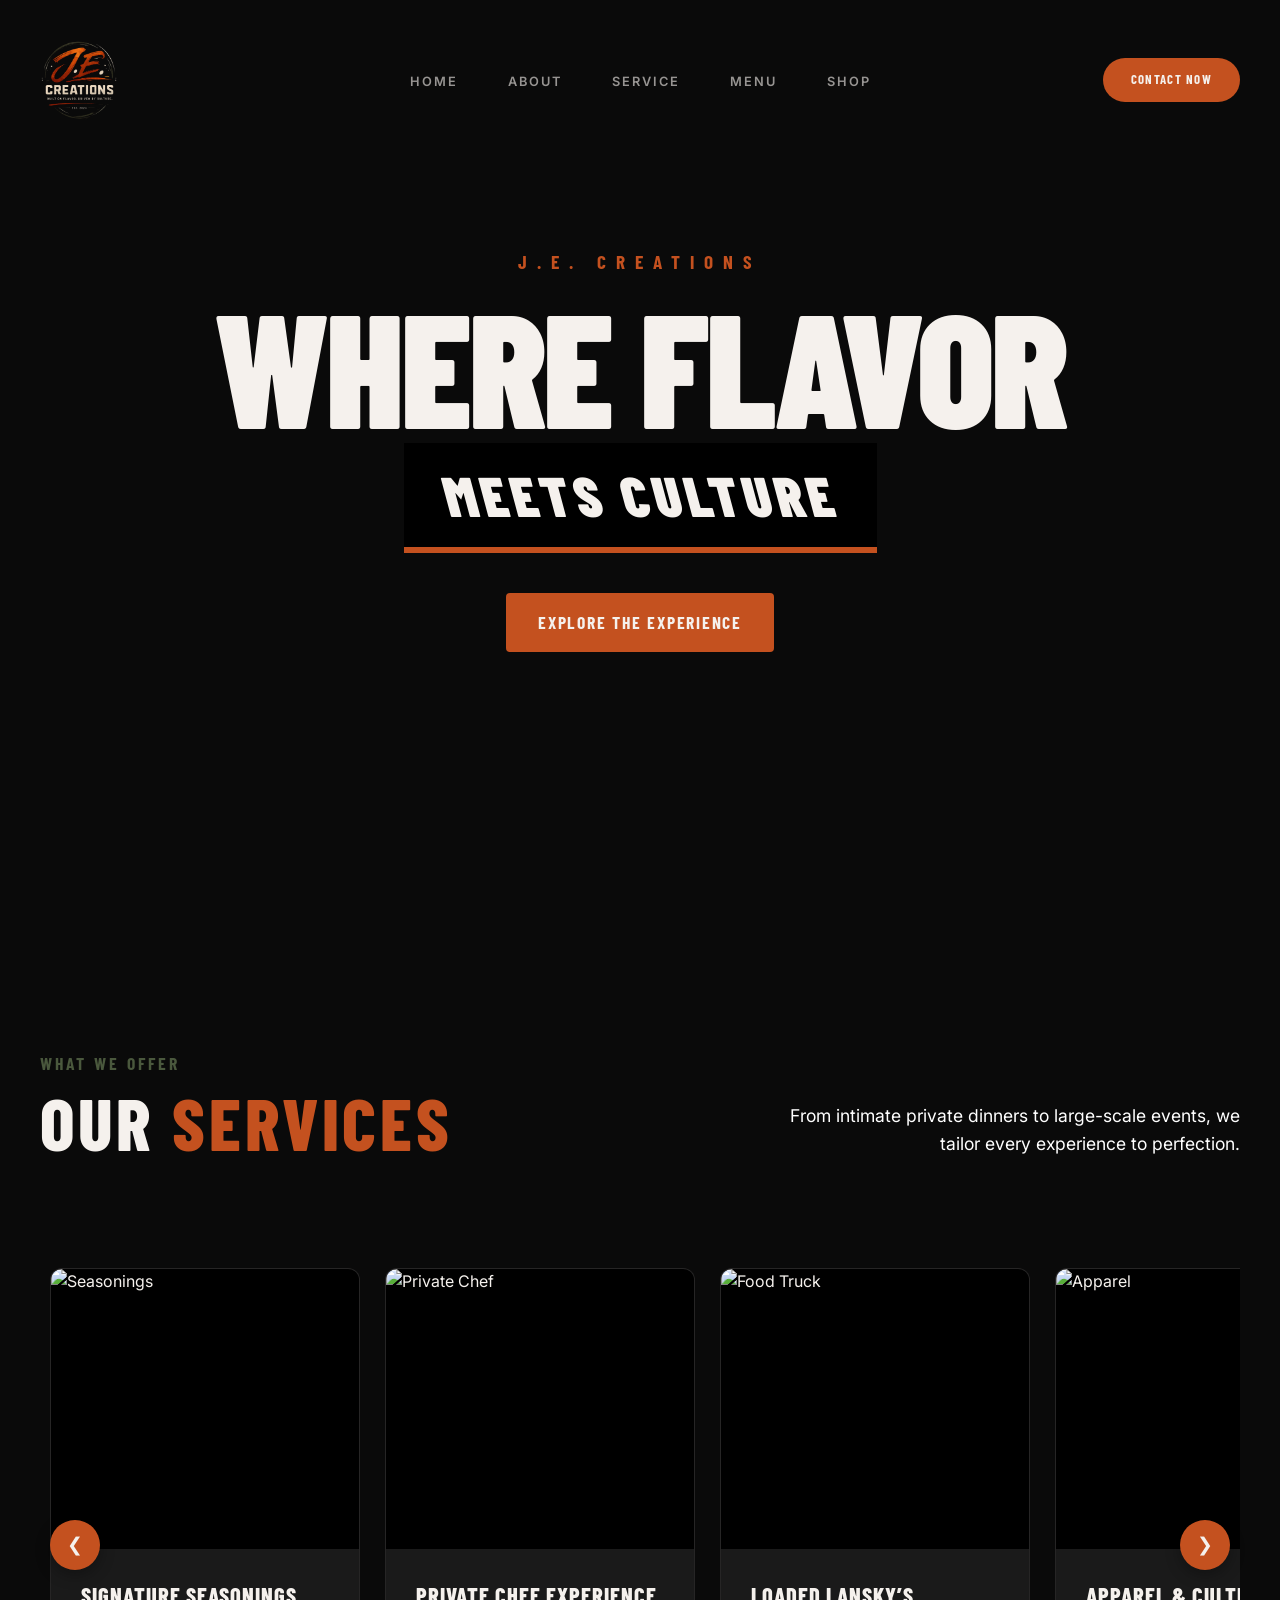
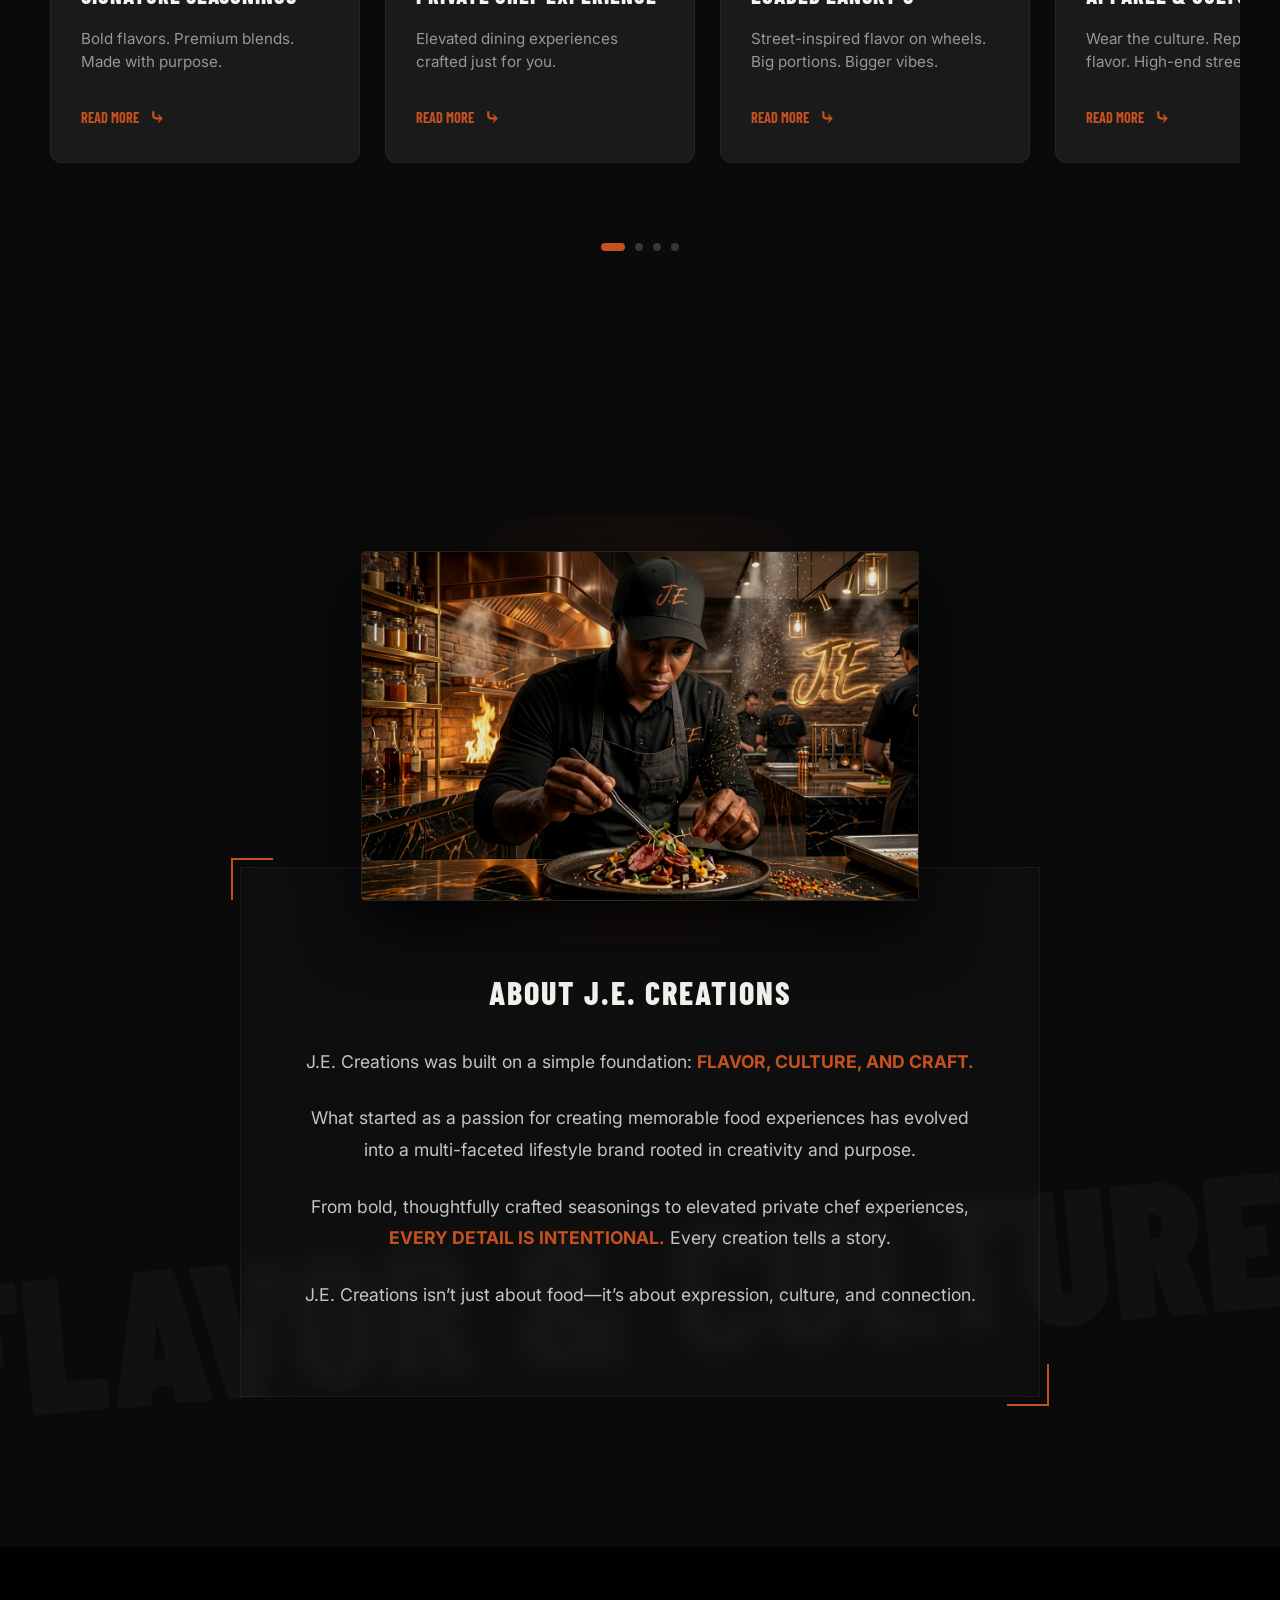
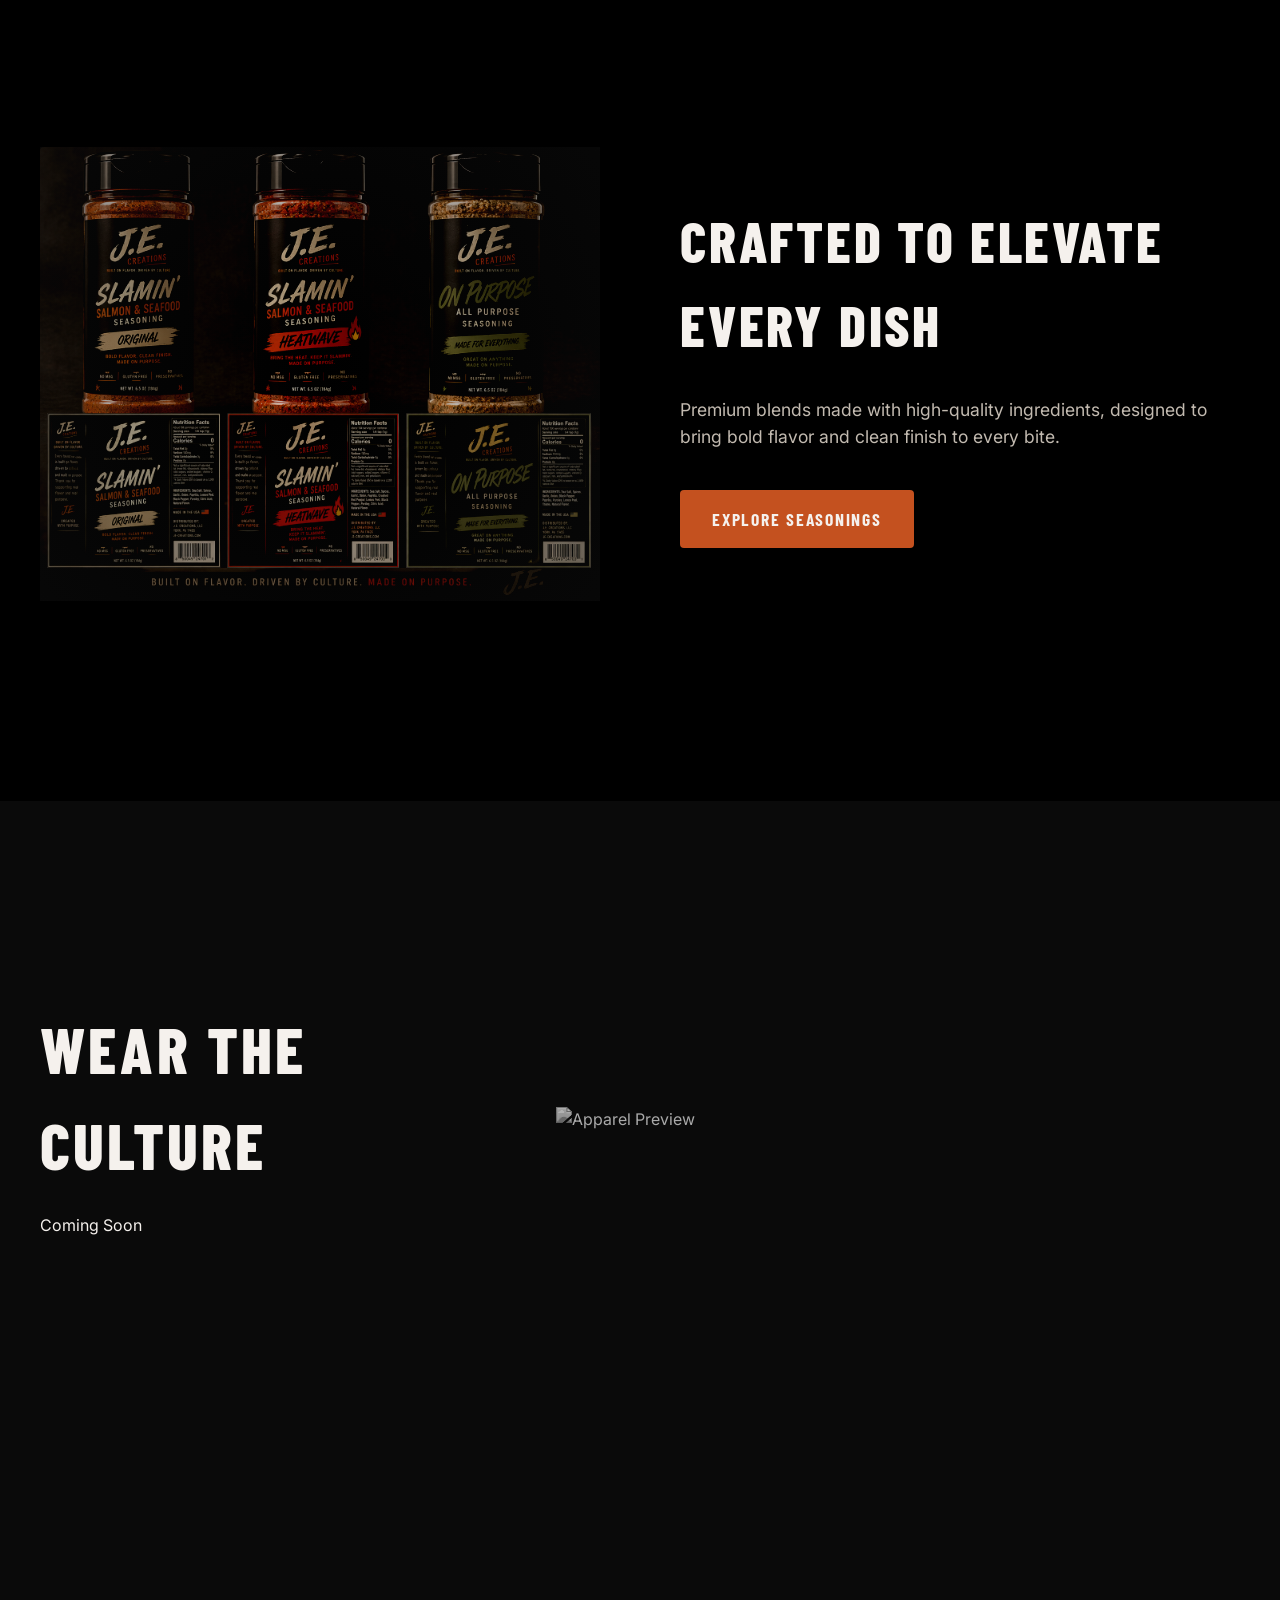
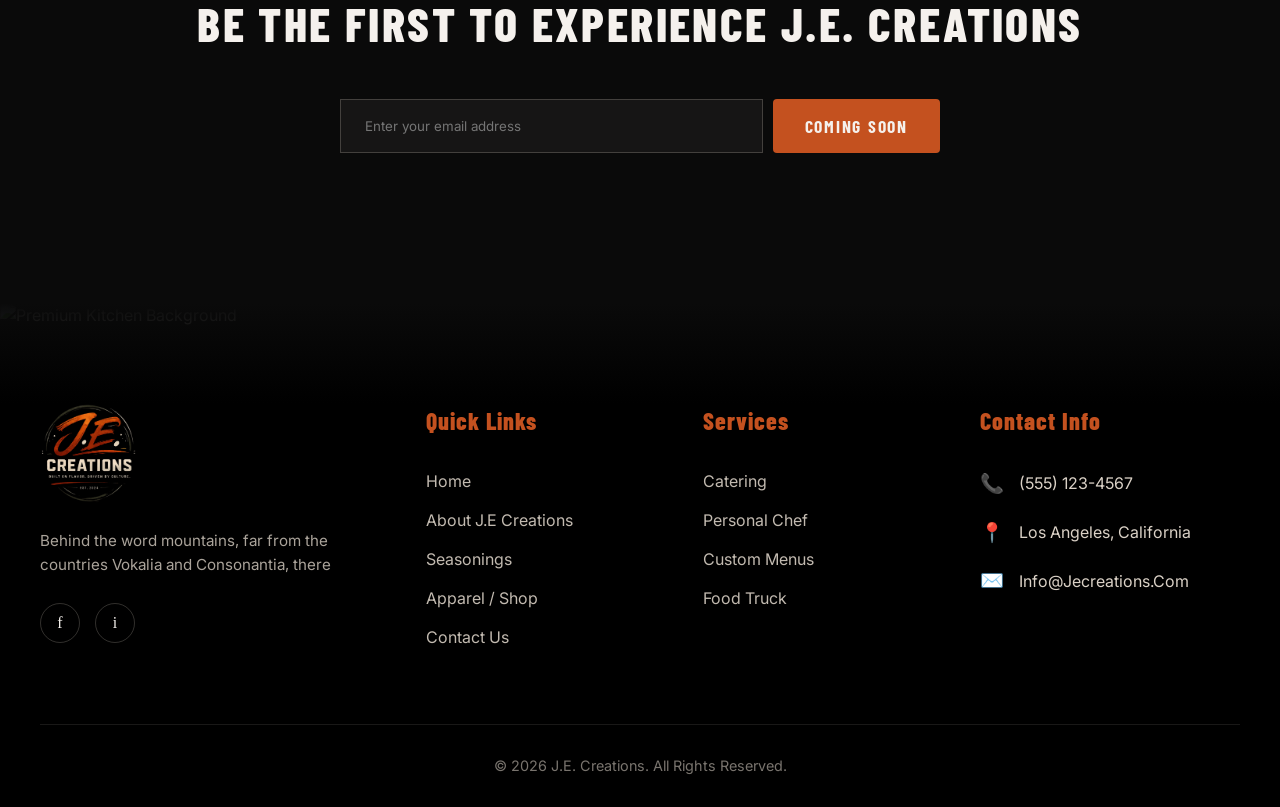
==== index.html @ 0ecbeffc "Add files via upload" ====
<!DOCTYPE html>
<html lang="en">
<head>
    <meta charset="UTF-8">
    <meta name="viewport" content="width=device-width, initial-scale=1.0">
    <title>J.E. Creations | Built on Flavor. Driven by Culture.</title>
    <meta name="description" content="J.E. Creations — Seasonings, Private Chef Experiences, and Culture-Driven Creations. Built on Flavor. Driven by Culture.">
    
    <!-- Typography -->
    <link rel="preconnect" href="https://fonts.googleapis.com">
    <link rel="preconnect" href="https://fonts.gstatic.com" crossorigin>
    <link href="https://fonts.googleapis.com/css2?family=Barlow+Condensed:wght@800&family=Inter:wght@300;400;600&display=swap" rel="stylesheet">
    
    <link rel="stylesheet" href="style.css">
</head>
<body>

    <!-- Navigation -->
    <nav class="nav">
        <div class="container nav-inner">
            <a href="#" class="logo">
                <img src="assets/logo__2_-removebg-preview (1).png" alt="J.E. Creations Logo" style="height: 80px;">
            </a>
            
            <div class="nav-toggle" id="mobile-menu-btn">
                <span></span>
                <span></span>
            </div>

            <ul class="nav-links" id="nav-menu">
                <li><a href="#">Home</a></li>
                <li><a href="#about">About</a></li>
                <li><a href="#offerings">Service</a></li>
                <li><a href="#seasonings">Menu</a></li>
                <li><a href="#">Shop</a></li>
            </ul>
            <a href="#cta" class="btn nav-btn">Contact Now</a>
        </div>
    </nav>

    <!-- Hero Section -->
    <section class="hero">
        <div class="hero-video-bg">
            <video autoplay muted loop playsinline>
                <source src="assets/WhatsApp Video 2026-04-21 at 4.12.52 PM.mp4" type="video/mp4">
            </video>
        </div>
        <div class="hero-overlay"></div>
        <div class="container hero-content text-center reveal">
            <span class="hero-brand-label">J.E. CREATIONS</span>
            <h1 class="hero-heading">WHERE FLAVOR</h1>
            <div class="hero-accent-box">
                <span class="hero-accent-text">MEETS CULTURE</span>
            </div>
            <a href="#offerings" class="btn">Explore the Experience</a>
        </div>
    </section>

    <!-- What We Offer Slider -->
    <section id="offerings" class="offerings-slider">
        <div class="container">
            <div class="slider-header-split reveal">
                <div class="slider-header-left">
                    <p class="slider-eyebrow">WHAT WE OFFER</p>
                    <h2 class="slider-title">OUR <span>SERVICES</span></h2>
                </div>
                <div class="slider-header-right">
                    <p class="slider-sub-white">From intimate private dinners to large-scale events, we tailor every experience to perfection.</p>
                </div>
            </div>
            
            <div class="slider-container-outer">
                <button class="slider-arrow prev-arrow" id="prev-btn" aria-label="Previous">❮</button>
                <button class="slider-arrow next-arrow" id="next-btn" aria-label="Next">❯</button>
                <div class="slider-track" id="slider-track">
                    <!-- Item 1: Seasonings -->
                    <div class="service-card">
                        <div class="service-card-img">
                            <img src="https://images.unsplash.com/photo-1532336414038-cf19250c5757?auto=format&fit=crop&q=80&w=1000" alt="Seasonings">
                        </div>
                        <div class="service-card-body">
                            <h3>SIGNATURE SEASONINGS</h3>
                            <p>Bold flavors. Premium blends. Made with purpose.</p>
                            <a href="#seasonings" class="read-more">Read More <span>⤷</span></a>
                        </div>
                    </div>

                    <!-- Item 2: Private Chef -->
                    <div class="service-card">
                        <div class="service-card-img">
                            <img src="https://images.unsplash.com/photo-1559339352-11d035aa65de?auto=format&fit=crop&q=80&w=1000" alt="Private Chef">
                        </div>
                        <div class="service-card-body">
                            <h3>PRIVATE CHEF EXPERIENCE</h3>
                            <p>Elevated dining experiences crafted just for you.</p>
                            <a href="#cta" class="read-more">Read More <span>⤷</span></a>
                        </div>
                    </div>

                    <!-- Item 3: Loaded Lansky's -->
                    <div class="service-card">
                        <div class="service-card-img">
                            <img src="https://images.unsplash.com/photo-1565123409695-7b5ef63a2efb?auto=format&fit=crop&q=80&w=1000" alt="Food Truck">
                        </div>
                        <div class="service-card-body">
                            <h3>LOADED LANSKY’S</h3>
                            <p>Street-inspired flavor on wheels. Big portions. Bigger vibes.</p>
                            <a href="#cta" class="read-more">Read More <span>⤷</span></a>
                        </div>
                    </div>

                    <!-- Item 4: Apparel -->
                    <div class="service-card">
                        <div class="service-card-img">
                            <img src="https://images.unsplash.com/photo-1534215754734-18e55d13e346?auto=format&fit=crop&q=80&w=1000" alt="Apparel">
                        </div>
                        <div class="service-card-body">
                            <div class="coming-soon-badge">Coming Soon</div>
                            <h3>APPAREL & CULTURE</h3>
                            <p>Wear the culture. Represent the flavor. High-end streetwear.</p>
                            <a href="#" class="read-more">Read More <span>⤷</span></a>
                        </div>
                    </div>
                </div>
                
                <!-- Navigation Dots -->
                <div class="slider-dots">
                    <span class="dot active"></span>
                    <span class="dot"></span>
                    <span class="dot"></span>
                    <span class="dot"></span>
                </div>
            </div>
        </div>
    </section>

    <!-- About Section -->
    <section id="about" class="about-street reveal">
        <div class="container about-street-inner">
            <div class="about-image-wrap">
                <img src="assets/Je creation.png" alt="J.E. Creations Brand" class="about-brand-img">
            </div>
            <div class="about-street-content">
                <h2 class="about-title">About J.E. Creations</h2>
                <div class="about-text">
                    <p>J.E. Creations was built on a simple foundation: <span>flavor, culture, and craft.</span></p>
                    <p>What started as a passion for creating memorable food experiences has evolved into a multi-faceted lifestyle brand rooted in creativity and purpose.</p>
                    <p>From bold, thoughtfully crafted seasonings to elevated private chef experiences, <span>every detail is intentional.</span> Every creation tells a story.</p>
                    <p>J.E. Creations isn’t just about food—it’s about expression, culture, and connection.</p>
                </div>
            </div>
        </div>
        <!-- Decorative street element -->
        <div class="street-watermark">FLAVOR & CULTURE</div>
    </section>

    <!-- Seasonings Section -->
    <section id="seasonings" class="seasonings">
        <div class="container seasonings-flex">
            <div class="seasonings-image reveal">
                <!-- Using existing asset for seasoning -->
                <img src="assets/download (5).png" alt="Premium Seasoning Bottles">
            </div>
            <div class="seasonings-content reveal">
                <h2>Crafted to Elevate Every Dish</h2>
                <p>Premium blends made with high-quality ingredients, designed to bring bold flavor and clean finish to every bite.</p>
                <a href="#cta" class="btn">Explore Seasonings</a>
            </div>
        </div>
    </section>

    <!-- Apparel Section -->
    <section class="apparel">
        <div class="container apparel-grid">
            <div class="apparel-content reveal">
                <h2>Wear the<br>Culture</h2>
                <p>Coming Soon</p>
            </div>
            <div class="apparel-image reveal">
                <!-- Premium streetwear placeholder -->
                <img src="https://images.unsplash.com/photo-1534215754734-18e55d13e346?auto=format&fit=crop&q=80&w=1000" alt="Apparel Preview">
            </div>
        </div>
    </section>

    <!-- Final CTA Section -->
    <section id="cta" class="cta reveal">
        <div class="container">
            <h2 class="cta-title">Be the First to Experience J.E. Creations</h2>
            <div class="email-capture">
                <input type="email" placeholder="Enter your email address" aria-label="Email address">
                <button class="btn">Coming Soon</button>
            </div>
        </div>
    </section>

    <!-- Footer -->
    <footer class="site-footer">
        <div class="footer-bg-wrap">
            <img src="https://images.unsplash.com/photo-1556910103-1c02745aae4d?auto=format&fit=crop&q=80&w=2000" alt="Premium Kitchen Background" class="footer-bg-img">
            <div class="footer-overlay"></div>
        </div>
        
        <div class="container footer-content">
            <div class="footer-grid">
                <!-- Branding Column -->
                <div class="footer-col footer-branding">
                    <img src="assets/logo__2_-removebg-preview (1).png" alt="J.E. Creations Logo" class="footer-logo">
                    <p class="footer-desc">Behind the word mountains, far from the countries Vokalia and Consonantia, there</p>
                    <div class="footer-socials">
                        <a href="#" aria-label="Facebook" class="social-icon">f</a>
                        <a href="#" aria-label="Instagram" class="social-icon">i</a>
                    </div>
                </div>

                <!-- Quick Links -->
                <div class="footer-col">
                    <h3 class="footer-title">Quick Links</h3>
                    <ul class="footer-links">
                        <li><a href="#">Home</a></li>
                        <li><a href="#about">About J.E Creations</a></li>
                        <li><a href="#seasonings">Seasonings</a></li>
                        <li><a href="#offerings">Apparel / Shop</a></li>
                        <li><a href="#cta">Contact Us</a></li>
                    </ul>
                </div>

                <!-- Services -->
                <div class="footer-col">
                    <h3 class="footer-title">Services</h3>
                    <ul class="footer-links">
                        <li><a href="#">Catering</a></li>
                        <li><a href="#">Personal Chef</a></li>
                        <li><a href="#">Custom Menus</a></li>
                        <li><a href="#">Food Truck</a></li>
                    </ul>
                </div>

                <!-- Contact Info -->
                <div class="footer-col">
                    <h3 class="footer-title">Contact Info</h3>
                    <ul class="footer-contact">
                        <li><span class="icon">📞</span> (555) 123-4567</li>
                        <li><span class="icon">📍</span> Los Angeles, California</li>
                        <li><span class="icon">✉️</span> Info@Jecreations.Com</li>
                    </ul>
                </div>
            </div>
            
            <div class="footer-bottom">
                <p>&copy; 2026 J.E. Creations. All Rights Reserved.</p>
            </div>
        </div>
    </footer>

    <script src="main.js"></script>
</body>
</html>
---- style.css ----
:root {
  /* Brand Colors - High Contrast Lifestyle Palette */
  --charcoal-black: #0A0A0A; /* Even deeper black */
  --burnt-orange: #C4511F;
  --warm-cream: #F5F1ED; /* Slightly brighter cream */
  --muted-olive: #4A583D;

  /* Typography - Apple Precision + Street Confidence */
  --font-heading: 'Barlow Condensed', sans-serif;
  --font-body: 'Inter', sans-serif;
  
  /* Layout */
  --section-padding: 200px 0; /* Massive breathing room like Apple */
  --container-width: 1300px;
  --transition-smooth: 1.2s cubic-bezier(0.165, 0.84, 0.44, 1);
}

* {
  margin: 0;
  padding: 0;
  box-sizing: border-box;
}

body {
  background-color: var(--charcoal-black);
  color: var(--warm-cream);
  font-family: var(--font-body);
  line-height: 1.5;
  overflow-x: hidden;
  -webkit-font-smoothing: antialiased;
}

/* Street Culture Grain Texture - Applied to whole body */
body::before {
  content: "";
  position: fixed;
  top: 0;
  left: 0;
  width: 100%;
  height: 100%;
  background-image: url('https://www.transparenttextures.com/patterns/stardust.png'); 
  opacity: 0.15;
  pointer-events: none;
  z-index: 9999;
}

h1, h2, h3 {
  font-family: var(--font-heading);
  text-transform: uppercase;
  font-weight: 800;
  letter-spacing: 0.05em;
}

a {
  text-decoration: none;
  color: inherit;
  transition: 0.3s ease;
}

ul {
  list-style: none;
}

.container {
  max-width: var(--container-width);
  margin: 0 auto;
  padding: 0 40px;
}

.btn {
  display: inline-block;
  padding: 16px 32px;
  background-color: var(--burnt-orange);
  color: var(--warm-cream);
  font-family: var(--font-heading);
  font-size: 1.1rem;
  font-weight: 700;
  border: none;
  border-radius: 4px;
  cursor: pointer;
  transition: all 0.4s cubic-bezier(0.165, 0.84, 0.44, 1);
  text-transform: uppercase;
  letter-spacing: 0.1em;
}

.nav-btn {
  padding: 10px 25px;
  font-size: 0.9rem;
  border-radius: 8px;
}

.btn:hover {
  transform: translateY(-5px);
  filter: brightness(1.2);
  box-shadow: 0 10px 20px rgba(0, 0, 0, 0.3);
}

/* --- Navigation --- */
.nav {
  position: fixed;
  top: 0;
  left: 0;
  width: 100%;
  z-index: 1000;
  padding: 40px 0;
  transition: var(--transition-smooth);
}

.nav.scrolled {
  background: rgba(10, 10, 10, 0.8);
  padding: 20px 0;
  backdrop-filter: blur(20px);
  border-bottom: 1px solid rgba(245, 241, 237, 0.05);
}

.nav-inner {
  display: flex;
  justify-content: space-between;
  align-items: center;
}

.logo img {
  display: block;
  transition: var(--transition-smooth);
}

.nav-links {
  display: flex;
  gap: 50px;
  position: absolute;
  left: 50%;
  transform: translateX(-50%);
}

.nav-links a {
  font-size: 0.8rem;
  font-weight: 600;
  text-transform: uppercase;
  letter-spacing: 2px;
  opacity: 0.6;
  transition: 0.3s ease;
}

.nav-links a:hover {
  opacity: 1;
  color: var(--burnt-orange);
}

.nav-btn {
  padding: 12px 28px;
  font-size: 0.8rem;
  border-radius: 100px; /* Apple pill style */
  font-weight: 700;
}

/* --- Hero Section --- */
.hero {
  height: 100vh;
  display: flex;
  align-items: center;
  position: relative;
  overflow: hidden;
  background-color: var(--charcoal-black);
}

.hero-video-bg {
  position: absolute;
  top: 0;
  left: 0;
  width: 100%;
  height: 100%;
  z-index: 1;
}

.hero-video-bg video {
  width: 100%;
  height: 100%;
  object-fit: cover;
  filter: brightness(0.4);
}

.hero-overlay {
  position: absolute;
  top: 0;
  left: 0;
  width: 100%;
  height: 100%;
  background: linear-gradient(to bottom, transparent, var(--charcoal-black));
  z-index: 2;
}

.hero-content {
  position: relative;
  z-index: 3;
  width: 100%;
}

.hero-content.text-center {
  position: relative;
  z-index: 3;
  display: flex;
  flex-direction: column;
  align-items: center;
}

.hero-brand-label {
  font-family: var(--font-heading);
  font-size: 1.2rem;
  letter-spacing: 10px; /* High-end tracking */
  margin-bottom: 20px;
  color: var(--burnt-orange);
  font-weight: 700;
  text-transform: uppercase;
}

.hero-heading {
  font-size: 10rem; /* Oversized Street Vibe */
  line-height: 0.85;
  margin-bottom: 10px;
  font-weight: 900;
  letter-spacing: -0.02em;
  opacity: 0;
  transform: translateY(30px);
  animation: fadeInUp 1s forwards 0.5s;
}

.hero-accent-box {
  background-color: #000;
  padding: 10px 40px;
  transform: skew(-15deg);
  border-bottom: 6px solid var(--burnt-orange);
  margin-bottom: 40px;
  display: inline-block;
  opacity: 0;
  animation: fadeInUp 1s forwards 0.7s;
}

.hero-accent-text {
  display: block;
  font-family: var(--font-heading);
  font-size: 3.5rem;
  font-weight: 900;
  color: var(--warm-cream);
  transform: skew(15deg);
  letter-spacing: 5px;
}

.hero-subheading {
  font-size: 1.1rem;
  font-weight: 400;
  margin-bottom: 40px;
  color: var(--warm-cream);
  opacity: 0.9;
  max-width: 700px;
  opacity: 0;
  animation: fadeInUp 1s forwards 0.9s;
}

.btn-round {
  border-radius: 50px;
  padding: 16px 45px;
  display: flex;
  align-items: center;
  gap: 10px;
}

.btn-round .arrow {
  font-size: 1.5rem;
  line-height: 1;
}

.hero-cta {
  opacity: 0;
  transform: translateY(30px);
  animation: fadeInUp 1s forwards 1.1s;
}

/* --- Offerings Slider --- */
.offerings-slider {
  padding: 150px 0;
  background-color: var(--charcoal-black);
}

.slider-header-split {
  display: flex;
  justify-content: space-between;
  align-items: flex-end;
  margin-bottom: 80px;
  gap: 40px;
}

.slider-header-left {
  text-align: left;
}

.slider-header-right {
  text-align: right;
  max-width: 450px;
}

.slider-eyebrow {
  color: var(--muted-olive);
  font-family: var(--font-heading);
  font-size: 1.1rem;
  letter-spacing: 3px;
  font-weight: 700;
  margin-bottom: 10px;
}

.slider-title {
  font-size: 4.5rem;
  font-weight: 800;
  color: var(--warm-cream);
  line-height: 1;
}

.slider-title span {
  color: var(--burnt-orange);
}

.slider-sub-white {
  font-size: 1.1rem;
  color: #FFFFFF;
  line-height: 1.6;
}

@media (max-width: 768px) {
  .slider-header-split {
    flex-direction: column;
    align-items: flex-start;
    text-align: left;
  }
  .slider-header-right {
    text-align: left;
    max-width: 100%;
  }
}

.slider-container-outer {
  position: relative;
  width: 100%;
}

.slider-track {
  display: flex;
  gap: 25px;
  overflow-x: auto;
  scroll-behavior: smooth;
  padding: 30px 10px 50px; /* Added side padding */
  scrollbar-width: none;
}

.service-card {
  flex: 0 0 calc(25% - 19px);
  min-width: 310px;
  background-color: #1a1a1a;
  border-radius: 12px;
  overflow: hidden;
  border: 1px solid rgba(242, 232, 220, 0.05);
  transition: transform 0.4s ease, border-color 0.4s ease;
  display: flex;
  flex-direction: column;
}

.service-card-img {
  width: 100%;
  height: 280px; /* Slightly taller to avoid cropping subjects */
  overflow: hidden;
  background-color: #000;
}

.service-card-img img {
  width: 100%;
  height: 100%;
  object-fit: cover; /* Keeps aspect ratio while filling */
  object-position: center;
  transition: 0.6s ease;
}

.service-card:hover .service-card-img img {
  transform: scale(1.1);
}

.service-card-body {
  padding: 30px;
  position: relative;
}

.service-card-body h3 {
  font-size: 1.4rem;
  margin-bottom: 15px;
  color: var(--warm-cream);
  letter-spacing: 1px;
}

.service-card-body p {
  font-size: 0.95rem;
  color: rgba(242, 232, 220, 0.6);
  margin-bottom: 25px;
  min-height: 50px;
}

.read-more {
  display: inline-flex;
  align-items: center;
  gap: 10px;
  color: var(--burnt-orange);
  font-family: var(--font-heading);
  text-transform: uppercase;
  font-weight: 700;
  font-size: 0.9rem;
  transition: 0.3s ease;
}

.read-more span {
  font-size: 1.2rem;
}

.read-more:hover {
  letter-spacing: 1px;
}

.coming-soon-badge {
  position: absolute;
  top: -15px;
  right: 20px;
  background-color: var(--muted-olive);
  color: var(--warm-cream);
  padding: 4px 12px;
  font-size: 0.7rem;
  font-family: var(--font-heading);
  font-weight: 700;
  border-radius: 4px;
}

.slider-dots {
  display: flex;
  justify-content: center;
  gap: 10px;
  margin-top: 30px;
}

.dot {
  width: 8px;
  height: 8px;
  background-color: rgba(242, 232, 220, 0.2);
  border-radius: 50%;
  cursor: pointer;
  transition: 0.3s ease;
}

.dot.active {
  background-color: var(--burnt-orange);
  width: 24px;
  border-radius: 4px;
}

/* Slider Arrows */
.slider-arrow {
  position: absolute;
  top: 50%;
  transform: translateY(-50%);
  width: 50px;
  height: 50px;
  background-color: var(--burnt-orange);
  color: var(--warm-cream);
  border: none;
  border-radius: 50%;
  font-size: 1.2rem;
  cursor: pointer;
  z-index: 10;
  display: flex;
  align-items: center;
  justify-content: center;
  transition: 0.3s ease;
  box-shadow: 0 5px 15px rgba(0, 0, 0, 0.3);
}

.slider-arrow:hover {
  background-color: var(--warm-cream);
  color: var(--burnt-orange);
  transform: translateY(-50%) scale(1.1);
}

.prev-arrow {
  left: -25px;
}

.next-arrow {
  right: -25px;
}

@media (max-width: 1300px) {
  .prev-arrow { left: 10px; }
  .next-arrow { right: 10px; }
}

/* --- About Street Vibe --- */
.about-street {
  padding: 150px 0;
  background-color: var(--charcoal-black);
  position: relative;
  overflow: hidden;
}

.about-street-inner {
  display: flex;
  flex-direction: column;
  align-items: center;
  text-align: center;
  position: relative;
  z-index: 3;
}

.about-image-wrap {
  margin-bottom: -40px; /* Overlap with content box */
  position: relative;
  z-index: 4;
}

.about-brand-img {
  height: 350px;
  width: auto;
  border-radius: 4px;
  box-shadow: 0 30px 60px rgba(0, 0, 0, 0.8);
  border: 1px solid rgba(245, 241, 237, 0.1);
  filter: contrast(1.1) brightness(0.9);
  transition: 0.6s cubic-bezier(0.165, 0.84, 0.44, 1);
}

.about-brand-img:hover {
  transform: translateY(-10px) scale(1.02);
  filter: contrast(1.2) brightness(1.1);
  border-color: var(--burnt-orange);
}

/* Add a spotlight effect behind the image */
.about-image-wrap::before {
  content: "";
  position: absolute;
  top: 50%;
  left: 50%;
  width: 120%;
  height: 120%;
  background: radial-gradient(circle, rgba(196, 81, 31, 0.15) 0%, transparent 70%);
  transform: translate(-50%, -50%);
  z-index: -1;
  pointer-events: none;
}

.about-street-content {
  max-width: 800px;
  background: rgba(245, 241, 237, 0.02);
  padding: 100px 60px 60px; /* Increased top padding for overlap */
  border: 1px solid rgba(245, 241, 237, 0.05);
  position: relative;
  backdrop-filter: blur(10px);
}

.about-street-content::before {
  content: "";
  position: absolute;
  top: -10px;
  left: -10px;
  width: 40px;
  height: 40px;
  border-top: 2px solid var(--burnt-orange);
  border-left: 2px solid var(--burnt-orange);
}

.about-street-content::after {
  content: "";
  position: absolute;
  bottom: -10px;
  right: -10px;
  width: 40px;
  height: 40px;
  border-bottom: 2px solid var(--burnt-orange);
  border-right: 2px solid var(--burnt-orange);
}

.about-title {
  font-family: var(--font-heading);
  font-size: 2rem;
  margin-bottom: 30px;
  letter-spacing: 2px;
  color: var(--warm-cream);
  text-transform: uppercase;
}

.about-text p {
  font-size: 1.1rem;
  margin-bottom: 25px;
  line-height: 1.8;
  color: rgba(245, 241, 237, 0.8);
}

.about-text p span {
  color: var(--burnt-orange);
  font-weight: 700;
  text-transform: uppercase;
}

.street-watermark {
  position: absolute;
  bottom: 10%;
  left: -5%;
  font-family: var(--font-heading);
  font-size: 12rem;
  color: rgba(245, 241, 237, 0.03);
  font-weight: 900;
  white-space: nowrap;
  pointer-events: none;
  z-index: 1;
  transform: rotate(-5deg);
}

/* --- Seasonal Showcase (Apple Style) --- */
.seasonings {
  padding: var(--section-padding);
  background-color: #000;
}

.seasonings-grid {
  display: grid;
  grid-template-columns: repeat(3, 1fr);
  gap: 40px;
}

.seasoning-card {
  background: #0A0A0A;
  border-radius: 20px;
  padding: 60px 40px;
  text-align: center;
  transition: var(--transition-smooth);
  border: 1px solid rgba(245, 241, 237, 0.03);
}

.seasoning-card:hover {
  background: #111;
  transform: scale(1.02);
  border-color: var(--burnt-orange);
}

.seasoning-card h3 {
  font-size: 2.5rem;
  margin-bottom: 20px;
  letter-spacing: 2px;
}

.seasoning-card p {
  font-size: 1rem;
  opacity: 0.5;
  margin-bottom: 40px;
}

.seasoning-img {
  width: 100%;
  height: 300px;
  object-fit: contain; /* Apple product style */
  filter: drop-shadow(0 20px 40px rgba(0,0,0,0.5));
  margin-bottom: 40px;
}

.seasonings-flex {
  display: flex;
  align-items: center;
  gap: 80px;
}

.seasonings-image {
  flex: 1;
  position: relative;
}

.seasonings-image img {
  width: 100%;
  border-radius: 4px;
  filter: brightness(0.8) contrast(1.2);
}

.seasonings-image::after {
  content: "";
  position: absolute;
  top: 0;
  left: 0;
  width: 100%;
  height: 100%;
  background: radial-gradient(circle at center, transparent, rgba(18, 18, 18, 0.4));
}

.seasonings-content {
  flex: 1;
}

.seasonings-content h2 {
  font-size: 3.5rem;
  margin-bottom: 30px;
}

.seasonings-content p {
  font-size: 1.1rem;
  margin-bottom: 40px;
  color: rgba(242, 232, 220, 0.8);
}

/* --- Apparel Section --- */
.apparel {
  padding: var(--section-padding);
  background-color: var(--charcoal-black);
}

.apparel-grid {
  display: grid;
  grid-template-columns: 1fr 1.5fr;
  gap: 60px;
  align-items: center;
}

.apparel-image img {
  width: 100%;
  filter: grayscale(100%) brightness(0.7);
}

.apparel-content h2 {
  font-size: 4rem;
  margin-bottom: 20px;
}

/* --- CTA Section --- */
.cta {
  padding: 150px 0;
  background-color: var(--charcoal-black);
  text-align: center;
}

.cta-title {
  font-size: 3rem;
  margin-bottom: 40px;
}

.email-capture {
  display: flex;
  justify-content: center;
  gap: 10px;
  max-width: 600px;
  margin: 0 auto;
}

.email-capture input {
  padding: 16px 24px;
  background: rgba(242, 232, 220, 0.05);
  border: 1px solid rgba(242, 232, 220, 0.2);
  color: var(--warm-cream);
  font-family: var(--font-body);
  flex-grow: 1;
}

.email-capture input:focus {
  outline: none;
  border-color: var(--burnt-orange);
}

/* --- Site Footer --- */
.site-footer {
  position: relative;
  padding: 100px 0 30px;
  background-color: #000;
  overflow: hidden;
  color: var(--warm-cream);
}

.footer-bg-wrap {
  position: absolute;
  top: 0;
  left: 0;
  width: 100%;
  height: 100%;
  z-index: 1;
}

.footer-bg-img {
  width: 100%;
  height: 100%;
  object-fit: cover;
  filter: brightness(0.3);
}

.footer-overlay {
  position: absolute;
  top: 0;
  left: 0;
  width: 100%;
  height: 100%;
  background: linear-gradient(to bottom, var(--charcoal-black), transparent 20%, transparent 80%, #000);
  z-index: 2;
}

.footer-content {
  position: relative;
  z-index: 3;
}

.footer-grid {
  display: grid;
  grid-template-columns: 1.5fr 1fr 1fr 1.2fr;
  gap: 60px;
  margin-bottom: 60px;
}

.footer-logo {
  height: 100px;
  margin-bottom: 20px;
}

.footer-desc {
  font-size: 0.95rem;
  color: rgba(242, 232, 220, 0.7);
  line-height: 1.6;
  margin-bottom: 25px;
  max-width: 300px;
}

.footer-title {
  font-size: 1.5rem;
  color: var(--burnt-orange);
  margin-bottom: 30px;
  text-transform: capitalize;
  letter-spacing: 1px;
}

.footer-links li {
  margin-bottom: 15px;
}

.footer-links a {
  font-size: 1rem;
  color: rgba(242, 232, 220, 0.8);
  transition: color 0.3s ease;
}

.footer-links a:hover {
  color: var(--burnt-orange);
}

.footer-contact li {
  margin-bottom: 20px;
  display: flex;
  align-items: center;
  gap: 15px;
  color: rgba(242, 232, 220, 0.9);
}

.footer-contact .icon {
  color: var(--burnt-orange);
  font-size: 1.2rem;
}

.footer-socials {
  display: flex;
  gap: 15px;
}

.social-icon {
  width: 40px;
  height: 40px;
  border: 1px solid rgba(242, 232, 220, 0.2);
  border-radius: 50%;
  display: flex;
  align-items: center;
  justify-content: center;
  font-family: serif;
  transition: 0.3s ease;
}

.social-icon:hover {
  background: var(--burnt-orange);
  border-color: var(--burnt-orange);
}

.footer-bottom {
  padding-top: 30px;
  border-top: 1px solid rgba(242, 232, 220, 0.1);
  text-align: center;
  font-size: 0.9rem;
  color: rgba(242, 232, 220, 0.5);
}

@media (max-width: 992px) {
  .footer-grid {
    grid-template-columns: 1fr 1fr;
    gap: 40px;
  }
}

@media (max-width: 600px) {
  .footer-grid {
    grid-template-columns: 1fr;
  }
}

/* Animations */
@keyframes fadeInUp {
  from {
    opacity: 0;
    transform: translateY(30px);
  }
  to {
    opacity: 1;
    transform: translateY(0);
  }
}

.reveal {
  opacity: 0;
  transform: translateY(40px);
  transition: 1s cubic-bezier(0.165, 0.84, 0.44, 1);
}

.reveal.active {
  opacity: 1;
  transform: translateY(0);
}

/* --- Navigation Mobile --- */
.nav-toggle {
  display: none;
  cursor: pointer;
  flex-direction: column;
  gap: 6px;
  z-index: 1001;
}

.nav-toggle span {
  display: block;
  width: 30px;
  height: 2px;
  background-color: var(--warm-cream);
  transition: 0.3s ease;
}

/* --- Responsive Design System --- */

@media (max-width: 1200px) {
  .hero-heading { font-size: 8rem; }
  .slider-title { font-size: 3.5rem; }
}

@media (max-width: 992px) {
  :root {
    --section-padding: 120px 0;
  }

  .nav-toggle {
    display: flex;
  }

  .nav-links {
    position: fixed;
    top: 0;
    right: -100%;
    width: 100%;
    height: 100vh;
    background-color: #0A0A0A;
    flex-direction: column;
    align-items: center;
    justify-content: center;
    gap: 40px;
    transition: 0.5s cubic-bezier(0.77, 0, 0.175, 1);
    z-index: 1000;
    padding: 100px 0;
  }

  .nav-links.active {
    right: 0;
  }

  .nav-links a {
    font-size: 2rem;
    opacity: 1;
  }

  .nav-btn {
    display: none;
  }

  .hero-heading { font-size: 5rem; }
  .hero-accent-text { font-size: 2rem; }

  .slider-header-split {
    flex-direction: column;
    align-items: center;
    text-align: center;
  }

  .slider-header-right {
    text-align: center;
    max-width: 100%;
  }

  .service-card {
    min-width: 280px;
  }

  .seasonings-grid {
    grid-template-columns: repeat(2, 1fr);
  }
}

@media (max-width: 600px) {
  .hero-heading { font-size: 3.5rem; }
  .hero-accent-text { font-size: 1.5rem; }
  .hero-accent-box { padding: 10px 20px; }

  .about-brand-img { height: 250px; }
  .about-street-content { padding: 60px 30px 40px; }
  .about-text p { font-size: 1rem; }

  .slider-title { font-size: 2.5rem; }
  .slider-sub-white { font-size: 0.9rem; }

  .seasonings-grid { grid-template-columns: 1fr; }
  .email-capture { flex-direction: column; }
  
  .footer-grid {
    grid-template-columns: 1fr;
    text-align: center;
  }
  .footer-contact li { justify-content: center; }
  .footer-socials { justify-content: center; }
}
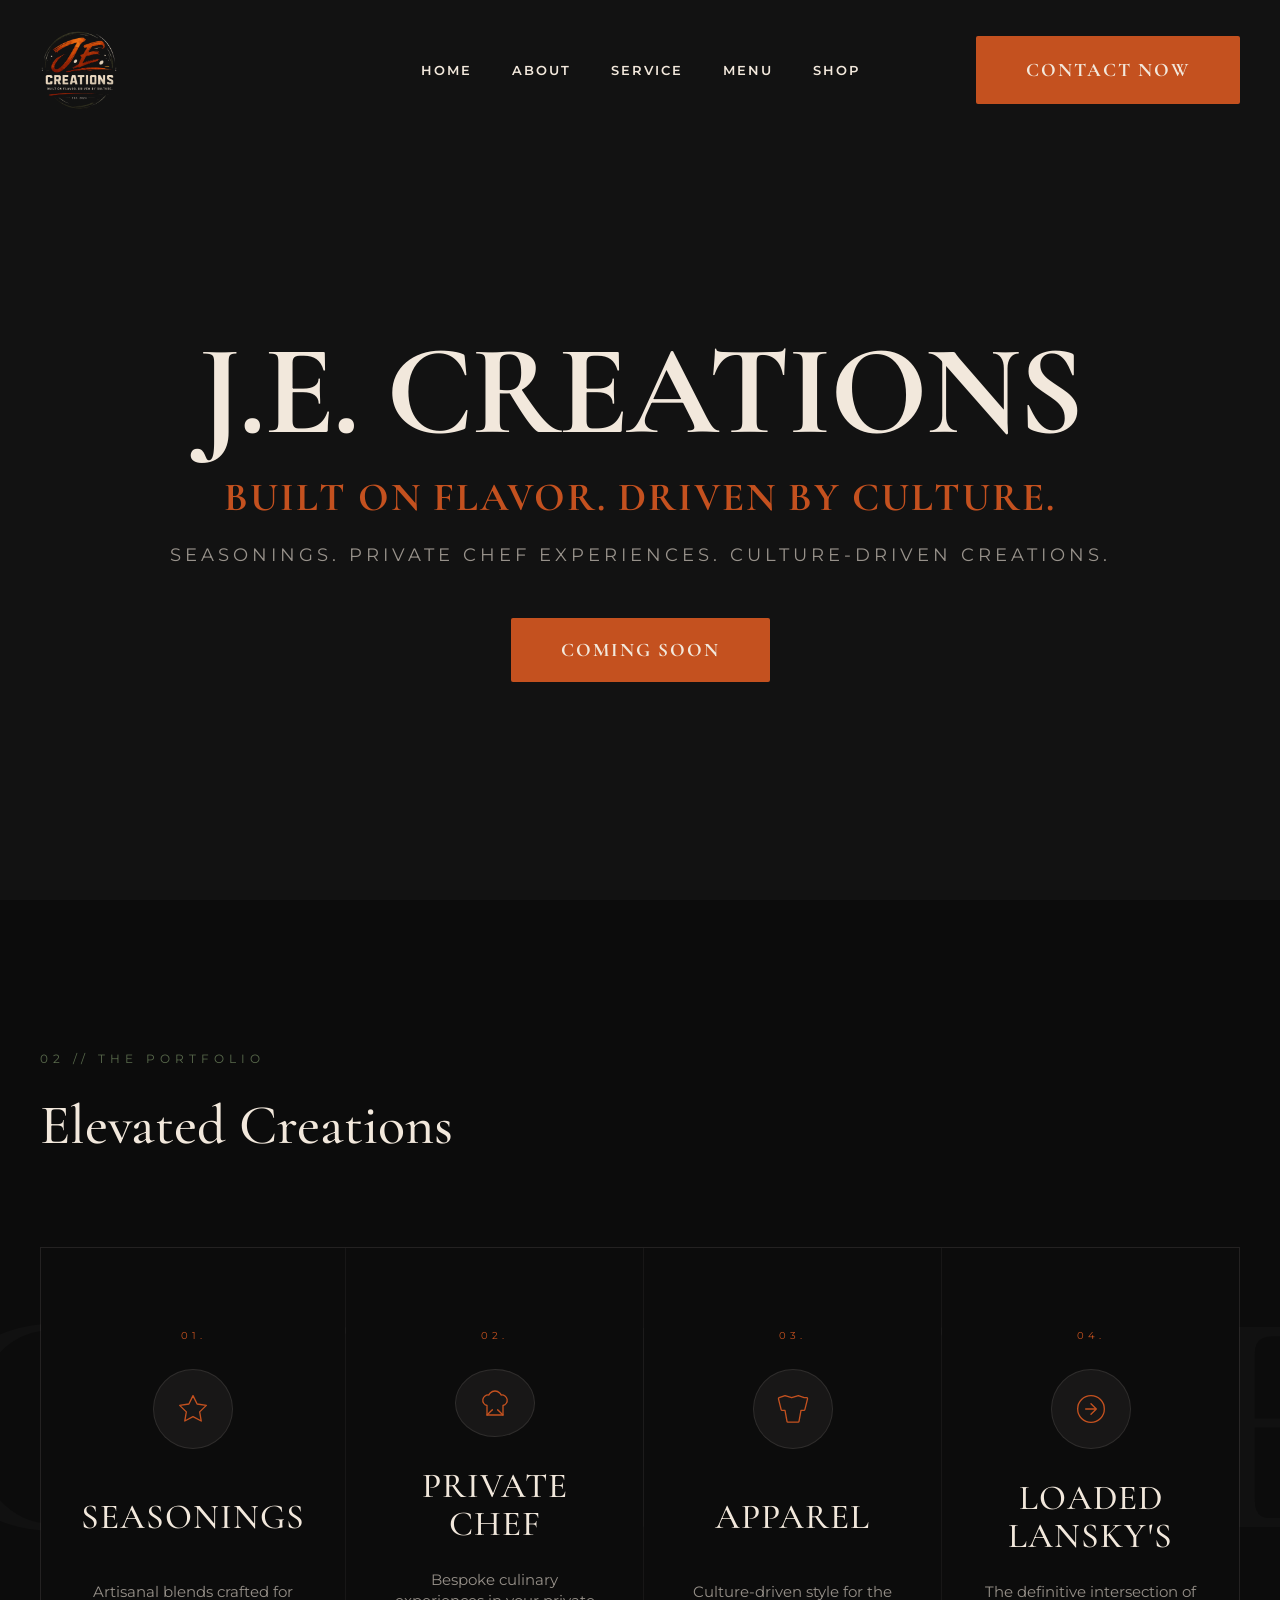
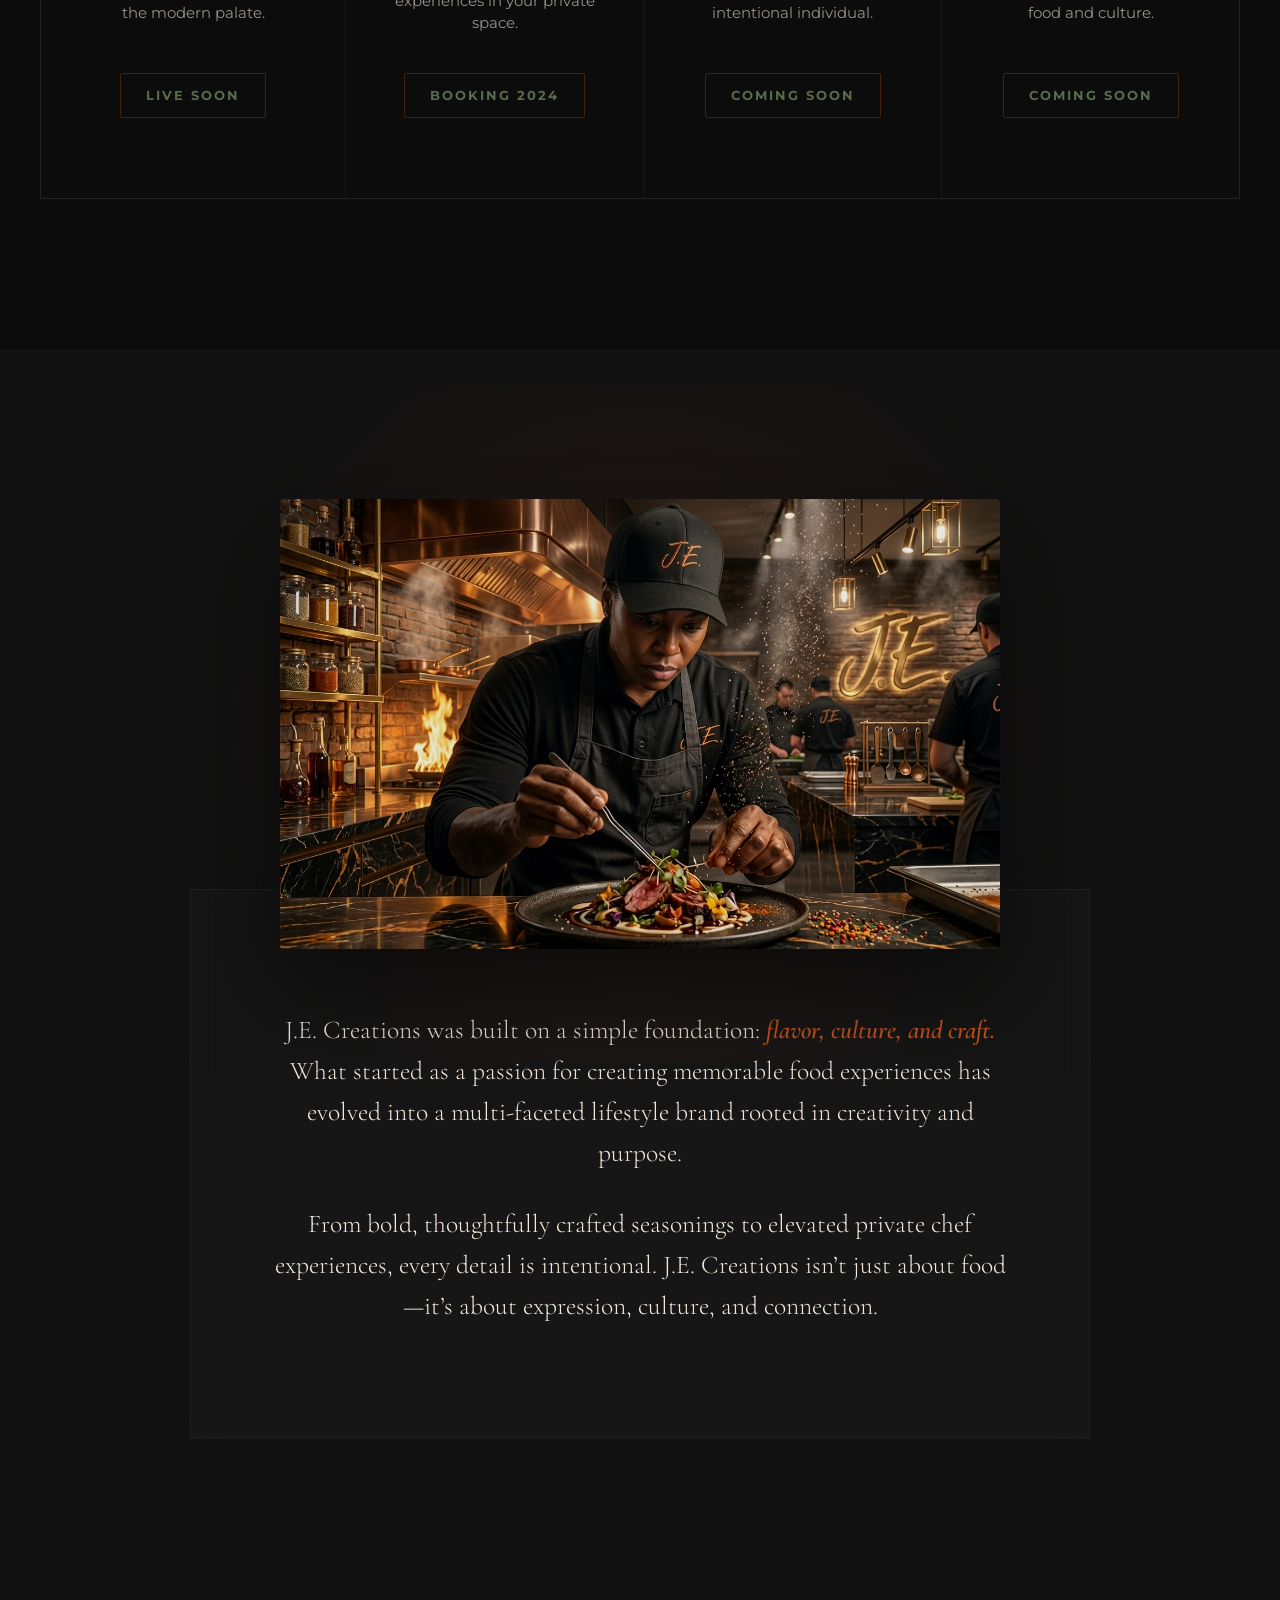
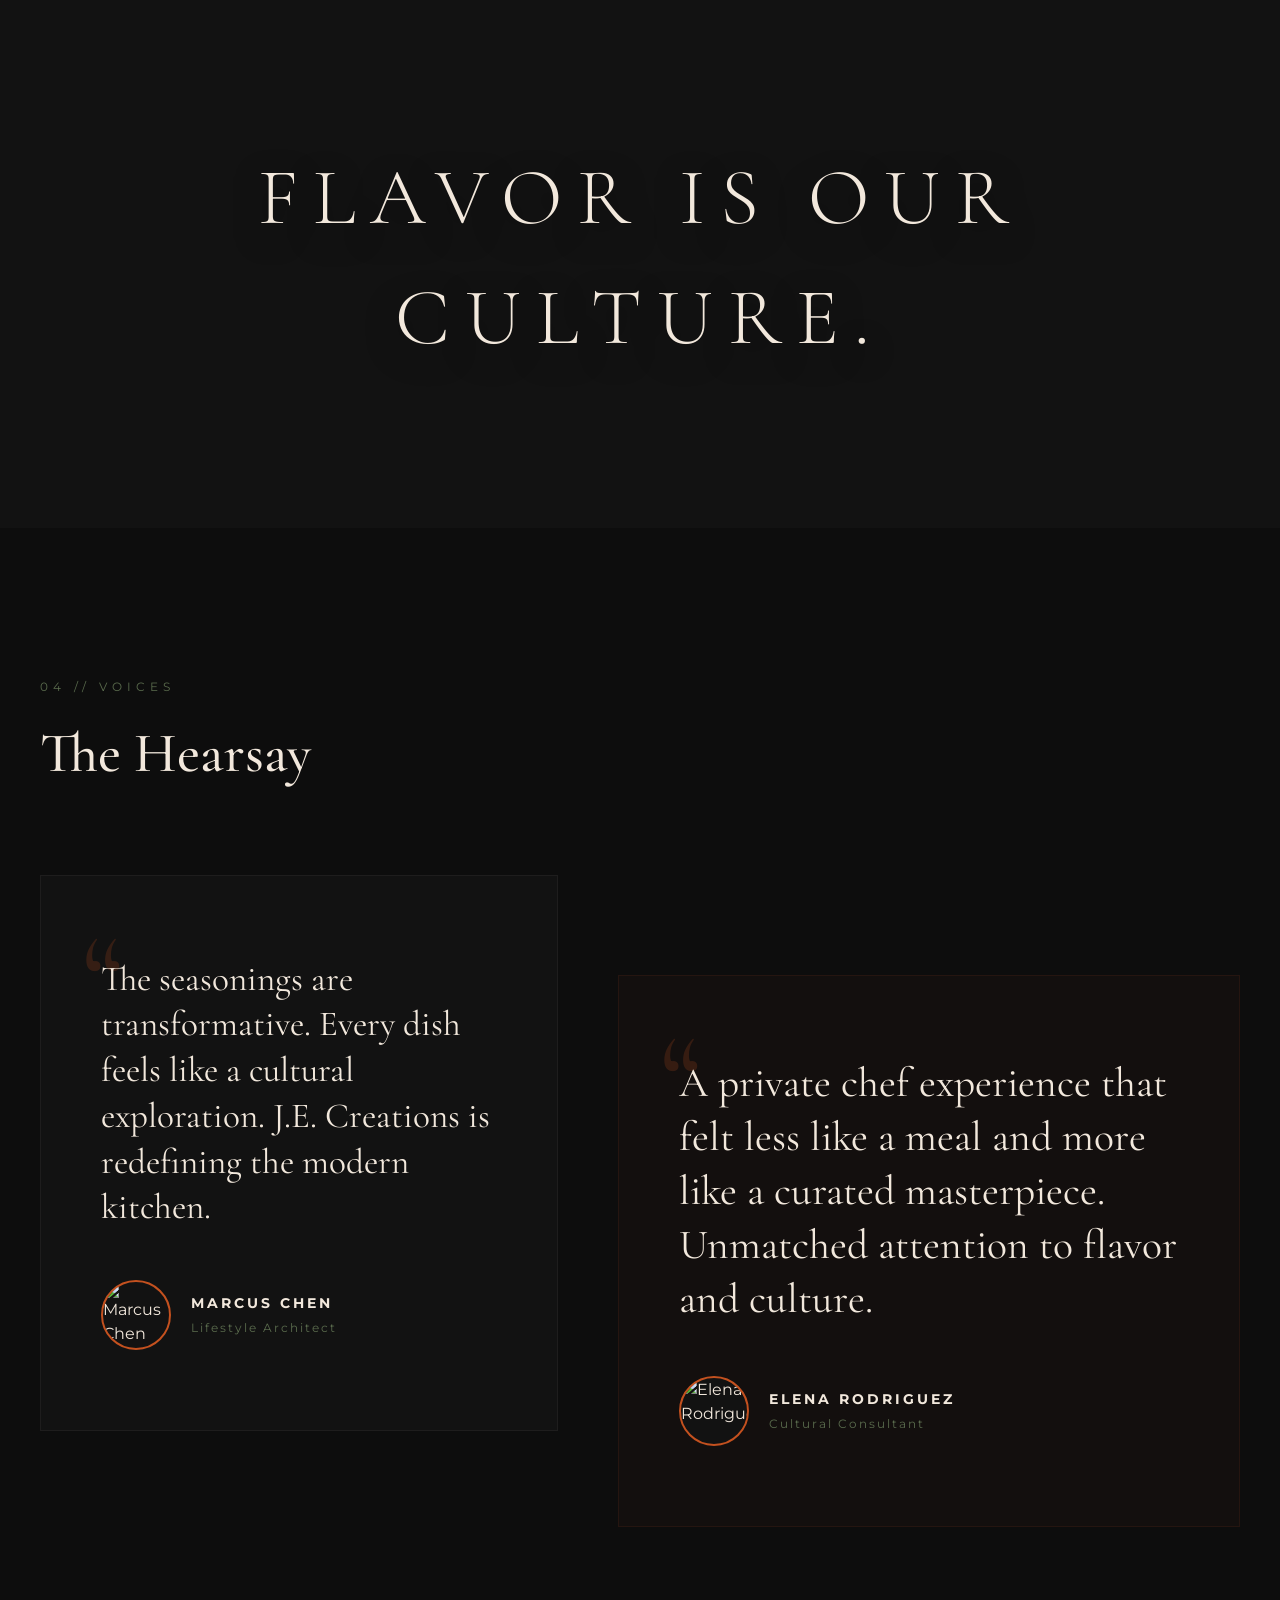
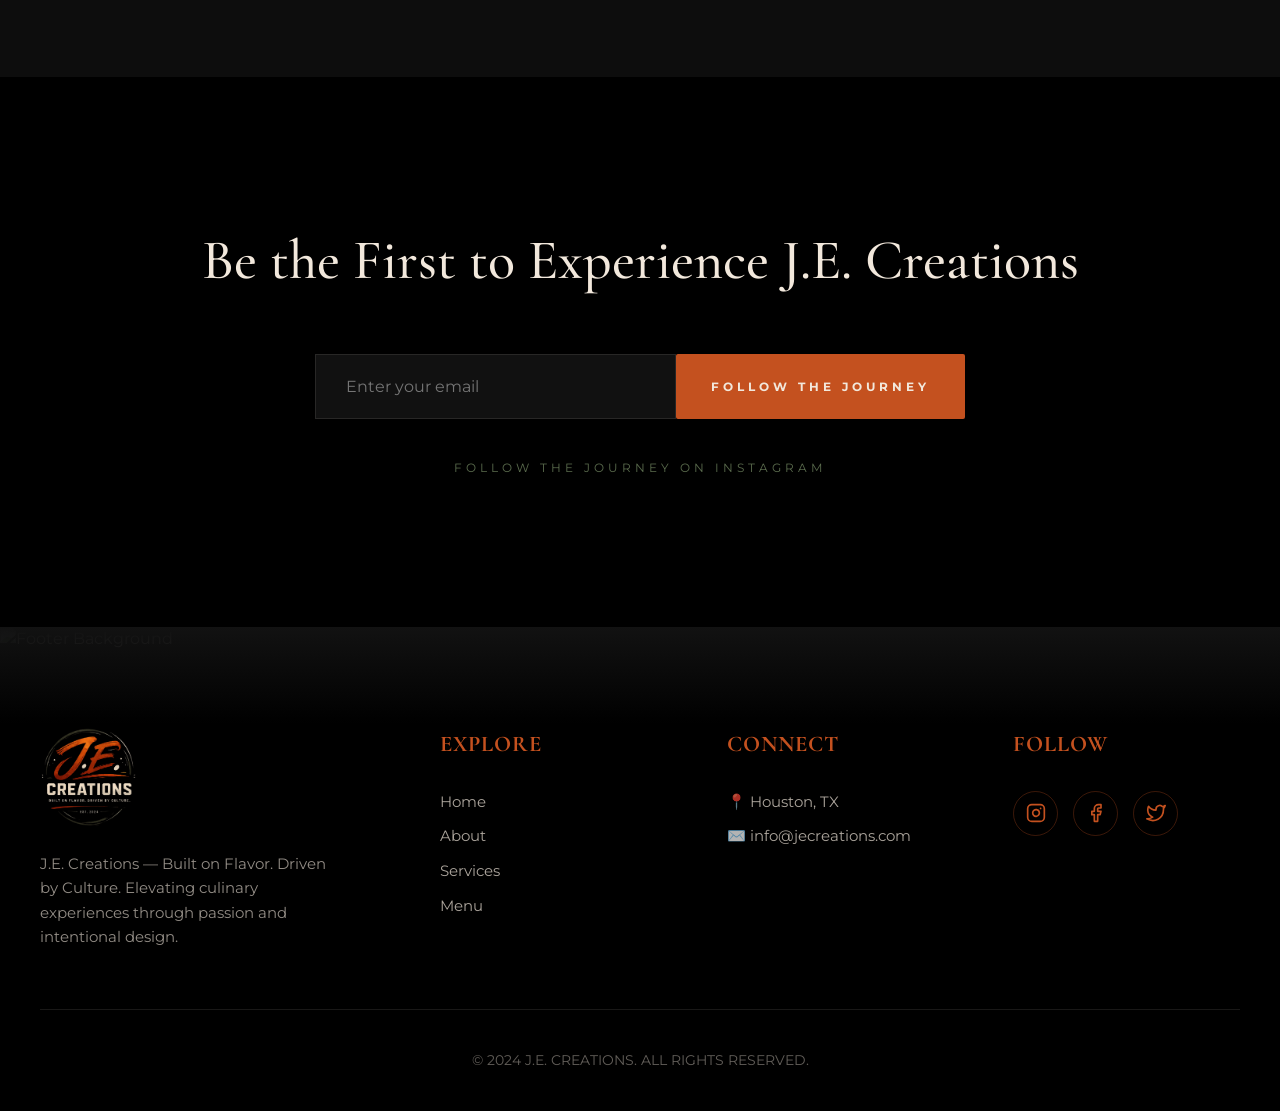
==== commit 98e24e8e: "Add files via upload" ====
--- a/index.html
+++ b/index.html
@@ -4,12 +4,12 @@
     <meta charset="UTF-8">
     <meta name="viewport" content="width=device-width, initial-scale=1.0">
     <title>J.E. Creations | Built on Flavor. Driven by Culture.</title>
-    <meta name="description" content="J.E. Creations — Seasonings, Private Chef Experiences, and Culture-Driven Creations. Built on Flavor. Driven by Culture.">
+    <meta name="description" content="J.E. Creations — Seasonings. Private Chef Experiences. Culture-Driven Creations.">
     
     <!-- Typography -->
     <link rel="preconnect" href="https://fonts.googleapis.com">
     <link rel="preconnect" href="https://fonts.gstatic.com" crossorigin>
-    <link href="https://fonts.googleapis.com/css2?family=Barlow+Condensed:wght@800&family=Inter:wght@300;400;600&display=swap" rel="stylesheet">
+    <link href="https://fonts.googleapis.com/css2?family=Cormorant+Garamond:ital,wght@0,300;0,400;0,500;0,600;0,700;1,400&family=Montserrat:wght@300;400;500;600;700&display=swap" rel="stylesheet">
     
     <link rel="stylesheet" href="style.css">
 </head>
@@ -38,217 +38,213 @@
         </div>
     </nav>
 
-    <!-- Hero Section -->
-    <section class="hero">
+    <!-- 1. Hero Section -->
+    <header class="hero">
         <div class="hero-video-bg">
             <video autoplay muted loop playsinline>
                 <source src="assets/WhatsApp Video 2026-04-21 at 4.12.52 PM.mp4" type="video/mp4">
             </video>
         </div>
         <div class="hero-overlay"></div>
-        <div class="container hero-content text-center reveal">
-            <span class="hero-brand-label">J.E. CREATIONS</span>
-            <h1 class="hero-heading">WHERE FLAVOR</h1>
-            <div class="hero-accent-box">
-                <span class="hero-accent-text">MEETS CULTURE</span>
-            </div>
-            <a href="#offerings" class="btn">Explore the Experience</a>
-        </div>
-    </section>
-
-    <!-- What We Offer Slider -->
-    <section id="offerings" class="offerings-slider">
+        <div class="container hero-content reveal">
+            <h1 class="hero-brand">J.E. CREATIONS</h1>
+            <p class="hero-tagline">Built on Flavor. Driven by Culture.</p>
+            <p class="hero-subline">Seasonings. Private Chef Experiences. Culture-Driven Creations.</p>
+            <div class="hero-actions">
+                <button class="btn btn-coming-soon">Coming Soon</button>
+            </div>
+        </div>
+    </header>
+
+    <!-- 2. What We Offer -->
+    <section id="offerings" class="offerings reveal">
+        <div class="offerings-watermark">CULTURE</div>
         <div class="container">
-            <div class="slider-header-split reveal">
-                <div class="slider-header-left">
-                    <p class="slider-eyebrow">WHAT WE OFFER</p>
-                    <h2 class="slider-title">OUR <span>SERVICES</span></h2>
-                </div>
-                <div class="slider-header-right">
-                    <p class="slider-sub-white">From intimate private dinners to large-scale events, we tailor every experience to perfection.</p>
-                </div>
-            </div>
-            
-            <div class="slider-container-outer">
-                <button class="slider-arrow prev-arrow" id="prev-btn" aria-label="Previous">❮</button>
-                <button class="slider-arrow next-arrow" id="next-btn" aria-label="Next">❯</button>
-                <div class="slider-track" id="slider-track">
-                    <!-- Item 1: Seasonings -->
-                    <div class="service-card">
-                        <div class="service-card-img">
-                            <img src="https://images.unsplash.com/photo-1532336414038-cf19250c5757?auto=format&fit=crop&q=80&w=1000" alt="Seasonings">
-                        </div>
-                        <div class="service-card-body">
-                            <h3>SIGNATURE SEASONINGS</h3>
-                            <p>Bold flavors. Premium blends. Made with purpose.</p>
-                            <a href="#seasonings" class="read-more">Read More <span>⤷</span></a>
-                        </div>
-                    </div>
-
-                    <!-- Item 2: Private Chef -->
-                    <div class="service-card">
-                        <div class="service-card-img">
-                            <img src="https://images.unsplash.com/photo-1559339352-11d035aa65de?auto=format&fit=crop&q=80&w=1000" alt="Private Chef">
-                        </div>
-                        <div class="service-card-body">
-                            <h3>PRIVATE CHEF EXPERIENCE</h3>
-                            <p>Elevated dining experiences crafted just for you.</p>
-                            <a href="#cta" class="read-more">Read More <span>⤷</span></a>
-                        </div>
-                    </div>
-
-                    <!-- Item 3: Loaded Lansky's -->
-                    <div class="service-card">
-                        <div class="service-card-img">
-                            <img src="https://images.unsplash.com/photo-1565123409695-7b5ef63a2efb?auto=format&fit=crop&q=80&w=1000" alt="Food Truck">
-                        </div>
-                        <div class="service-card-body">
-                            <h3>LOADED LANSKY’S</h3>
-                            <p>Street-inspired flavor on wheels. Big portions. Bigger vibes.</p>
-                            <a href="#cta" class="read-more">Read More <span>⤷</span></a>
-                        </div>
-                    </div>
-
-                    <!-- Item 4: Apparel -->
-                    <div class="service-card">
-                        <div class="service-card-img">
-                            <img src="https://images.unsplash.com/photo-1534215754734-18e55d13e346?auto=format&fit=crop&q=80&w=1000" alt="Apparel">
-                        </div>
-                        <div class="service-card-body">
-                            <div class="coming-soon-badge">Coming Soon</div>
-                            <h3>APPAREL & CULTURE</h3>
-                            <p>Wear the culture. Represent the flavor. High-end streetwear.</p>
-                            <a href="#" class="read-more">Read More <span>⤷</span></a>
-                        </div>
-                    </div>
-                </div>
-                
-                <!-- Navigation Dots -->
-                <div class="slider-dots">
-                    <span class="dot active"></span>
-                    <span class="dot"></span>
-                    <span class="dot"></span>
-                    <span class="dot"></span>
-                </div>
-            </div>
-        </div>
-    </section>
-
-    <!-- About Section -->
-    <section id="about" class="about-street reveal">
-        <div class="container about-street-inner">
+            <div class="section-header">
+                <span class="section-sub">02 // THE PORTFOLIO</span>
+                <h2 class="section-title">Elevated Creations</h2>
+            </div>
+            
+            <div class="offerings-grid">
+                <div class="offering-item">
+                    <span class="offering-num">01.</span>
+                    <div class="offering-icon">
+                        <svg width="32" height="32" viewBox="0 0 24 24" fill="none" stroke="currentColor" stroke-width="1" stroke-linecap="round" stroke-linejoin="round"><path d="M12 2l3.09 6.26L22 9.27l-5 4.87 1.18 6.88L12 17.77l-6.18 3.25L7 14.14 2 9.27l6.91-1.01L12 2z"/></svg>
+                    </div>
+                    <h3>Seasonings</h3>
+                    <p>Artisanal blends crafted for the modern palate.</p>
+                    <div class="status">Live Soon</div>
+                </div>
+                
+                <div class="offering-item">
+                    <span class="offering-num">02.</span>
+                    <div class="offering-icon">
+                        <svg width="32" height="32" viewBox="0 0 24 24" fill="none" stroke="currentColor" stroke-width="1" stroke-linecap="round" stroke-linejoin="round"><path d="M6 13.87A4 4 0 0 1 7.41 6a5.11 5.11 0 0 1 1.05-1.54 5 5 0 0 1 7.08 0A5.11 5.11 0 0 1 16.59 6 4 4 0 0 1 18 13.87V21H6v-7.13z"/><path d="M18 21l-4-4"/><path d="M6 21l4-4"/></svg>
+                    </div>
+                    <h3>Private Chef</h3>
+                    <p>Bespoke culinary experiences in your private space.</p>
+                    <div class="status">Booking 2024</div>
+                </div>
+                
+                <div class="offering-item">
+                    <span class="offering-num">03.</span>
+                    <div class="offering-icon">
+                        <svg width="32" height="32" viewBox="0 0 24 24" fill="none" stroke="currentColor" stroke-width="1" stroke-linecap="round" stroke-linejoin="round"><path d="M20.38 3.46L16 2L11 3.5L6 2L1.62 3.46c-.41.14-.62.58-.51.99l2 8c.08.32.37.55.7.55h2.19l1.5 8.25c.06.33.35.56.69.56h7.62c.34 0 .63-.23.69-.56L18 13h2.19c.33 0 .62-.23.7-.55l2-8c.11-.41-.1-.85-.51-.99z"/></svg>
+                    </div>
+                    <h3>Apparel</h3>
+                    <p>Culture-driven style for the intentional individual.</p>
+                    <div class="status">Coming Soon</div>
+                </div>
+                
+                <div class="offering-item">
+                    <span class="offering-num">04.</span>
+                    <div class="offering-icon">
+                        <svg width="32" height="32" viewBox="0 0 24 24" fill="none" stroke="currentColor" stroke-width="1" stroke-linecap="round" stroke-linejoin="round"><circle cx="12" cy="12" r="10"/><path d="M12 8l4 4-4 4M8 12h8"/></svg>
+                    </div>
+                    <h3>Loaded Lansky's</h3>
+                    <p>The definitive intersection of food and culture.</p>
+                    <div class="status">Coming Soon</div>
+                </div>
+            </div>
+        </div>
+    </section>
+
+    <!-- 3. About Section -->
+    <section id="about" class="about reveal">
+        <div class="container about-inner">
             <div class="about-image-wrap">
                 <img src="assets/Je creation.png" alt="J.E. Creations Brand" class="about-brand-img">
             </div>
-            <div class="about-street-content">
-                <h2 class="about-title">About J.E. Creations</h2>
-                <div class="about-text">
-                    <p>J.E. Creations was built on a simple foundation: <span>flavor, culture, and craft.</span></p>
-                    <p>What started as a passion for creating memorable food experiences has evolved into a multi-faceted lifestyle brand rooted in creativity and purpose.</p>
-                    <p>From bold, thoughtfully crafted seasonings to elevated private chef experiences, <span>every detail is intentional.</span> Every creation tells a story.</p>
-                    <p>J.E. Creations isn’t just about food—it’s about expression, culture, and connection.</p>
-                </div>
-            </div>
-        </div>
-        <!-- Decorative street element -->
-        <div class="street-watermark">FLAVOR & CULTURE</div>
-    </section>
-
-    <!-- Seasonings Section -->
-    <section id="seasonings" class="seasonings">
-        <div class="container seasonings-flex">
-            <div class="seasonings-image reveal">
-                <!-- Using existing asset for seasoning -->
-                <img src="assets/download (5).png" alt="Premium Seasoning Bottles">
-            </div>
-            <div class="seasonings-content reveal">
-                <h2>Crafted to Elevate Every Dish</h2>
-                <p>Premium blends made with high-quality ingredients, designed to bring bold flavor and clean finish to every bite.</p>
-                <a href="#cta" class="btn">Explore Seasonings</a>
-            </div>
-        </div>
-    </section>
-
-    <!-- Apparel Section -->
-    <section class="apparel">
-        <div class="container apparel-grid">
-            <div class="apparel-content reveal">
-                <h2>Wear the<br>Culture</h2>
-                <p>Coming Soon</p>
-            </div>
-            <div class="apparel-image reveal">
-                <!-- Premium streetwear placeholder -->
-                <img src="https://images.unsplash.com/photo-1534215754734-18e55d13e346?auto=format&fit=crop&q=80&w=1000" alt="Apparel Preview">
-            </div>
-        </div>
-    </section>
-
-    <!-- Final CTA Section -->
-    <section id="cta" class="cta reveal">
+            <div class="about-content">
+                <p class="about-text">
+                    J.E. Creations was built on a simple foundation: <span>flavor, culture, and craft.</span> 
+                    What started as a passion for creating memorable food experiences has evolved 
+                    into a multi-faceted lifestyle brand rooted in creativity and purpose.
+                </p>
+                <div class="about-divider"></div>
+                <p class="about-text">
+                    From bold, thoughtfully crafted seasonings to elevated private chef experiences, 
+                    every detail is intentional. J.E. Creations isn’t just about food—it’s about 
+                    expression, culture, and connection.
+                </p>
+            </div>
+        </div>
+    </section>
+
+    <!-- 3b. Visual Break (Parallax) -->
+    <section class="parallax-divider">
+        <div class="parallax-overlay"></div>
+        <div class="container parallax-content">
+            <h2 class="parallax-text">Flavor is our Culture.</h2>
+        </div>
+    </section>
+
+    <!-- 4. Testimonials -->
+    <section id="testimonials" class="testimonials reveal">
+        <div class="container">
+            <div class="section-header">
+                <span class="section-sub">04 // VOICES</span>
+                <h2 class="section-title">The Hearsay</h2>
+            </div>
+            
+            <div class="testimonials-grid">
+                <div class="testimonial-card">
+                    <div class="quote-icon">“</div>
+                    <p class="testimonial-text">
+                        The seasonings are transformative. Every dish feels like a cultural exploration. J.E. Creations is redefining the modern kitchen.
+                    </p>
+                    <div class="testimonial-meta">
+                        <div class="testimonial-avatar">
+                            <img src="https://images.unsplash.com/photo-1507003211169-0a1dd7228f2d?q=80&w=200&h=200&auto=format&fit=crop" alt="Marcus Chen">
+                        </div>
+                        <div class="testimonial-author">
+                            <span class="author-name">Marcus Chen</span>
+                            <span class="author-title">Lifestyle Architect</span>
+                        </div>
+                    </div>
+                </div>
+                
+                <div class="testimonial-card featured">
+                    <div class="quote-icon">“</div>
+                    <p class="testimonial-text">
+                        A private chef experience that felt less like a meal and more like a curated masterpiece. Unmatched attention to flavor and culture.
+                    </p>
+                    <div class="testimonial-meta">
+                        <div class="testimonial-avatar">
+                            <img src="https://images.unsplash.com/photo-1494790108377-be9c29b29330?q=80&w=200&h=200&auto=format&fit=crop" alt="Elena Rodriguez">
+                        </div>
+                        <div class="testimonial-author">
+                            <span class="author-name">Elena Rodriguez</span>
+                            <span class="author-title">Cultural Consultant</span>
+                        </div>
+                    </div>
+                </div>
+            </div>
+        </div>
+    </section>
+
+    <!-- 5. Final CTA Section -->
+    <section id="cta" class="final-cta reveal">
         <div class="container">
             <h2 class="cta-title">Be the First to Experience J.E. Creations</h2>
             <div class="email-capture">
-                <input type="email" placeholder="Enter your email address" aria-label="Email address">
-                <button class="btn">Coming Soon</button>
-            </div>
+                <input type="email" placeholder="Enter your email" aria-label="Email address">
+                <button class="btn btn-submit">Follow the Journey</button>
+            </div>
+            <p class="cta-footer">Follow the Journey on Instagram</p>
         </div>
     </section>
 
     <!-- Footer -->
     <footer class="site-footer">
         <div class="footer-bg-wrap">
-            <img src="https://images.unsplash.com/photo-1556910103-1c02745aae4d?auto=format&fit=crop&q=80&w=2000" alt="Premium Kitchen Background" class="footer-bg-img">
+            <img src="https://images.unsplash.com/photo-1514362545857-3bc16c4c7d1b?q=80&w=2070&auto=format&fit=crop" alt="Footer Background" class="footer-bg-img">
             <div class="footer-overlay"></div>
         </div>
         
         <div class="container footer-content">
             <div class="footer-grid">
-                <!-- Branding Column -->
-                <div class="footer-col footer-branding">
-                    <img src="assets/logo__2_-removebg-preview (1).png" alt="J.E. Creations Logo" class="footer-logo">
-                    <p class="footer-desc">Behind the word mountains, far from the countries Vokalia and Consonantia, there</p>
-                    <div class="footer-socials">
-                        <a href="#" aria-label="Facebook" class="social-icon">f</a>
-                        <a href="#" aria-label="Instagram" class="social-icon">i</a>
-                    </div>
-                </div>
-
-                <!-- Quick Links -->
-                <div class="footer-col">
-                    <h3 class="footer-title">Quick Links</h3>
+                <div class="footer-brand">
+                    <img src="assets/logo__2_-removebg-preview (1).png" alt="J.E. Creations" class="footer-logo">
+                    <p class="footer-desc">J.E. Creations — Built on Flavor. Driven by Culture. Elevating culinary experiences through passion and intentional design.</p>
+                </div>
+                
+                <div class="footer-group">
+                    <h4 class="footer-title">Explore</h4>
                     <ul class="footer-links">
                         <li><a href="#">Home</a></li>
-                        <li><a href="#about">About J.E Creations</a></li>
-                        <li><a href="#seasonings">Seasonings</a></li>
-                        <li><a href="#offerings">Apparel / Shop</a></li>
-                        <li><a href="#cta">Contact Us</a></li>
+                        <li><a href="#about">About</a></li>
+                        <li><a href="#offerings">Services</a></li>
+                        <li><a href="#seasonings">Menu</a></li>
                     </ul>
                 </div>
 
-                <!-- Services -->
-                <div class="footer-col">
-                    <h3 class="footer-title">Services</h3>
-                    <ul class="footer-links">
-                        <li><a href="#">Catering</a></li>
-                        <li><a href="#">Personal Chef</a></li>
-                        <li><a href="#">Custom Menus</a></li>
-                        <li><a href="#">Food Truck</a></li>
+                <div class="footer-group">
+                    <h4 class="footer-title">Connect</h4>
+                    <ul class="footer-contact">
+                        <li><span class="icon">📍</span> Houston, TX</li>
+                        <li><span class="icon">✉️</span> info@jecreations.com</li>
                     </ul>
                 </div>
 
-                <!-- Contact Info -->
-                <div class="footer-col">
-                    <h3 class="footer-title">Contact Info</h3>
-                    <ul class="footer-contact">
-                        <li><span class="icon">📞</span> (555) 123-4567</li>
-                        <li><span class="icon">📍</span> Los Angeles, California</li>
-                        <li><span class="icon">✉️</span> Info@Jecreations.Com</li>
-                    </ul>
+                <div class="footer-group">
+                    <h4 class="footer-title">Follow</h4>
+                    <div class="footer-socials">
+                        <a href="#" class="social-icon" aria-label="Instagram">
+                            <svg width="20" height="20" viewBox="0 0 24 24" fill="none" stroke="currentColor" stroke-width="2" stroke-linecap="round" stroke-linejoin="round"><rect x="2" y="2" width="20" height="20" rx="5" ry="5"></rect><path d="M16 11.37A4 4 0 1 1 12.63 8 4 4 0 0 1 16 11.37z"></path><line x1="17.5" y1="6.5" x2="17.51" y2="6.5"></line></svg>
+                        </a>
+                        <a href="#" class="social-icon" aria-label="Facebook">
+                            <svg width="20" height="20" viewBox="0 0 24 24" fill="none" stroke="currentColor" stroke-width="2" stroke-linecap="round" stroke-linejoin="round"><path d="M18 2h-3a5 5 0 0 0-5 5v3H7v4h3v8h4v-8h3l1-4h-4V7a1 1 0 0 1 1-1h3z"></path></svg>
+                        </a>
+                        <a href="#" class="social-icon" aria-label="Twitter">
+                            <svg width="20" height="20" viewBox="0 0 24 24" fill="none" stroke="currentColor" stroke-width="2" stroke-linecap="round" stroke-linejoin="round"><path d="M23 3a10.9 10.9 0 0 1-3.14 1.53 4.48 4.48 0 0 0-7.86 3v1A10.66 10.66 0 0 1 3 4s-4 9 5 13a11.64 11.64 0 0 1-7 2c9 5 20 0 20-11.5a4.5 4.5 0 0 0-.08-.83A7.72 7.72 0 0 0 23 3z"></path></svg>
+                        </a>
+                    </div>
                 </div>
             </div>
             
             <div class="footer-bottom">
-                <p>&copy; 2026 J.E. Creations. All Rights Reserved.</p>
+                <p>© 2024 J.E. CREATIONS. ALL RIGHTS RESERVED.</p>
             </div>
         </div>
     </footer>
--- a/style.css
+++ b/style.css
@@ -1,16 +1,16 @@
 :root {
-  /* Brand Colors - High Contrast Lifestyle Palette */
-  --charcoal-black: #0A0A0A; /* Even deeper black */
+  /* Brand Colors - STRICT */
+  --charcoal-black: #121212;
   --burnt-orange: #C4511F;
-  --warm-cream: #F5F1ED; /* Slightly brighter cream */
-  --muted-olive: #4A583D;
-
-  /* Typography - Apple Precision + Street Confidence */
-  --font-heading: 'Barlow Condensed', sans-serif;
-  --font-body: 'Inter', sans-serif;
+  --warm-cream: #F2E8DC;
+  --muted-olive: #5A6B4D;
+
+  /* Typography - Elite Restaurant Feel */
+  --font-heading: 'Cormorant Garamond', serif;
+  --font-body: 'Montserrat', sans-serif;
   
   /* Layout */
-  --section-padding: 200px 0; /* Massive breathing room like Apple */
+  --section-padding: 150px 0;
   --container-width: 1300px;
   --transition-smooth: 1.2s cubic-bezier(0.165, 0.84, 0.44, 1);
 }
@@ -21,6 +21,21 @@
   box-sizing: border-box;
 }
 
+img {
+  max-width: 100%;
+  height: auto;
+  display: block;
+}
+
+a {
+  text-decoration: none;
+  color: inherit;
+}
+
+ul {
+  list-style: none;
+}
+
 body {
   background-color: var(--charcoal-black);
   color: var(--warm-cream);
@@ -30,69 +45,10 @@
   -webkit-font-smoothing: antialiased;
 }
 
-/* Street Culture Grain Texture - Applied to whole body */
-body::before {
-  content: "";
-  position: fixed;
-  top: 0;
-  left: 0;
-  width: 100%;
-  height: 100%;
-  background-image: url('https://www.transparenttextures.com/patterns/stardust.png'); 
-  opacity: 0.15;
-  pointer-events: none;
-  z-index: 9999;
-}
-
-h1, h2, h3 {
-  font-family: var(--font-heading);
-  text-transform: uppercase;
-  font-weight: 800;
-  letter-spacing: 0.05em;
-}
-
-a {
-  text-decoration: none;
-  color: inherit;
-  transition: 0.3s ease;
-}
-
-ul {
-  list-style: none;
-}
-
 .container {
   max-width: var(--container-width);
   margin: 0 auto;
   padding: 0 40px;
-}
-
-.btn {
-  display: inline-block;
-  padding: 16px 32px;
-  background-color: var(--burnt-orange);
-  color: var(--warm-cream);
-  font-family: var(--font-heading);
-  font-size: 1.1rem;
-  font-weight: 700;
-  border: none;
-  border-radius: 4px;
-  cursor: pointer;
-  transition: all 0.4s cubic-bezier(0.165, 0.84, 0.44, 1);
-  text-transform: uppercase;
-  letter-spacing: 0.1em;
-}
-
-.nav-btn {
-  padding: 10px 25px;
-  font-size: 0.9rem;
-  border-radius: 8px;
-}
-
-.btn:hover {
-  transform: translateY(-5px);
-  filter: brightness(1.2);
-  box-shadow: 0 10px 20px rgba(0, 0, 0, 0.3);
 }
 
 /* --- Navigation --- */
@@ -102,15 +58,14 @@
   left: 0;
   width: 100%;
   z-index: 1000;
-  padding: 40px 0;
+  padding: 30px 0;
   transition: var(--transition-smooth);
 }
 
 .nav.scrolled {
-  background: rgba(10, 10, 10, 0.8);
-  padding: 20px 0;
-  backdrop-filter: blur(20px);
-  border-bottom: 1px solid rgba(245, 241, 237, 0.05);
+  background: rgba(18, 18, 18, 0.95);
+  padding: 15px 0;
+  backdrop-filter: blur(10px);
 }
 
 .nav-inner {
@@ -121,12 +76,13 @@
 
 .logo img {
   display: block;
-  transition: var(--transition-smooth);
+  transition: 0.3s ease;
+  height: 80px;
 }
 
 .nav-links {
   display: flex;
-  gap: 50px;
+  gap: 40px;
   position: absolute;
   left: 50%;
   transform: translateX(-50%);
@@ -137,30 +93,99 @@
   font-weight: 600;
   text-transform: uppercase;
   letter-spacing: 2px;
-  opacity: 0.6;
+  color: var(--warm-cream);
   transition: 0.3s ease;
 }
 
 .nav-links a:hover {
-  opacity: 1;
   color: var(--burnt-orange);
 }
 
+/* --- Global Buttons --- */
+.btn {
+  display: inline-block;
+  padding: 14px 35px; /* Slightly smaller, more refined */
+  font-family: var(--font-body);
+  font-size: 0.7rem; /* Smaller for luxury feel */
+  font-weight: 700;
+  text-transform: uppercase;
+  letter-spacing: 5px; /* Increased for elite look */
+  color: var(--warm-cream);
+  border: 1px solid rgba(196, 81, 31, 0.4);
+  background: transparent;
+  cursor: pointer;
+  transition: var(--transition-smooth);
+  position: relative;
+  overflow: hidden;
+  z-index: 1;
+  border-radius: 2px;
+}
+
+.btn:hover {
+  color: var(--warm-cream);
+  border-color: var(--burnt-orange);
+  transform: translateY(-3px);
+  background: var(--burnt-orange);
+  box-shadow: 0 10px 25px rgba(196, 81, 31, 0.25);
+}
+
 .nav-btn {
-  padding: 12px 28px;
-  font-size: 0.8rem;
-  border-radius: 100px; /* Apple pill style */
-  font-weight: 700;
-}
-
-/* --- Hero Section --- */
+  padding: 8px 18px; /* Even smaller and more streamlined */
+  font-size: 0.6rem;
+  letter-spacing: 2px;
+  border-color: var(--burnt-orange);
+}
+
+.btn-coming-soon {
+  border-color: rgba(242, 232, 220, 0.2);
+}
+
+.btn-coming-soon:hover {
+  background: var(--warm-cream);
+  color: var(--charcoal-black);
+  border-color: var(--warm-cream);
+  box-shadow: 0 10px 25px rgba(242, 232, 220, 0.1);
+}
+
+/* --- Nav Toggle (Hamburger) --- */
+.nav-toggle {
+  display: none;
+  flex-direction: column;
+  gap: 6px;
+  cursor: pointer;
+  z-index: 2000; /* Extremely high to stay above everything */
+  position: relative;
+  padding: 10px;
+}
+
+.nav-toggle span {
+  display: block;
+  width: 28px;
+  height: 2px;
+  background-color: var(--warm-cream);
+  transition: 0.4s cubic-bezier(0.175, 0.885, 0.32, 1.275);
+}
+
+.nav-toggle.active span:nth-child(1) {
+  transform: translateY(8px) rotate(45deg);
+}
+
+.nav-toggle.active span:nth-child(2) {
+  opacity: 0;
+}
+
+.nav-toggle.active span:nth-child(3) {
+  transform: translateY(-8px) rotate(-45deg);
+}
+
+/* --- 1. Hero Section --- */
 .hero {
   height: 100vh;
   display: flex;
   align-items: center;
+  background-color: var(--charcoal-black);
   position: relative;
   overflow: hidden;
-  background-color: var(--charcoal-black);
 }
 
 .hero-video-bg {
@@ -176,7 +201,7 @@
   width: 100%;
   height: 100%;
   object-fit: cover;
-  filter: brightness(0.4);
+  filter: brightness(0.4) contrast(1.1);
 }
 
 .hero-overlay {
@@ -185,589 +210,557 @@
   left: 0;
   width: 100%;
   height: 100%;
-  background: linear-gradient(to bottom, transparent, var(--charcoal-black));
+  background: radial-gradient(circle at center, transparent, var(--charcoal-black) 90%);
   z-index: 2;
 }
 
 .hero-content {
+  text-align: center;
+  width: 100%;
   position: relative;
   z-index: 3;
-  width: 100%;
-}
-
-.hero-content.text-center {
-  position: relative;
-  z-index: 3;
+  padding-top: 120px; /* Space for fixed header */
+}
+
+.hero-brand {
+  font-family: var(--font-heading);
+  font-size: 8rem;
+  font-weight: 900;
+  letter-spacing: -2px;
+  line-height: 0.85;
+  margin-bottom: 20px;
+  color: var(--warm-cream);
+}
+
+.hero-tagline {
+  font-family: var(--font-heading);
+  font-size: 2.5rem;
+  font-weight: 800;
+  color: var(--burnt-orange);
+  text-transform: uppercase;
+  letter-spacing: 2px;
+  margin-bottom: 15px;
+}
+
+.hero-subline {
+  font-size: 1.1rem;
+  letter-spacing: 4px;
+  text-transform: uppercase;
+  opacity: 0.6;
+  margin-bottom: 50px;
+}
+
+.btn {
+  display: inline-block;
+  padding: 20px 50px;
+  background-color: var(--burnt-orange);
+  color: var(--warm-cream);
+  font-family: var(--font-heading);
+  font-size: 1.2rem;
+  font-weight: 800;
+  border: none;
+  text-transform: uppercase;
+  letter-spacing: 2px;
+  cursor: pointer;
+  transition: var(--transition-smooth);
+}
+
+.btn:hover {
+  transform: translateY(-5px);
+  filter: brightness(1.1);
+}
+
+
+/* --- 2. What We Offer --- */
+.offerings {
+  padding: 150px 0;
+  background-color: #0c0c0c;
+  position: relative;
+  overflow: hidden;
+}
+
+.offerings-watermark {
+  position: absolute;
+  top: 50%;
+  left: 50%;
+  transform: translate(-50%, -50%);
+  font-family: var(--font-heading);
+  font-size: 25vw;
+  font-weight: 900;
+  color: rgba(242, 232, 220, 0.02);
+  white-space: nowrap;
+  pointer-events: none;
+  z-index: 1;
+}
+
+.section-header {
+  margin-bottom: 80px;
+  text-align: left;
+  position: relative;
+  z-index: 2;
+}
+
+.section-sub {
+  display: block;
+  font-family: var(--font-body);
+  font-size: 0.75rem;
+  letter-spacing: 5px;
+  color: var(--muted-olive);
+  margin-bottom: 15px;
+}
+
+.section-title {
+  font-family: var(--font-heading);
+  font-size: 3.5rem;
+  color: var(--warm-cream);
+  font-weight: 500;
+}
+
+.offerings-grid {
+  display: grid;
+  grid-template-columns: repeat(4, 1fr);
+  gap: 1px; /* Divider effect */
+  background-color: rgba(242, 232, 220, 0.05);
+  border: 1px solid rgba(242, 232, 220, 0.05);
+  position: relative;
+  z-index: 2;
+}
+
+.offering-item {
+  padding: 80px 40px;
+  text-align: center;
+  background-color: #0c0c0c;
+  transition: var(--transition-smooth);
   display: flex;
   flex-direction: column;
   align-items: center;
-}
-
-.hero-brand-label {
-  font-family: var(--font-heading);
-  font-size: 1.2rem;
-  letter-spacing: 10px; /* High-end tracking */
-  margin-bottom: 20px;
+  justify-content: flex-start;
+  height: 550px; /* Fixed height for uniform boxes */
+  width: 100%;
+}
+
+.offering-item:hover {
+  background: #111;
+  transform: translateY(-10px);
+}
+
+.offering-num {
+  font-family: var(--font-body);
+  font-size: 0.65rem;
   color: var(--burnt-orange);
+  margin-bottom: 25px;
+  letter-spacing: 4px;
+}
+
+.offering-icon {
+  width: 80px;
+  height: 80px;
+  background: rgba(242, 232, 220, 0.05);
+  border: 1px solid rgba(242, 232, 220, 0.1);
+  border-radius: 50%;
+  position: relative; /* Essential for absolute centering */
+  margin: 0 auto 35px;
+  transition: 0.6s cubic-bezier(0.165, 0.84, 0.44, 1);
+  overflow: hidden;
+}
+
+.offering-icon svg {
+  position: absolute;
+  top: 50%;
+  left: 50%;
+  transform: translate(-50%, -50%); /* Bulletproof centering */
+  width: 32px;
+  height: 32px;
+  color: inherit;
+}
+
+.offering-item:hover .offering-icon {
+  background: var(--burnt-orange);
+  border-color: var(--burnt-orange);
+  color: var(--warm-cream);
+  transform: scale(1.1) rotate(5deg);
+  box-shadow: 0 10px 30px rgba(196, 81, 31, 0.3);
+}
+
+.offering-item h3 {
+  font-family: var(--font-heading);
+  font-size: 2.2rem;
+  font-weight: 500;
+  margin-bottom: 25px;
+  text-transform: uppercase;
+  letter-spacing: 2px;
+  color: var(--warm-cream);
+  line-height: 1.1;
+  min-height: 2.2em; /* Ensure consistent heading height */
+  display: flex;
+  align-items: center;
+  justify-content: center;
+}
+
+.offering-item p {
+  font-size: 0.9rem;
+  opacity: 0.5;
+  line-height: 1.8;
+  max-width: 240px;
+  margin-bottom: auto; /* Push status to bottom */
+}
+
+.offering-item .status {
+  margin-top: 40px;
+  font-family: var(--font-body);
+  font-size: 0.7rem;
+  letter-spacing: 3px;
+  color: var(--burnt-orange); /* Highlighted color */
+  text-transform: uppercase;
   font-weight: 700;
-  text-transform: uppercase;
-}
-
-.hero-heading {
-  font-size: 10rem; /* Oversized Street Vibe */
-  line-height: 0.85;
-  margin-bottom: 10px;
-  font-weight: 900;
-  letter-spacing: -0.02em;
-  opacity: 0;
-  transform: translateY(30px);
-  animation: fadeInUp 1s forwards 0.5s;
-}
-
-.hero-accent-box {
-  background-color: #000;
-  padding: 10px 40px;
-  transform: skew(-15deg);
-  border-bottom: 6px solid var(--burnt-orange);
-  margin-bottom: 40px;
+  border: 1px solid rgba(196, 81, 31, 0.3);
+  padding: 12px 25px;
+  border-radius: 2px;
+  transition: all 0.4s ease;
+  cursor: pointer;
+}
+
+.offering-item:hover .status {
+  background-color: var(--burnt-orange);
+  color: var(--warm-cream);
+  border-color: var(--burnt-orange);
+}
+
+.offering-icon {
+  color: var(--burnt-orange);
+  margin-bottom: 30px;
   display: inline-block;
-  opacity: 0;
-  animation: fadeInUp 1s forwards 0.7s;
-}
-
-.hero-accent-text {
-  display: block;
-  font-family: var(--font-heading);
-  font-size: 3.5rem;
-  font-weight: 900;
-  color: var(--warm-cream);
-  transform: skew(15deg);
-  letter-spacing: 5px;
-}
-
-.hero-subheading {
-  font-size: 1.1rem;
-  font-weight: 400;
-  margin-bottom: 40px;
-  color: var(--warm-cream);
-  opacity: 0.9;
-  max-width: 700px;
-  opacity: 0;
-  animation: fadeInUp 1s forwards 0.9s;
-}
-
-.btn-round {
-  border-radius: 50px;
-  padding: 16px 45px;
-  display: flex;
-  align-items: center;
-  gap: 10px;
-}
-
-.btn-round .arrow {
-  font-size: 1.5rem;
-  line-height: 1;
-}
-
-.hero-cta {
-  opacity: 0;
-  transform: translateY(30px);
-  animation: fadeInUp 1s forwards 1.1s;
-}
-
-/* --- Offerings Slider --- */
-.offerings-slider {
+  transition: transform 0.6s cubic-bezier(0.165, 0.84, 0.44, 1);
+}
+
+.offering-item:hover .offering-icon {
+  transform: scale(1.2) rotate(5deg);
+}
+
+.offering-item h3 {
+  font-family: var(--font-heading);
+  text-transform: uppercase;
+  letter-spacing: 1px;
+}
+
+.offering-item p {
+  font-size: 0.95rem;
+  opacity: 0.6;
+  line-height: 1.4;
+}
+
+.offering-item .status {
+  color: var(--muted-olive);
+  font-weight: 700;
+  text-transform: uppercase;
+  letter-spacing: 2px;
+  font-size: 0.8rem;
+}
+
+/* --- 3. About Section --- */
+.about {
   padding: 150px 0;
   background-color: var(--charcoal-black);
-}
-
-.slider-header-split {
-  display: flex;
-  justify-content: space-between;
-  align-items: flex-end;
-  margin-bottom: 80px;
-  gap: 40px;
-}
-
-.slider-header-left {
-  text-align: left;
-}
-
-.slider-header-right {
-  text-align: right;
-  max-width: 450px;
-}
-
-.slider-eyebrow {
-  color: var(--muted-olive);
-  font-family: var(--font-heading);
-  font-size: 1.1rem;
-  letter-spacing: 3px;
-  font-weight: 700;
-  margin-bottom: 10px;
-}
-
-.slider-title {
-  font-size: 4.5rem;
-  font-weight: 800;
-  color: var(--warm-cream);
-  line-height: 1;
-}
-
-.slider-title span {
-  color: var(--burnt-orange);
-}
-
-.slider-sub-white {
-  font-size: 1.1rem;
-  color: #FFFFFF;
-  line-height: 1.6;
-}
-
-@media (max-width: 768px) {
-  .slider-header-split {
-    flex-direction: column;
-    align-items: flex-start;
-    text-align: left;
-  }
-  .slider-header-right {
-    text-align: left;
-    max-width: 100%;
-  }
-}
-
-.slider-container-outer {
-  position: relative;
-  width: 100%;
-}
-
-.slider-track {
-  display: flex;
-  gap: 25px;
-  overflow-x: auto;
-  scroll-behavior: smooth;
-  padding: 30px 10px 50px; /* Added side padding */
-  scrollbar-width: none;
-}
-
-.service-card {
-  flex: 0 0 calc(25% - 19px);
-  min-width: 310px;
-  background-color: #1a1a1a;
-  border-radius: 12px;
+  position: relative;
   overflow: hidden;
-  border: 1px solid rgba(242, 232, 220, 0.05);
-  transition: transform 0.4s ease, border-color 0.4s ease;
-  display: flex;
-  flex-direction: column;
-}
-
-.service-card-img {
-  width: 100%;
-  height: 280px; /* Slightly taller to avoid cropping subjects */
-  overflow: hidden;
-  background-color: #000;
-}
-
-.service-card-img img {
-  width: 100%;
-  height: 100%;
-  object-fit: cover; /* Keeps aspect ratio while filling */
-  object-position: center;
-  transition: 0.6s ease;
-}
-
-.service-card:hover .service-card-img img {
-  transform: scale(1.1);
-}
-
-.service-card-body {
-  padding: 30px;
-  position: relative;
-}
-
-.service-card-body h3 {
-  font-size: 1.4rem;
-  margin-bottom: 15px;
-  color: var(--warm-cream);
-  letter-spacing: 1px;
-}
-
-.service-card-body p {
-  font-size: 0.95rem;
-  color: rgba(242, 232, 220, 0.6);
-  margin-bottom: 25px;
-  min-height: 50px;
-}
-
-.read-more {
-  display: inline-flex;
-  align-items: center;
-  gap: 10px;
-  color: var(--burnt-orange);
-  font-family: var(--font-heading);
-  text-transform: uppercase;
-  font-weight: 700;
-  font-size: 0.9rem;
-  transition: 0.3s ease;
-}
-
-.read-more span {
-  font-size: 1.2rem;
-}
-
-.read-more:hover {
-  letter-spacing: 1px;
-}
-
-.coming-soon-badge {
-  position: absolute;
-  top: -15px;
-  right: 20px;
-  background-color: var(--muted-olive);
-  color: var(--warm-cream);
-  padding: 4px 12px;
-  font-size: 0.7rem;
-  font-family: var(--font-heading);
-  font-weight: 700;
-  border-radius: 4px;
-}
-
-.slider-dots {
-  display: flex;
-  justify-content: center;
-  gap: 10px;
-  margin-top: 30px;
-}
-
-.dot {
-  width: 8px;
-  height: 8px;
-  background-color: rgba(242, 232, 220, 0.2);
-  border-radius: 50%;
-  cursor: pointer;
-  transition: 0.3s ease;
-}
-
-.dot.active {
-  background-color: var(--burnt-orange);
-  width: 24px;
-  border-radius: 4px;
-}
-
-/* Slider Arrows */
-.slider-arrow {
-  position: absolute;
-  top: 50%;
-  transform: translateY(-50%);
-  width: 50px;
-  height: 50px;
-  background-color: var(--burnt-orange);
-  color: var(--warm-cream);
-  border: none;
-  border-radius: 50%;
-  font-size: 1.2rem;
-  cursor: pointer;
-  z-index: 10;
-  display: flex;
-  align-items: center;
-  justify-content: center;
-  transition: 0.3s ease;
-  box-shadow: 0 5px 15px rgba(0, 0, 0, 0.3);
-}
-
-.slider-arrow:hover {
-  background-color: var(--warm-cream);
-  color: var(--burnt-orange);
-  transform: translateY(-50%) scale(1.1);
-}
-
-.prev-arrow {
-  left: -25px;
-}
-
-.next-arrow {
-  right: -25px;
-}
-
-@media (max-width: 1300px) {
-  .prev-arrow { left: 10px; }
-  .next-arrow { right: 10px; }
-}
-
-/* --- About Street Vibe --- */
-.about-street {
-  padding: 150px 0;
-  background-color: var(--charcoal-black);
-  position: relative;
-  overflow: hidden;
-}
-
-.about-street-inner {
+}
+
+.about-inner {
   display: flex;
   flex-direction: column;
   align-items: center;
-  text-align: center;
-  position: relative;
-  z-index: 3;
 }
 
 .about-image-wrap {
-  margin-bottom: -40px; /* Overlap with content box */
-  position: relative;
-  z-index: 4;
+  position: relative;
+  z-index: 2;
+  margin-bottom: -60px; /* Editorial overlap */
+  transition: var(--transition-smooth);
 }
 
 .about-brand-img {
-  height: 350px;
+  height: 450px;
   width: auto;
   border-radius: 4px;
-  box-shadow: 0 30px 60px rgba(0, 0, 0, 0.8);
-  border: 1px solid rgba(245, 241, 237, 0.1);
-  filter: contrast(1.1) brightness(0.9);
-  transition: 0.6s cubic-bezier(0.165, 0.84, 0.44, 1);
-}
-
-.about-brand-img:hover {
-  transform: translateY(-10px) scale(1.02);
-  filter: contrast(1.2) brightness(1.1);
-  border-color: var(--burnt-orange);
-}
-
-/* Add a spotlight effect behind the image */
+  box-shadow: 0 40px 100px rgba(0, 0, 0, 0.6);
+  filter: contrast(1.05) brightness(0.9);
+}
+
+/* Subtle lighting behind the image */
 .about-image-wrap::before {
   content: "";
   position: absolute;
   top: 50%;
   left: 50%;
-  width: 120%;
-  height: 120%;
-  background: radial-gradient(circle, rgba(196, 81, 31, 0.15) 0%, transparent 70%);
+  width: 150%;
+  height: 150%;
+  background: radial-gradient(circle, rgba(196, 81, 31, 0.1) 0%, transparent 70%);
   transform: translate(-50%, -50%);
   z-index: -1;
   pointer-events: none;
 }
 
-.about-street-content {
-  max-width: 800px;
-  background: rgba(245, 241, 237, 0.02);
-  padding: 100px 60px 60px; /* Increased top padding for overlap */
-  border: 1px solid rgba(245, 241, 237, 0.05);
-  position: relative;
-  backdrop-filter: blur(10px);
-}
-
-.about-street-content::before {
-  content: "";
-  position: absolute;
-  top: -10px;
-  left: -10px;
-  width: 40px;
-  height: 40px;
-  border-top: 2px solid var(--burnt-orange);
-  border-left: 2px solid var(--burnt-orange);
-}
-
-.about-street-content::after {
-  content: "";
-  position: absolute;
-  bottom: -10px;
-  right: -10px;
-  width: 40px;
-  height: 40px;
-  border-bottom: 2px solid var(--burnt-orange);
-  border-right: 2px solid var(--burnt-orange);
-}
-
-.about-title {
-  font-family: var(--font-heading);
-  font-size: 2rem;
+.about-content {
+  max-width: 900px;
+  background: rgba(242, 232, 220, 0.02);
+  padding: 120px 80px 80px;
+  border: 1px solid rgba(242, 232, 220, 0.05);
+  backdrop-filter: blur(15px);
+  position: relative;
+  z-index: 1;
+  text-align: center;
+}
+
+.about-text {
+  font-family: var(--font-heading);
+  font-size: 1.6rem;
+  line-height: 1.6;
+  color: var(--warm-cream);
+  font-weight: 300;
   margin-bottom: 30px;
-  letter-spacing: 2px;
-  color: var(--warm-cream);
-  text-transform: uppercase;
-}
-
-.about-text p {
-  font-size: 1.1rem;
-  margin-bottom: 25px;
-  line-height: 1.8;
-  color: rgba(245, 241, 237, 0.8);
-}
-
-.about-text p span {
+}
+
+.about-text span {
   color: var(--burnt-orange);
-  font-weight: 700;
-  text-transform: uppercase;
-}
-
-.street-watermark {
-  position: absolute;
-  bottom: 10%;
-  left: -5%;
-  font-family: var(--font-heading);
-  font-size: 12rem;
-  color: rgba(245, 241, 237, 0.03);
-  font-weight: 900;
-  white-space: nowrap;
-  pointer-events: none;
-  z-index: 1;
-  transform: rotate(-5deg);
-}
-
-/* --- Seasonal Showcase (Apple Style) --- */
-.seasonings {
-  padding: var(--section-padding);
-  background-color: #000;
-}
-
-.seasonings-grid {
-  display: grid;
-  grid-template-columns: repeat(3, 1fr);
-  gap: 40px;
-}
-
-.seasoning-card {
-  background: #0A0A0A;
-  border-radius: 20px;
-  padding: 60px 40px;
-  text-align: center;
-  transition: var(--transition-smooth);
-  border: 1px solid rgba(245, 241, 237, 0.03);
-}
-
-.seasoning-card:hover {
-  background: #111;
-  transform: scale(1.02);
-  border-color: var(--burnt-orange);
-}
-
-.seasoning-card h3 {
-  font-size: 2.5rem;
-  margin-bottom: 20px;
-  letter-spacing: 2px;
-}
-
-.seasoning-card p {
-  font-size: 1rem;
-  opacity: 0.5;
-  margin-bottom: 40px;
-}
-
-.seasoning-img {
-  width: 100%;
-  height: 300px;
-  object-fit: contain; /* Apple product style */
-  filter: drop-shadow(0 20px 40px rgba(0,0,0,0.5));
-  margin-bottom: 40px;
-}
-
-.seasonings-flex {
+  font-weight: 600;
+  font-style: italic;
+}
+
+/* --- 3b. Parallax Divider --- */
+.parallax-divider {
+  height: 60vh;
+  position: relative;
+  background-image: url('assets/download (5).png');
+  background-attachment: fixed;
+  background-position: center;
+  background-repeat: no-repeat;
+  background-size: cover;
   display: flex;
   align-items: center;
-  gap: 80px;
-}
-
-.seasonings-image {
-  flex: 1;
-  position: relative;
-}
-
-.seasonings-image img {
-  width: 100%;
-  border-radius: 4px;
-  filter: brightness(0.8) contrast(1.2);
-}
-
-.seasonings-image::after {
-  content: "";
+  justify-content: center;
+  overflow: hidden;
+}
+
+.parallax-overlay {
   position: absolute;
   top: 0;
   left: 0;
   width: 100%;
   height: 100%;
-  background: radial-gradient(circle at center, transparent, rgba(18, 18, 18, 0.4));
-}
-
-.seasonings-content {
+  background: rgba(18, 18, 18, 0.4);
+}
+
+.parallax-content {
+  position: relative;
+  z-index: 2;
+  text-align: center;
+}
+
+.parallax-text {
+  font-family: var(--font-heading);
+  font-size: 5rem;
+  color: var(--warm-cream);
+  text-transform: uppercase;
+  letter-spacing: 15px;
+  font-weight: 300;
+  text-shadow: 0 10px 30px rgba(0,0,0,0.5);
+}
+
+@media (max-width: 992px) {
+  .parallax-divider { background-attachment: scroll; height: 40vh; }
+  .parallax-text { font-size: 3rem; letter-spacing: 8px; }
+}
+
+@media (max-width: 480px) {
+  .parallax-text { font-size: 2rem; letter-spacing: 5px; }
+}
+
+/* --- 4. Testimonials Section --- */
+.testimonials {
+  padding: var(--section-padding);
+  background-color: #0d0d0d;
+  position: relative;
+  overflow: hidden;
+}
+
+.testimonials-grid {
+  display: grid;
+  grid-template-columns: 1fr 1.2fr;
+  gap: 60px;
+  align-items: flex-start;
+}
+
+.testimonial-card {
+  background: rgba(242, 232, 220, 0.02);
+  padding: 80px 60px;
+  border: 1px solid rgba(242, 232, 220, 0.05);
+  position: relative;
+  transition: var(--transition-smooth);
+}
+
+.testimonial-card.featured {
+  margin-top: 100px;
+  background: rgba(196, 81, 31, 0.03);
+  border-color: rgba(196, 81, 31, 0.1);
+}
+
+.testimonial-card:hover {
+  transform: translateY(-20px);
+  background: rgba(242, 232, 220, 0.04);
+}
+
+.quote-icon {
+  position: absolute;
+  top: 40px;
+  left: 40px;
+  font-family: var(--font-heading);
+  font-size: 8rem;
+  line-height: 1;
+  color: var(--burnt-orange);
+  opacity: 0.2;
+}
+
+.testimonial-text {
+  font-family: var(--font-heading);
+  font-size: 2.2rem;
+  line-height: 1.3;
+  color: var(--warm-cream);
+  margin-bottom: 50px;
+  position: relative;
+  z-index: 2;
+}
+
+.featured .testimonial-text {
+  font-size: 2.6rem;
+}
+
+.testimonial-meta {
+  display: flex;
+  align-items: center;
+  gap: 20px;
+  position: relative;
+  z-index: 2;
+}
+
+.testimonial-avatar {
+  width: 70px;
+  height: 70px;
+  border-radius: 50%;
+  overflow: hidden;
+  border: 2px solid var(--burnt-orange);
+  background: var(--charcoal-black);
+  flex-shrink: 0;
+}
+
+.testimonial-avatar img {
+  width: 100%;
+  height: 100%;
+  object-fit: cover;
+}
+
+.testimonial-author {
+  display: flex;
+  flex-direction: column;
+}
+
+.author-name {
+  font-family: var(--font-body);
+  font-size: 0.9rem;
+  font-weight: 700;
+  text-transform: uppercase;
+  letter-spacing: 3px;
+  color: var(--warm-cream);
+  margin-bottom: 5px;
+}
+
+.author-title {
+  font-family: var(--font-body);
+  font-size: 0.75rem;
+  color: var(--muted-olive);
+  letter-spacing: 2px;
+}
+
+@media (max-width: 992px) {
+  .testimonials-grid { grid-template-columns: 1fr; }
+  .testimonial-card.featured { margin-top: 0; }
+  .testimonial-text { font-size: 1.6rem; }
+  .featured .testimonial-text { font-size: 1.8rem; }
+}
+
+/* --- 5. Final CTA Section --- */
+.final-cta {
+  padding: 150px 0;
+  text-align: center;
+  background-color: #000;
+}
+
+.cta-title {
+  font-family: var(--font-heading);
+  font-size: 3.5rem;
+  font-weight: 500;
+  margin-bottom: 60px;
+  line-height: 1.2;
+  color: var(--warm-cream);
+}
+
+.email-capture {
+  display: flex;
+  justify-content: center;
+  max-width: 650px;
+  margin: 0 auto 40px;
+  gap: 0;
+}
+
+.email-capture input {
   flex: 1;
-}
-
-.seasonings-content h2 {
-  font-size: 3.5rem;
-  margin-bottom: 30px;
-}
-
-.seasonings-content p {
-  font-size: 1.1rem;
-  margin-bottom: 40px;
-  color: rgba(242, 232, 220, 0.8);
-}
-
-/* --- Apparel Section --- */
-.apparel {
-  padding: var(--section-padding);
-  background-color: var(--charcoal-black);
-}
-
-.apparel-grid {
-  display: grid;
-  grid-template-columns: 1fr 1.5fr;
-  gap: 60px;
-  align-items: center;
-}
-
-.apparel-image img {
-  width: 100%;
-  filter: grayscale(100%) brightness(0.7);
-}
-
-.apparel-content h2 {
-  font-size: 4rem;
-  margin-bottom: 20px;
-}
-
-/* --- CTA Section --- */
-.cta {
-  padding: 150px 0;
-  background-color: var(--charcoal-black);
-  text-align: center;
-}
-
-.cta-title {
-  font-size: 3rem;
-  margin-bottom: 40px;
-}
-
-.email-capture {
-  display: flex;
-  justify-content: center;
-  gap: 10px;
-  max-width: 600px;
-  margin: 0 auto;
-}
-
-.email-capture input {
-  padding: 16px 24px;
-  background: rgba(242, 232, 220, 0.05);
-  border: 1px solid rgba(242, 232, 220, 0.2);
+  padding: 22px 30px;
+  background-color: #111;
+  border: 1px solid rgba(242, 232, 220, 0.1);
   color: var(--warm-cream);
   font-family: var(--font-body);
-  flex-grow: 1;
+  font-size: 1rem;
+  outline: none;
+  transition: 0.3s ease;
 }
 
 .email-capture input:focus {
-  outline: none;
+  background-color: #161616;
   border-color: var(--burnt-orange);
+}
+
+.email-capture button {
+  padding: 0 35px;
+  background-color: var(--burnt-orange);
+  color: var(--warm-cream);
+  font-family: var(--font-body);
+  font-size: 0.75rem;
+  font-weight: 700;
+  text-transform: uppercase;
+  letter-spacing: 4px;
+  border: none;
+  cursor: pointer;
+  transition: var(--transition-smooth);
+}
+
+.email-capture button:hover {
+  background-color: #d65d2b;
+  transform: none; /* Keep it locked to the input */
+}
+
+.cta-footer {
+  font-family: var(--font-body);
+  text-transform: uppercase;
+  letter-spacing: 4px;
+  font-size: 0.75rem;
+  color: var(--muted-olive);
 }
 
 /* --- Site Footer --- */
 .site-footer {
   position: relative;
-  padding: 100px 0 30px;
+  padding: 100px 0 40px;
   background-color: #000;
   overflow: hidden;
-  color: var(--warm-cream);
 }
 
 .footer-bg-wrap {
@@ -783,7 +776,7 @@
   width: 100%;
   height: 100%;
   object-fit: cover;
-  filter: brightness(0.3);
+  filter: brightness(0.2) grayscale(50%); /* Deeper, more atmospheric */
 }
 
 .footer-overlay {
@@ -792,7 +785,7 @@
   left: 0;
   width: 100%;
   height: 100%;
-  background: linear-gradient(to bottom, var(--charcoal-black), transparent 20%, transparent 80%, #000);
+  background: linear-gradient(to bottom, var(--charcoal-black), transparent 20%, #000);
   z-index: 2;
 }
 
@@ -803,114 +796,84 @@
 
 .footer-grid {
   display: grid;
-  grid-template-columns: 1.5fr 1fr 1fr 1.2fr;
+  grid-template-columns: 1.5fr 1fr 1fr 1fr;
   gap: 60px;
   margin-bottom: 60px;
 }
 
 .footer-logo {
   height: 100px;
-  margin-bottom: 20px;
+  margin-bottom: 25px;
 }
 
 .footer-desc {
   font-size: 0.95rem;
-  color: rgba(242, 232, 220, 0.7);
+  color: rgba(242, 232, 220, 0.6);
   line-height: 1.6;
-  margin-bottom: 25px;
   max-width: 300px;
 }
 
 .footer-title {
-  font-size: 1.5rem;
+  font-family: var(--font-heading);
+  font-size: 1.4rem;
   color: var(--burnt-orange);
   margin-bottom: 30px;
-  text-transform: capitalize;
+  text-transform: uppercase;
   letter-spacing: 1px;
 }
 
-.footer-links li {
-  margin-bottom: 15px;
-}
-
-.footer-links a {
-  font-size: 1rem;
-  color: rgba(242, 232, 220, 0.8);
-  transition: color 0.3s ease;
+.footer-links, .footer-contact {
+  list-style: none;
+  padding: 0;
+  margin: 0;
+}
+
+.footer-links li, .footer-contact li {
+  margin-bottom: 12px;
+  font-size: 0.95rem;
+  color: var(--warm-cream);
+  opacity: 0.7;
 }
 
 .footer-links a:hover {
   color: var(--burnt-orange);
-}
-
-.footer-contact li {
-  margin-bottom: 20px;
-  display: flex;
-  align-items: center;
+  opacity: 1;
+}
+
+.footer-socials {
+  display: flex;
   gap: 15px;
-  color: rgba(242, 232, 220, 0.9);
-}
-
-.footer-contact .icon {
-  color: var(--burnt-orange);
-  font-size: 1.2rem;
-}
-
-.footer-socials {
-  display: flex;
-  gap: 15px;
+  margin-top: 10px;
 }
 
 .social-icon {
-  width: 40px;
-  height: 40px;
-  border: 1px solid rgba(242, 232, 220, 0.2);
+  width: 45px;
+  height: 45px;
+  border: 1px solid rgba(196, 81, 31, 0.3); /* Burnt orange border */
   border-radius: 50%;
   display: flex;
   align-items: center;
   justify-content: center;
-  font-family: serif;
-  transition: 0.3s ease;
+  color: var(--burnt-orange); /* Theme color */
+  transition: 0.4s cubic-bezier(0.165, 0.84, 0.44, 1);
 }
 
 .social-icon:hover {
   background: var(--burnt-orange);
+  color: var(--warm-cream);
   border-color: var(--burnt-orange);
+  transform: translateY(-5px);
 }
 
 .footer-bottom {
-  padding-top: 30px;
+  padding-top: 40px;
   border-top: 1px solid rgba(242, 232, 220, 0.1);
   text-align: center;
-  font-size: 0.9rem;
-  color: rgba(242, 232, 220, 0.5);
-}
-
-@media (max-width: 992px) {
-  .footer-grid {
-    grid-template-columns: 1fr 1fr;
-    gap: 40px;
-  }
-}
-
-@media (max-width: 600px) {
-  .footer-grid {
-    grid-template-columns: 1fr;
-  }
-}
-
-/* Animations */
-@keyframes fadeInUp {
-  from {
-    opacity: 0;
-    transform: translateY(30px);
-  }
-  to {
-    opacity: 1;
-    transform: translateY(0);
-  }
-}
-
+  font-size: 0.85rem;
+  color: rgba(242, 232, 220, 0.4);
+}
+
+/* --- Animations --- */
 .reveal {
   opacity: 0;
   transform: translateY(40px);
@@ -922,110 +885,73 @@
   transform: translateY(0);
 }
 
-/* --- Navigation Mobile --- */
-.nav-toggle {
-  display: none;
-  cursor: pointer;
-  flex-direction: column;
-  gap: 6px;
-  z-index: 1001;
-}
-
-.nav-toggle span {
-  display: block;
-  width: 30px;
-  height: 2px;
-  background-color: var(--warm-cream);
-  transition: 0.3s ease;
-}
-
-/* --- Responsive Design System --- */
-
+/* --- Responsive Design Sweep --- */
 @media (max-width: 1200px) {
-  .hero-heading { font-size: 8rem; }
-  .slider-title { font-size: 3.5rem; }
-}
-
-@media (max-width: 992px) {
-  :root {
-    --section-padding: 120px 0;
-  }
-
-  .nav-toggle {
-    display: flex;
-  }
-
+  .hero-brand { font-size: 7rem; }
+  .container { padding: 0 60px; }
+}
+
+/* --- Responsive Design Sweep --- */
+@media (max-width: 1200px) {
+  .hero-brand { font-size: 6rem; }
+  .container { padding: 0 40px; }
+  .nav-links { gap: 20px; }
+}
+
+@media (max-width: 1100px) {
+  /* Switch to mobile menu earlier to prevent squashing */
+  .nav-toggle { display: flex; }
   .nav-links {
     position: fixed;
     top: 0;
     right: -100%;
+    left: auto;
+    transform: none;
     width: 100%;
     height: 100vh;
-    background-color: #0A0A0A;
+    background-color: #000;
+    display: flex;
     flex-direction: column;
     align-items: center;
     justify-content: center;
     gap: 40px;
-    transition: 0.5s cubic-bezier(0.77, 0, 0.175, 1);
+    transition: 0.6s cubic-bezier(0.77, 0, 0.175, 1);
     z-index: 1000;
     padding: 100px 0;
+    opacity: 0;
+    visibility: hidden;
   }
-
-  .nav-links.active {
-    right: 0;
-  }
-
-  .nav-links a {
-    font-size: 2rem;
-    opacity: 1;
-  }
-
-  .nav-btn {
-    display: none;
-  }
-
-  .hero-heading { font-size: 5rem; }
-  .hero-accent-text { font-size: 2rem; }
-
-  .slider-header-split {
-    flex-direction: column;
-    align-items: center;
-    text-align: center;
-  }
-
-  .slider-header-right {
-    text-align: center;
-    max-width: 100%;
-  }
-
-  .service-card {
-    min-width: 280px;
-  }
-
-  .seasonings-grid {
-    grid-template-columns: repeat(2, 1fr);
-  }
-}
-
-@media (max-width: 600px) {
-  .hero-heading { font-size: 3.5rem; }
-  .hero-accent-text { font-size: 1.5rem; }
-  .hero-accent-box { padding: 10px 20px; }
-
-  .about-brand-img { height: 250px; }
-  .about-street-content { padding: 60px 30px 40px; }
-  .about-text p { font-size: 1rem; }
-
-  .slider-title { font-size: 2.5rem; }
-  .slider-sub-white { font-size: 0.9rem; }
-
-  .seasonings-grid { grid-template-columns: 1fr; }
-  .email-capture { flex-direction: column; }
+  .nav-links.active { right: 0; opacity: 1; visibility: visible; }
+  .nav-btn { display: none; }
+}
+
+@media (max-width: 768px) {
+  .hero-brand { font-size: 3.5rem; letter-spacing: 5px; } /* Lower letter spacing for mobile */
+  .hero-tagline { font-size: 1.3rem; }
+  .hero-subline { font-size: 0.85rem; padding: 0 20px; }
   
-  .footer-grid {
-    grid-template-columns: 1fr;
-    text-align: center;
-  }
-  .footer-contact li { justify-content: center; }
-  .footer-socials { justify-content: center; }
-}
+  .section-title { font-size: 2.5rem; }
+  
+  .about-content { padding: 60px 30px 40px; width: 100%; }
+  .about-text { font-size: 1.2rem; }
+  .about-image-wrap { margin-bottom: -30px; }
+  .about-brand-img { height: auto; width: 100%; max-width: 400px; }
+  
+  .testimonial-text { font-size: 1.4rem; }
+  .featured .testimonial-text { font-size: 1.6rem; }
+  
+  .email-capture { flex-direction: column; width: 100%; }
+  .email-capture input, .email-capture button { width: 100%; height: 55px; }
+}
+
+@media (max-width: 480px) {
+  .container { padding: 0 20px; }
+  .hero-brand { font-size: 2.5rem; letter-spacing: 3px; }
+  .hero-tagline { font-size: 1.1rem; }
+  
+  .offerings-grid { grid-template-columns: 1fr; }
+  .offering-item { padding: 50px 20px; min-height: auto; }
+  
+  .footer-grid { grid-template-columns: 1fr; text-align: center; }
+  .footer-logo { height: 70px; }
+}
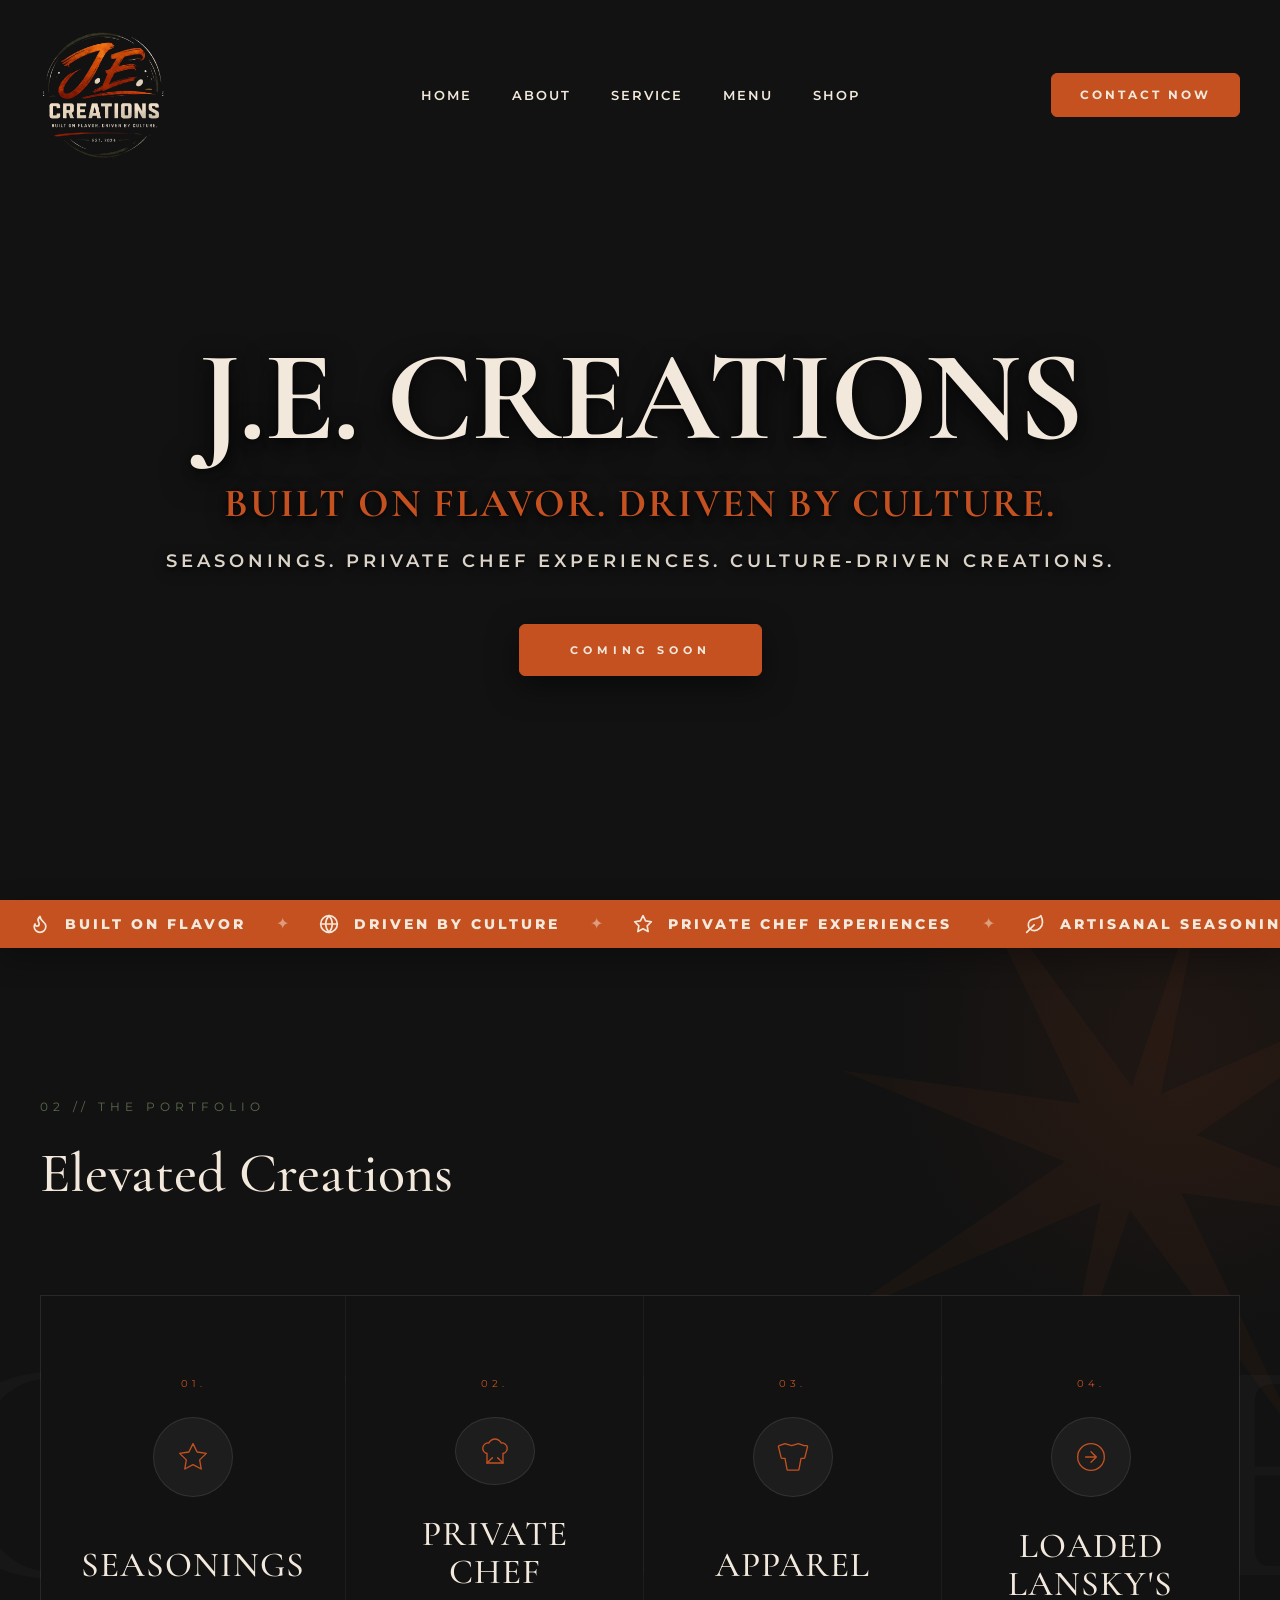
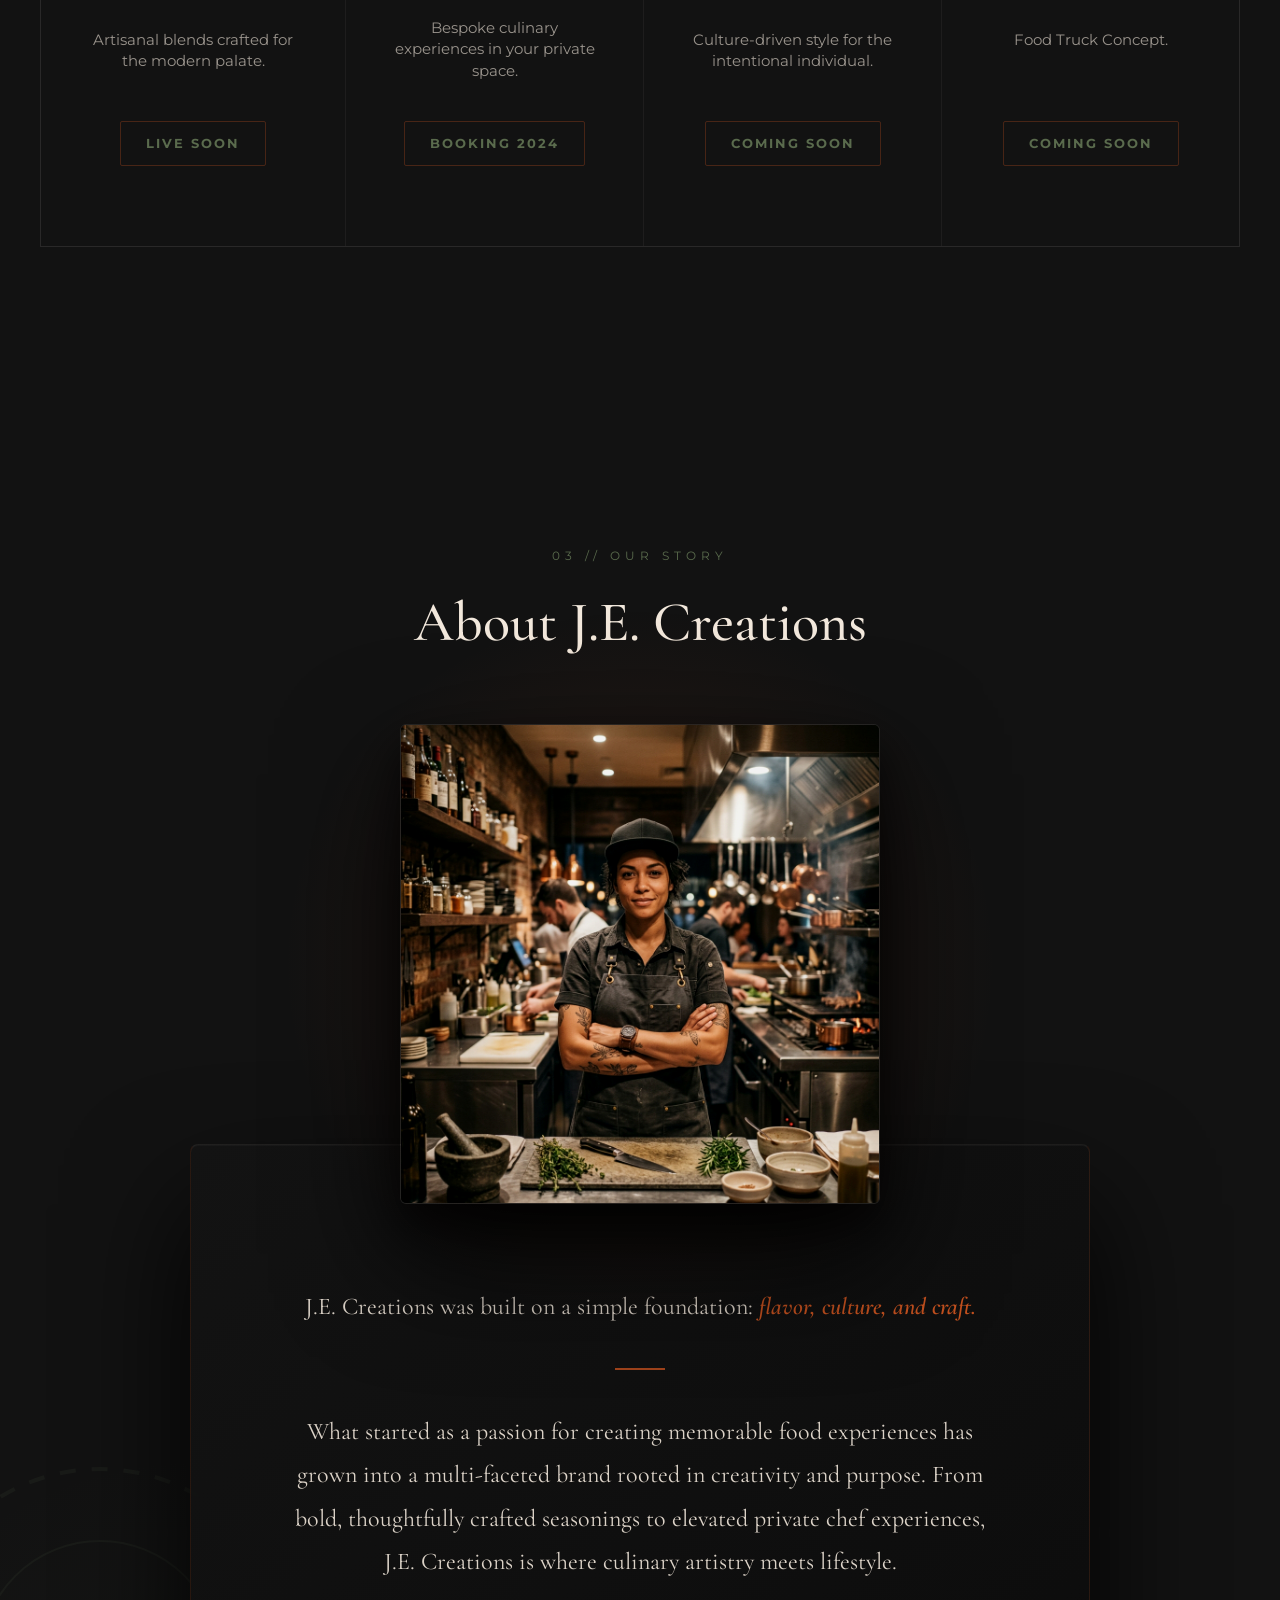
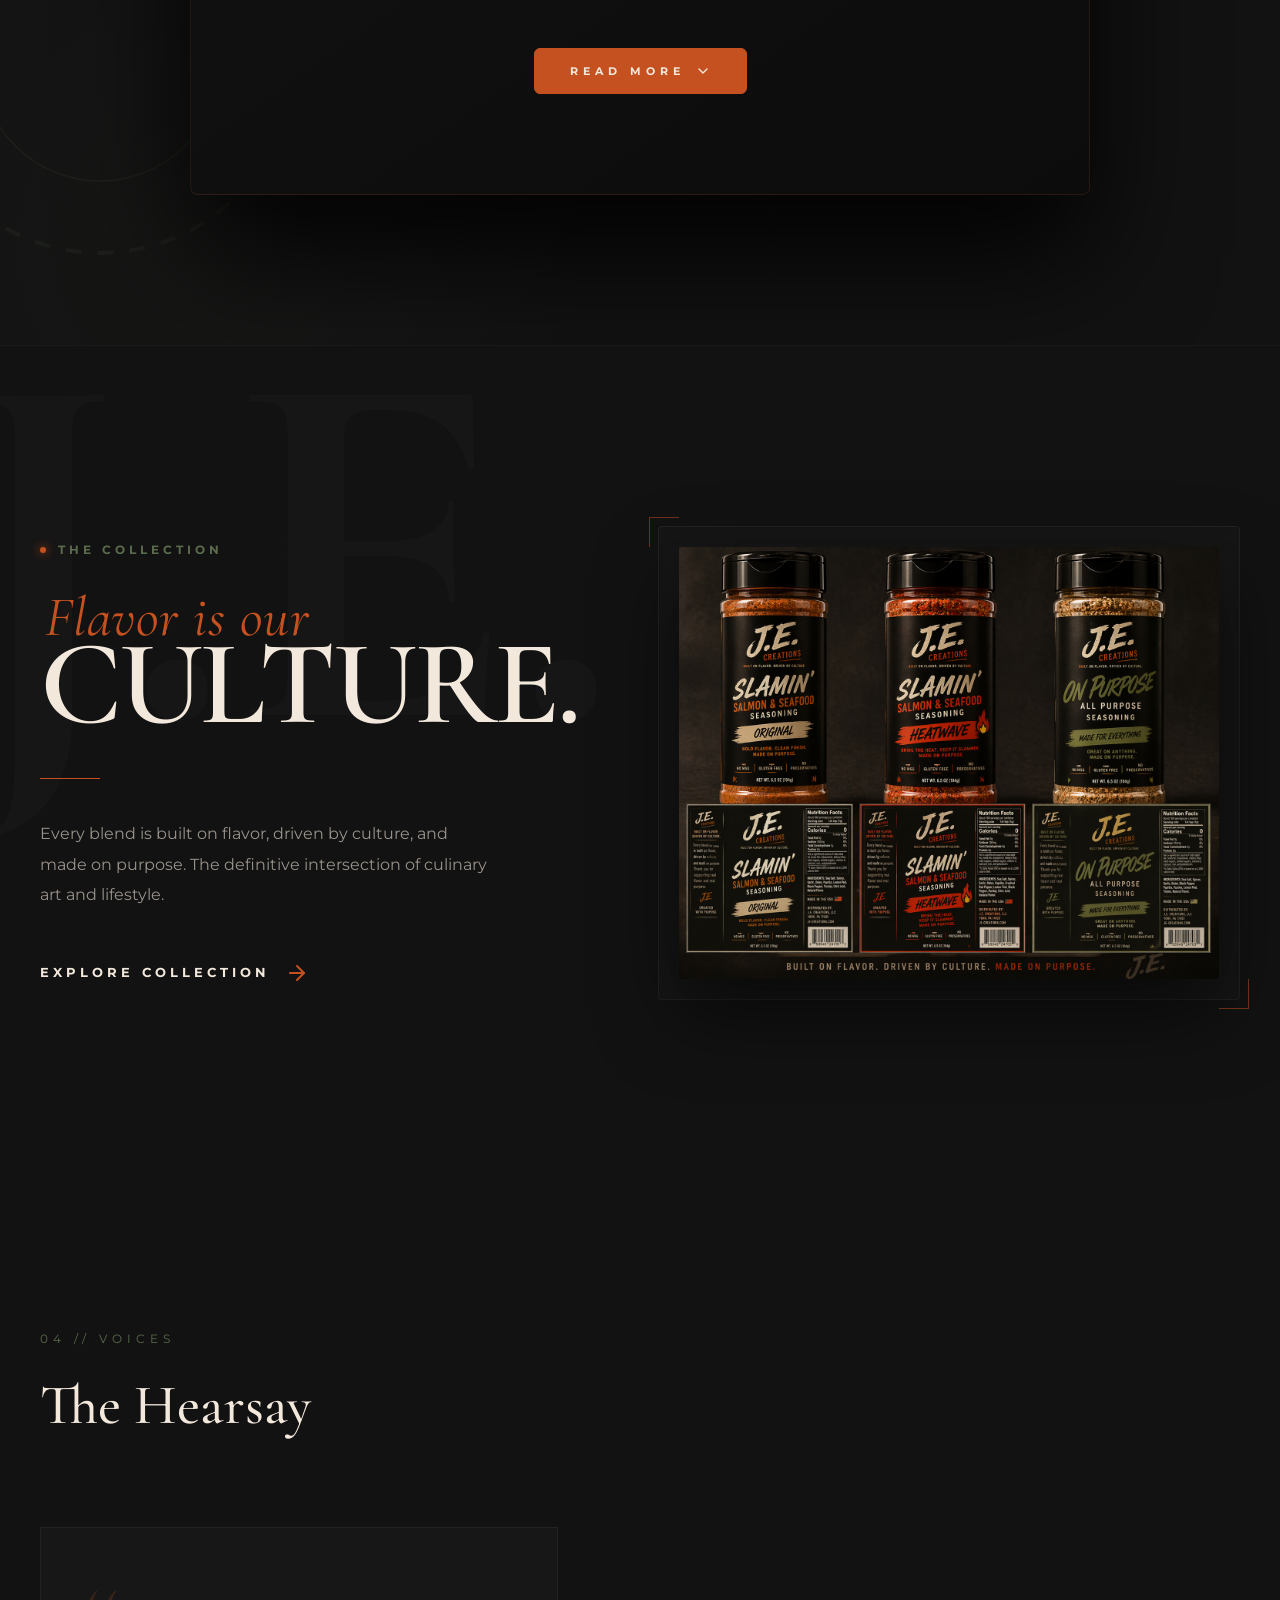
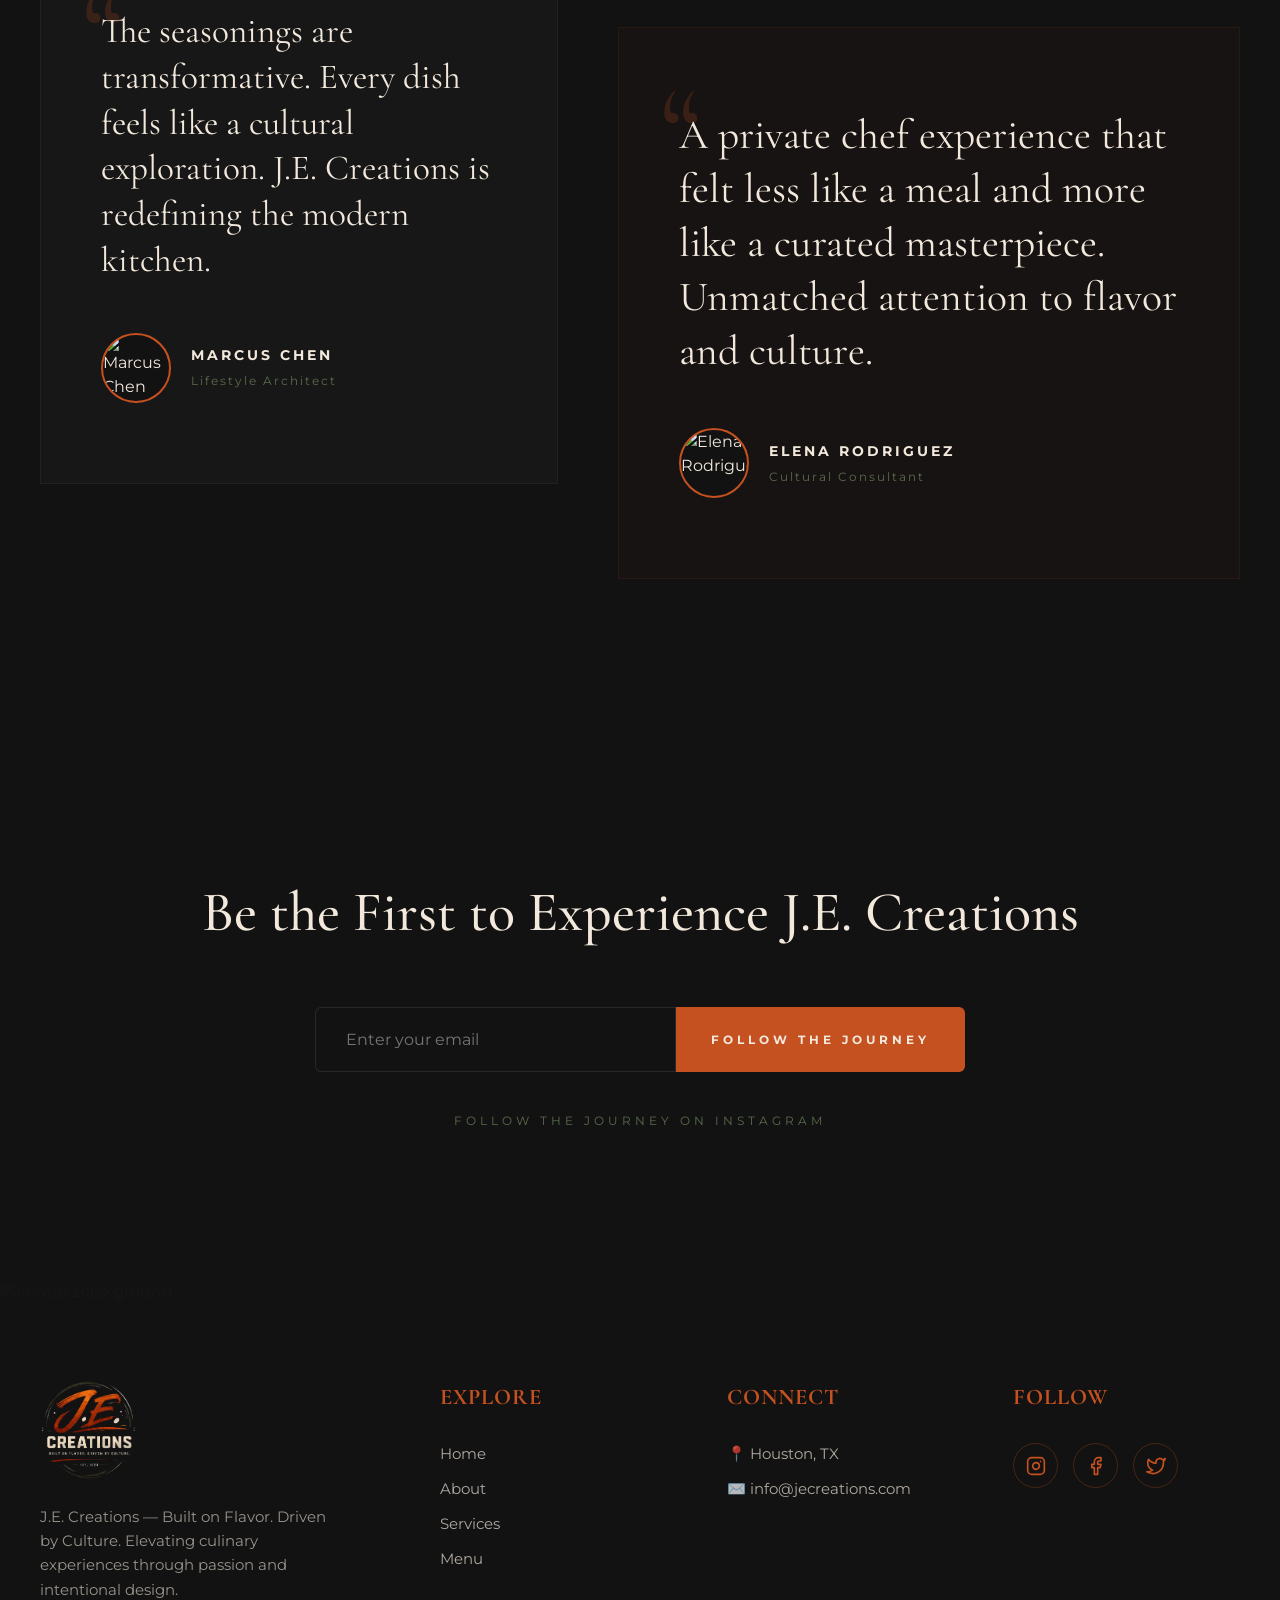
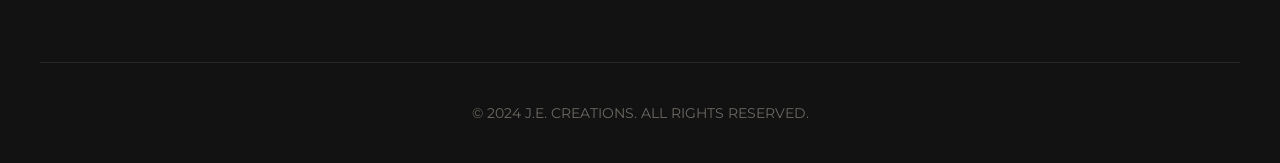
==== commit 07d48c7f: "Add files via upload" ====
--- a/index.html
+++ b/index.html
@@ -19,7 +19,7 @@
     <nav class="nav">
         <div class="container nav-inner">
             <a href="#" class="logo">
-                <img src="assets/logo__2_-removebg-preview (1).png" alt="J.E. Creations Logo" style="height: 80px;">
+                <img src="assets/logo__2_-removebg-preview (1).png" alt="J.E. Creations Logo" style="height: 130px;">
             </a>
             
             <div class="nav-toggle" id="mobile-menu-btn">
@@ -56,9 +56,51 @@
         </div>
     </header>
 
+    <!-- Marquee Banner -->
+    <div class="marquee-wrapper">
+        <div class="marquee-content">
+            <!-- Set 1 -->
+            <span class="marquee-item"><svg width="20" height="20" viewBox="0 0 24 24" fill="none" stroke="currentColor" stroke-width="2" stroke-linecap="round" stroke-linejoin="round"><path d="M8.5 14.5A2.5 2.5 0 0011 12c0-1.38-.5-2-1-3-1.072-2.143-.224-4.054 2-6 .5 2.5 2 4.9 4 6.5 2 1.6 3 3.5 3 5.5a7 7 0 11-14 0c0-1.153.433-2.294 1-3a2.5 2.5 0 002.5 2.5z"></path></svg> Built on Flavor</span>
+            <span class="dot">✦</span>
+            <span class="marquee-item"><svg width="20" height="20" viewBox="0 0 24 24" fill="none" stroke="currentColor" stroke-width="2" stroke-linecap="round" stroke-linejoin="round"><circle cx="12" cy="12" r="10"></circle><line x1="2" y1="12" x2="22" y2="12"></line><path d="M12 2a15.3 15.3 0 0 1 4 10 15.3 15.3 0 0 1-4 10 15.3 15.3 0 0 1-4-10 15.3 15.3 0 0 1 4-10z"></path></svg> Driven by Culture</span>
+            <span class="dot">✦</span>
+            <span class="marquee-item"><svg width="20" height="20" viewBox="0 0 24 24" fill="none" stroke="currentColor" stroke-width="2" stroke-linecap="round" stroke-linejoin="round"><polygon points="12 2 15.09 8.26 22 9.27 17 14.14 18.18 21.02 12 17.77 5.82 21.02 7 14.14 2 9.27 8.91 8.26 12 2"></polygon></svg> Private Chef Experiences</span>
+            <span class="dot">✦</span>
+            <span class="marquee-item"><svg width="20" height="20" viewBox="0 0 24 24" fill="none" stroke="currentColor" stroke-width="2" stroke-linecap="round" stroke-linejoin="round"><path d="M11 20A7 7 0 0 1 9.8 6.1C15.5 5 17 4.48 19 2c1 2 2 4.18 2 8 0 5.5-4.78 10-10 10Z"></path><line x1="2" y1="22" x2="11" y2="13"></line></svg> Artisanal Seasonings</span>
+            <span class="dot">✦</span>
+            <!-- Set 2 -->
+            <span class="marquee-item"><svg width="20" height="20" viewBox="0 0 24 24" fill="none" stroke="currentColor" stroke-width="2" stroke-linecap="round" stroke-linejoin="round"><path d="M8.5 14.5A2.5 2.5 0 0011 12c0-1.38-.5-2-1-3-1.072-2.143-.224-4.054 2-6 .5 2.5 2 4.9 4 6.5 2 1.6 3 3.5 3 5.5a7 7 0 11-14 0c0-1.153.433-2.294 1-3a2.5 2.5 0 002.5 2.5z"></path></svg> Built on Flavor</span>
+            <span class="dot">✦</span>
+            <span class="marquee-item"><svg width="20" height="20" viewBox="0 0 24 24" fill="none" stroke="currentColor" stroke-width="2" stroke-linecap="round" stroke-linejoin="round"><circle cx="12" cy="12" r="10"></circle><line x1="2" y1="12" x2="22" y2="12"></line><path d="M12 2a15.3 15.3 0 0 1 4 10 15.3 15.3 0 0 1-4 10 15.3 15.3 0 0 1-4-10 15.3 15.3 0 0 1 4-10z"></path></svg> Driven by Culture</span>
+            <span class="dot">✦</span>
+            <span class="marquee-item"><svg width="20" height="20" viewBox="0 0 24 24" fill="none" stroke="currentColor" stroke-width="2" stroke-linecap="round" stroke-linejoin="round"><polygon points="12 2 15.09 8.26 22 9.27 17 14.14 18.18 21.02 12 17.77 5.82 21.02 7 14.14 2 9.27 8.91 8.26 12 2"></polygon></svg> Private Chef Experiences</span>
+            <span class="dot">✦</span>
+            <span class="marquee-item"><svg width="20" height="20" viewBox="0 0 24 24" fill="none" stroke="currentColor" stroke-width="2" stroke-linecap="round" stroke-linejoin="round"><path d="M11 20A7 7 0 0 1 9.8 6.1C15.5 5 17 4.48 19 2c1 2 2 4.18 2 8 0 5.5-4.78 10-10 10Z"></path><line x1="2" y1="22" x2="11" y2="13"></line></svg> Artisanal Seasonings</span>
+            <span class="dot">✦</span>
+            <!-- Set 3 -->
+            <span class="marquee-item"><svg width="20" height="20" viewBox="0 0 24 24" fill="none" stroke="currentColor" stroke-width="2" stroke-linecap="round" stroke-linejoin="round"><path d="M8.5 14.5A2.5 2.5 0 0011 12c0-1.38-.5-2-1-3-1.072-2.143-.224-4.054 2-6 .5 2.5 2 4.9 4 6.5 2 1.6 3 3.5 3 5.5a7 7 0 11-14 0c0-1.153.433-2.294 1-3a2.5 2.5 0 002.5 2.5z"></path></svg> Built on Flavor</span>
+            <span class="dot">✦</span>
+            <span class="marquee-item"><svg width="20" height="20" viewBox="0 0 24 24" fill="none" stroke="currentColor" stroke-width="2" stroke-linecap="round" stroke-linejoin="round"><circle cx="12" cy="12" r="10"></circle><line x1="2" y1="12" x2="22" y2="12"></line><path d="M12 2a15.3 15.3 0 0 1 4 10 15.3 15.3 0 0 1-4 10 15.3 15.3 0 0 1-4-10 15.3 15.3 0 0 1 4-10z"></path></svg> Driven by Culture</span>
+            <span class="dot">✦</span>
+            <span class="marquee-item"><svg width="20" height="20" viewBox="0 0 24 24" fill="none" stroke="currentColor" stroke-width="2" stroke-linecap="round" stroke-linejoin="round"><polygon points="12 2 15.09 8.26 22 9.27 17 14.14 18.18 21.02 12 17.77 5.82 21.02 7 14.14 2 9.27 8.91 8.26 12 2"></polygon></svg> Private Chef Experiences</span>
+            <span class="dot">✦</span>
+            <span class="marquee-item"><svg width="20" height="20" viewBox="0 0 24 24" fill="none" stroke="currentColor" stroke-width="2" stroke-linecap="round" stroke-linejoin="round"><path d="M11 20A7 7 0 0 1 9.8 6.1C15.5 5 17 4.48 19 2c1 2 2 4.18 2 8 0 5.5-4.78 10-10 10Z"></path><line x1="2" y1="22" x2="11" y2="13"></line></svg> Artisanal Seasonings</span>
+            <span class="dot">✦</span>
+        </div>
+    </div>
+
+
     <!-- 2. What We Offer -->
     <section id="offerings" class="offerings reveal">
         <div class="offerings-watermark">CULTURE</div>
+        
+        <!-- Premium Background Element -->
+        <div class="bg-element bg-element-1">
+            <svg width="600" height="600" viewBox="0 0 100 100" fill="none" xmlns="http://www.w3.org/2000/svg">
+                <path d="M50 0L52.5 40L90 10L60 45L100 50L60 55L90 90L52.5 60L50 100L47.5 60L10 90L40 55L0 50L40 45L10 10L47.5 40L50 0Z" fill="currentColor"/>
+            </svg>
+        </div>
+
         <div class="container">
             <div class="section-header">
                 <span class="section-sub">02 // THE PORTFOLIO</span>
@@ -102,7 +144,7 @@
                         <svg width="32" height="32" viewBox="0 0 24 24" fill="none" stroke="currentColor" stroke-width="1" stroke-linecap="round" stroke-linejoin="round"><circle cx="12" cy="12" r="10"/><path d="M12 8l4 4-4 4M8 12h8"/></svg>
                     </div>
                     <h3>Loaded Lansky's</h3>
-                    <p>The definitive intersection of food and culture.</p>
+                    <p>Food Truck Concept.</p>
                     <div class="status">Coming Soon</div>
                 </div>
             </div>
@@ -111,31 +153,84 @@
 
     <!-- 3. About Section -->
     <section id="about" class="about reveal">
-        <div class="container about-inner">
+        <!-- Premium Background Element -->
+        <div class="bg-element bg-element-2">
+            <svg width="400" height="400" viewBox="0 0 100 100" fill="none" xmlns="http://www.w3.org/2000/svg">
+                <circle cx="50" cy="50" r="48" stroke="currentColor" stroke-width="1" stroke-dasharray="4 4" />
+                <circle cx="50" cy="50" r="30" stroke="currentColor" stroke-width="0.5" />
+            </svg>
+        </div>
+
+        <div class="container about-inner" style="text-align: center;">
+            <div class="section-header" style="text-align: center; margin-bottom: 60px; width: 100%;">
+                <span class="section-sub">03 // OUR STORY</span>
+                <h2 class="section-title">About J.E. Creations</h2>
+            </div>
             <div class="about-image-wrap">
-                <img src="assets/Je creation.png" alt="J.E. Creations Brand" class="about-brand-img">
+                <img src="assets/female_chef.png" alt="J.E. Creations Brand" class="about-brand-img">
             </div>
             <div class="about-content">
                 <p class="about-text">
-                    J.E. Creations was built on a simple foundation: <span>flavor, culture, and craft.</span> 
-                    What started as a passion for creating memorable food experiences has evolved 
-                    into a multi-faceted lifestyle brand rooted in creativity and purpose.
+                    J.E. Creations was built on a simple foundation: <span>flavor, culture, and craft.</span>
                 </p>
                 <div class="about-divider"></div>
                 <p class="about-text">
-                    From bold, thoughtfully crafted seasonings to elevated private chef experiences, 
-                    every detail is intentional. J.E. Creations isn’t just about food—it’s about 
-                    expression, culture, and connection.
+                    What started as a passion for creating memorable food experiences has grown into a multi-faceted brand rooted in creativity and purpose. From bold, thoughtfully crafted seasonings to elevated private chef experiences, J.E. Creations is where culinary artistry meets lifestyle.
                 </p>
-            </div>
-        </div>
-    </section>
-
-    <!-- 3b. Visual Break (Parallax) -->
-    <section class="parallax-divider">
-        <div class="parallax-overlay"></div>
-        <div class="container parallax-content">
-            <h2 class="parallax-text">Flavor is our Culture.</h2>
+                
+                <div id="more-about" class="more-content">
+                    <br>
+                    <p class="about-text">
+                        Every detail matters—from the way flavors are layered to how each product and experience is presented. Whether it’s through a signature spice blend, a curated dining experience, or future ventures in apparel and hospitality, the goal remains the same: to create something that feels authentic, intentional, and unforgettable.
+                    </p>
+                    <br>
+                    <p class="about-text">
+                        J.E. Creations isn’t just about food—it’s about expression. It’s about bringing people together, telling stories through flavor, and building something that reflects both culture and individuality.
+                    </p>
+                    <br>
+                    <p class="about-text" style="font-weight: 700; color: var(--burnt-orange);">
+                        Built on Flavor. Driven by Culture.
+                    </p>
+                </div>
+                
+                <button id="read-more-btn" class="btn" style="margin-top: 30px; display: inline-flex; align-items: center; justify-content: center; gap: 10px;">
+                    <span>Read More</span>
+                    <svg width="16" height="16" viewBox="0 0 24 24" fill="none" stroke="currentColor" stroke-width="2" stroke-linecap="round" stroke-linejoin="round"><path d="M6 9l6 6 6-6"/></svg>
+                </button>
+            </div>
+        </div>
+    </section>
+
+    <!-- 3b. Visual Showcase -->
+    <section class="premium-showcase reveal">
+        <div class="showcase-watermark">J.E.</div>
+        <div class="container showcase-grid">
+            <div class="showcase-content-left">
+                <div class="showcase-badge">
+                    <span class="badge-dot"></span>
+                    THE COLLECTION
+                </div>
+                <h2 class="showcase-title">
+                    <span class="title-line-1">Flavor is our</span>
+                    <span class="title-line-2">Culture.</span>
+                </h2>
+                <div class="showcase-divider"></div>
+                <p class="showcase-desc">Every blend is built on flavor, driven by culture, and made on purpose. The definitive intersection of culinary art and lifestyle.</p>
+                <div class="showcase-action">
+                    <a href="#seasonings" class="elegant-link">
+                        <span>Explore Collection</span>
+                        <svg width="24" height="24" viewBox="0 0 24 24" fill="none" stroke="currentColor" stroke-width="2" stroke-linecap="round" stroke-linejoin="round"><line x1="5" y1="12" x2="19" y2="12"></line><polyline points="12 5 19 12 12 19"></polyline></svg>
+                    </a>
+                </div>
+            </div>
+            <div class="showcase-image-right">
+                <div class="image-glow-orb"></div>
+                <div class="image-wrapper">
+                    <img src="assets/download (5).png" alt="J.E. Creations Seasoning Labels" class="showcase-img">
+                    <div class="image-corner-accent top-left"></div>
+                    <div class="image-corner-accent bottom-right"></div>
+                </div>
+            </div>
         </div>
     </section>
 
--- a/style.css
+++ b/style.css
@@ -8,7 +8,7 @@
   /* Typography - Elite Restaurant Feel */
   --font-heading: 'Cormorant Garamond', serif;
   --font-body: 'Montserrat', sans-serif;
-  
+
   /* Layout */
   --section-padding: 150px 0;
   --container-width: 1300px;
@@ -43,6 +43,40 @@
   line-height: 1.5;
   overflow-x: hidden;
   -webkit-font-smoothing: antialiased;
+}
+
+/* --- Premium Background Elements --- */
+.bg-element {
+  position: absolute;
+  pointer-events: none;
+  z-index: 0;
+}
+
+.bg-element-1 {
+  top: -100px;
+  right: -150px;
+  color: var(--burnt-orange);
+  opacity: 0.05;
+  transform: rotate(15deg);
+  animation: spinSlow 120s linear infinite;
+}
+
+.bg-element-2 {
+  bottom: 5%;
+  left: -100px;
+  color: var(--muted-olive);
+  opacity: 0.1;
+  animation: floatSlow 10s ease-in-out infinite;
+}
+
+@keyframes spinSlow {
+  from { transform: rotate(0deg); }
+  to { transform: rotate(360deg); }
+}
+
+@keyframes floatSlow {
+  0%, 100% { transform: translateY(0); }
+  50% { transform: translateY(-30px); }
 }
 
 .container {
@@ -68,6 +102,10 @@
   backdrop-filter: blur(10px);
 }
 
+.nav.scrolled .logo img {
+  height: 90px;
+}
+
 .nav-inner {
   display: flex;
   justify-content: space-between;
@@ -77,7 +115,7 @@
 .logo img {
   display: block;
   transition: 0.3s ease;
-  height: 80px;
+  height: 130px;
 }
 
 .nav-links {
@@ -104,40 +142,49 @@
 /* --- Global Buttons --- */
 .btn {
   display: inline-block;
-  padding: 14px 35px; /* Slightly smaller, more refined */
+  padding: 14px 35px;
+  /* Slightly smaller, more refined */
   font-family: var(--font-body);
-  font-size: 0.7rem; /* Smaller for luxury feel */
+  font-size: 0.7rem;
+  /* Smaller for luxury feel */
   font-weight: 700;
   text-transform: uppercase;
-  letter-spacing: 5px; /* Increased for elite look */
-  color: var(--warm-cream);
-  border: 1px solid rgba(196, 81, 31, 0.4);
-  background: transparent;
+  letter-spacing: 5px;
+  /* Increased for elite look */
+  color: var(--warm-cream);
+  border: 1px solid var(--burnt-orange);
+  background: var(--burnt-orange);
   cursor: pointer;
   transition: var(--transition-smooth);
   position: relative;
   overflow: hidden;
   z-index: 1;
-  border-radius: 2px;
+  border-radius: 6px;
 }
 
 .btn:hover {
-  color: var(--warm-cream);
+  color: var(--charcoal-black);
+  border-color: var(--warm-cream);
+  transform: translateY(-3px);
+  background: var(--warm-cream);
+  box-shadow: 0 10px 25px rgba(196, 81, 31, 0.4);
+}
+
+.nav-btn {
+  padding: 12px 28px;
+  font-size: 0.75rem;
+  letter-spacing: 3px;
   border-color: var(--burnt-orange);
-  transform: translateY(-3px);
-  background: var(--burnt-orange);
-  box-shadow: 0 10px 25px rgba(196, 81, 31, 0.25);
-}
-
-.nav-btn {
-  padding: 8px 18px; /* Even smaller and more streamlined */
-  font-size: 0.6rem;
-  letter-spacing: 2px;
+}
+
+.btn-coming-soon {
   border-color: var(--burnt-orange);
-}
-
-.btn-coming-soon {
-  border-color: rgba(242, 232, 220, 0.2);
+  background-color: var(--burnt-orange);
+  /* Solid brand color for max prominence */
+  color: var(--warm-cream);
+  padding: 18px 50px;
+  /* Larger for prominence */
+  box-shadow: 0 10px 30px rgba(0, 0, 0, 0.5);
 }
 
 .btn-coming-soon:hover {
@@ -153,7 +200,8 @@
   flex-direction: column;
   gap: 6px;
   cursor: pointer;
-  z-index: 2000; /* Extremely high to stay above everything */
+  z-index: 2000;
+  /* Extremely high to stay above everything */
   position: relative;
   padding: 10px;
 }
@@ -201,7 +249,8 @@
   width: 100%;
   height: 100%;
   object-fit: cover;
-  filter: brightness(0.4) contrast(1.1);
+  filter: brightness(0.65) contrast(1.1);
+  /* Brighter video */
 }
 
 .hero-overlay {
@@ -210,7 +259,8 @@
   left: 0;
   width: 100%;
   height: 100%;
-  background: radial-gradient(circle at center, transparent, var(--charcoal-black) 90%);
+  background: radial-gradient(circle at center, rgba(18, 18, 18, 0.2) 0%, rgba(18, 18, 18, 0.945) 1100%);
+  /* Lighter overlay */
   z-index: 2;
 }
 
@@ -219,7 +269,8 @@
   width: 100%;
   position: relative;
   z-index: 3;
-  padding-top: 120px; /* Space for fixed header */
+  padding-top: 120px;
+  /* Space for fixed header */
 }
 
 .hero-brand {
@@ -230,6 +281,7 @@
   line-height: 0.85;
   margin-bottom: 20px;
   color: var(--warm-cream);
+  text-shadow: 0 10px 30px rgba(0, 0, 0, 0.8), 0 2px 10px rgba(0, 0, 0, 0.5);
 }
 
 .hero-tagline {
@@ -240,43 +292,102 @@
   text-transform: uppercase;
   letter-spacing: 2px;
   margin-bottom: 15px;
+  text-shadow: 0 5px 20px rgba(0, 0, 0, 0.9), 0 2px 5px rgba(0, 0, 0, 0.6);
 }
 
 .hero-subline {
   font-size: 1.1rem;
   letter-spacing: 4px;
   text-transform: uppercase;
-  opacity: 0.6;
+  opacity: 0.9;
+  font-weight: 600;
   margin-bottom: 50px;
-}
-
-.btn {
-  display: inline-block;
-  padding: 20px 50px;
+  text-shadow: 0 4px 15px rgba(0, 0, 0, 0.9), 0 2px 5px rgba(0, 0, 0, 0.8);
+}
+
+/* --- Marquee Banner --- */
+.marquee-wrapper {
   background-color: var(--burnt-orange);
-  color: var(--warm-cream);
-  font-family: var(--font-heading);
-  font-size: 1.2rem;
+  color: var(--charcoal-black);
+  padding: 12px 0;
+  overflow: hidden;
+  white-space: nowrap;
+  display: flex;
+  position: relative;
+  z-index: 10;
+  box-shadow: 0 10px 30px rgba(0, 0, 0, 0.3);
+}
+
+.marquee-content {
+  display: inline-flex;
+  align-items: center;
+  animation: marquee 35s linear infinite;
+}
+
+.marquee-item {
+  display: inline-flex;
+  align-items: center;
+  gap: 15px;
+  font-family: var(--font-body);
   font-weight: 800;
-  border: none;
-  text-transform: uppercase;
-  letter-spacing: 2px;
-  cursor: pointer;
-  transition: var(--transition-smooth);
-}
-
-.btn:hover {
-  transform: translateY(-5px);
-  filter: brightness(1.1);
-}
-
-
+  font-size: 0.85rem;
+  letter-spacing: 3px;
+  text-transform: uppercase;
+  padding: 0 30px;
+  color: var(--warm-cream); /* Changed to cream */
+}
+
+.marquee-item svg {
+  opacity: 1;
+  stroke: var(--warm-cream); /* Ensure icons are cream */
+}
+
+.marquee-content .dot {
+  font-size: 1rem;
+  color: var(--warm-cream); /* Changed dot to cream */
+  padding: 0;
+  opacity: 0.5;
+}
+
+/* Pause on hover for accessibility/premium feel */
+.marquee-wrapper:hover .marquee-content {
+  animation-play-state: paused;
+}
+
+@media (max-width: 768px) {
+  .marquee-wrapper {
+    padding: 8px 0;
+  }
+  .marquee-item {
+    font-size: 0.75rem;
+    gap: 8px;
+    padding: 0 15px;
+  }
+}
+
+@keyframes marquee {
+  0% { transform: translateX(0); }
+  100% { transform: translateX(-33.33%); } /* Adjusted for 3 sets of content */
+}
 /* --- 2. What We Offer --- */
 .offerings {
   padding: 150px 0;
-  background-color: #0c0c0c;
+  background-color: var(--charcoal-black);
   position: relative;
   overflow: hidden;
+}
+
+.offerings::before {
+  content: '';
+  position: absolute;
+  top: -200px;
+  right: -200px;
+  width: 600px;
+  height: 600px;
+  border-radius: 50%;
+  background: radial-gradient(circle, rgba(196, 81, 31, 0.08) 0%, transparent 70%);
+  pointer-events: none;
+  z-index: 0;
 }
 
 .offerings-watermark {
@@ -319,7 +430,8 @@
 .offerings-grid {
   display: grid;
   grid-template-columns: repeat(4, 1fr);
-  gap: 1px; /* Divider effect */
+  gap: 1px;
+  /* Divider effect */
   background-color: rgba(242, 232, 220, 0.05);
   border: 1px solid rgba(242, 232, 220, 0.05);
   position: relative;
@@ -329,18 +441,19 @@
 .offering-item {
   padding: 80px 40px;
   text-align: center;
-  background-color: #0c0c0c;
+  background-color: var(--charcoal-black);
   transition: var(--transition-smooth);
   display: flex;
   flex-direction: column;
   align-items: center;
   justify-content: flex-start;
-  height: 550px; /* Fixed height for uniform boxes */
+  height: 550px;
+  /* Fixed height for uniform boxes */
   width: 100%;
 }
 
 .offering-item:hover {
-  background: #111;
+  background: var(--charcoal-black);
   transform: translateY(-10px);
 }
 
@@ -358,7 +471,8 @@
   background: rgba(242, 232, 220, 0.05);
   border: 1px solid rgba(242, 232, 220, 0.1);
   border-radius: 50%;
-  position: relative; /* Essential for absolute centering */
+  position: relative;
+  /* Essential for absolute centering */
   margin: 0 auto 35px;
   transition: 0.6s cubic-bezier(0.165, 0.84, 0.44, 1);
   overflow: hidden;
@@ -368,7 +482,8 @@
   position: absolute;
   top: 50%;
   left: 50%;
-  transform: translate(-50%, -50%); /* Bulletproof centering */
+  transform: translate(-50%, -50%);
+  /* Bulletproof centering */
   width: 32px;
   height: 32px;
   color: inherit;
@@ -391,7 +506,8 @@
   letter-spacing: 2px;
   color: var(--warm-cream);
   line-height: 1.1;
-  min-height: 2.2em; /* Ensure consistent heading height */
+  min-height: 2.2em;
+  /* Ensure consistent heading height */
   display: flex;
   align-items: center;
   justify-content: center;
@@ -402,7 +518,8 @@
   opacity: 0.5;
   line-height: 1.8;
   max-width: 240px;
-  margin-bottom: auto; /* Push status to bottom */
+  margin-bottom: auto;
+  /* Push status to bottom */
 }
 
 .offering-item .status {
@@ -410,7 +527,8 @@
   font-family: var(--font-body);
   font-size: 0.7rem;
   letter-spacing: 3px;
-  color: var(--burnt-orange); /* Highlighted color */
+  color: var(--burnt-orange);
+  /* Highlighted color */
   text-transform: uppercase;
   font-weight: 700;
   border: 1px solid rgba(196, 81, 31, 0.3);
@@ -465,6 +583,19 @@
   overflow: hidden;
 }
 
+.about::after {
+  content: '';
+  position: absolute;
+  bottom: -300px;
+  left: -200px;
+  width: 800px;
+  height: 800px;
+  border-radius: 50%;
+  background: radial-gradient(circle, rgba(90, 107, 77, 0.06) 0%, transparent 70%);
+  pointer-events: none;
+  z-index: 0;
+}
+
 .about-inner {
   display: flex;
   flex-direction: column;
@@ -474,16 +605,18 @@
 .about-image-wrap {
   position: relative;
   z-index: 2;
-  margin-bottom: -60px; /* Editorial overlap */
+  margin-bottom: -60px;
+  /* Editorial overlap */
   transition: var(--transition-smooth);
 }
 
 .about-brand-img {
-  height: 450px;
+  height: 480px;
   width: auto;
-  border-radius: 4px;
-  box-shadow: 0 40px 100px rgba(0, 0, 0, 0.6);
-  filter: contrast(1.05) brightness(0.9);
+  border-radius: 6px;
+  box-shadow: 0 50px 120px rgba(0, 0, 0, 0.95), 0 20px 40px rgba(0, 0, 0, 0.6);
+  border: 1px solid rgba(242, 232, 220, 0.08);
+  filter: contrast(1.05) brightness(0.95);
 }
 
 /* Subtle lighting behind the image */
@@ -494,7 +627,7 @@
   left: 50%;
   width: 150%;
   height: 150%;
-  background: radial-gradient(circle, rgba(196, 81, 31, 0.1) 0%, transparent 70%);
+  background: radial-gradient(circle, rgba(196, 81, 31, 0.15) 0%, transparent 70%);
   transform: translate(-50%, -50%);
   z-index: -1;
   pointer-events: none;
@@ -502,22 +635,45 @@
 
 .about-content {
   max-width: 900px;
-  background: rgba(242, 232, 220, 0.02);
-  padding: 120px 80px 80px;
-  border: 1px solid rgba(242, 232, 220, 0.05);
-  backdrop-filter: blur(15px);
+  background: linear-gradient(145deg, rgba(20, 20, 20, 0.95), rgba(12, 12, 12, 0.98));
+  padding: 140px 100px 100px;
+  border: 1px solid rgba(196, 81, 31, 0.15);
+  border-top: 1px solid rgba(242, 232, 220, 0.08);
+  box-shadow: 0 60px 120px rgba(0, 0, 0, 0.9), inset 0 1px 0 rgba(255, 255, 255, 0.03);
+  backdrop-filter: blur(25px);
   position: relative;
   z-index: 1;
   text-align: center;
+  border-radius: 8px;
 }
 
 .about-text {
   font-family: var(--font-heading);
-  font-size: 1.6rem;
-  line-height: 1.6;
-  color: var(--warm-cream);
-  font-weight: 300;
-  margin-bottom: 30px;
+  font-size: 1.5rem;
+  line-height: 1.8;
+  color: rgba(242, 232, 220, 0.9);
+  font-weight: 400;
+  margin-bottom: 35px;
+}
+
+.about-divider {
+  width: 50px;
+  height: 2px;
+  background-color: var(--burnt-orange);
+  margin: 40px auto;
+  opacity: 0.8;
+}
+
+.more-content {
+  max-height: 0;
+  overflow: hidden;
+  opacity: 0;
+  transition: max-height 0.8s cubic-bezier(0.165, 0.84, 0.44, 1), opacity 0.8s ease;
+}
+
+.more-content.expanded {
+  max-height: 1000px;
+  opacity: 1;
 }
 
 .about-text span {
@@ -526,59 +682,293 @@
   font-style: italic;
 }
 
-/* --- 3b. Parallax Divider --- */
-.parallax-divider {
-  height: 60vh;
-  position: relative;
-  background-image: url('assets/download (5).png');
-  background-attachment: fixed;
-  background-position: center;
-  background-repeat: no-repeat;
-  background-size: cover;
+/* --- 3b. Premium Showcase (Editorial Layout) --- */
+.premium-showcase {
+  padding: 180px 0;
+  background-color: var(--charcoal-black);
+  position: relative;
+  overflow: hidden;
+  border-top: 1px solid rgba(242, 232, 220, 0.03);
+}
+
+.showcase-watermark {
+  position: absolute;
+  top: -50px;
+  left: -50px;
+  font-family: var(--font-heading);
+  font-size: 40vw;
+  font-weight: 900;
+  color: rgba(242, 232, 220, 0.015);
+  line-height: 1;
+  pointer-events: none;
+  z-index: 0;
+  white-space: nowrap;
+}
+
+.showcase-grid {
+  display: grid;
+  grid-template-columns: 0.8fr 1.2fr;
+  gap: 80px;
+  align-items: center;
+  position: relative;
+  z-index: 2;
+}
+
+.showcase-content-left {
   display: flex;
+  flex-direction: column;
+  justify-content: center;
+}
+
+.showcase-badge {
+  display: inline-flex;
   align-items: center;
+  gap: 12px;
+  font-family: var(--font-body);
+  font-size: 0.75rem;
+  font-weight: 700;
+  text-transform: uppercase;
+  letter-spacing: 4px;
+  color: var(--muted-olive);
+  margin-bottom: 30px;
+}
+
+.badge-dot {
+  width: 6px;
+  height: 6px;
+  background-color: var(--burnt-orange);
+  border-radius: 50%;
+  box-shadow: 0 0 10px var(--burnt-orange);
+}
+
+.showcase-title {
+  font-family: var(--font-heading);
+  margin-bottom: 40px;
+  position: relative;
+  display: flex;
+  flex-direction: column;
+}
+
+.title-line-1 {
+  font-family: var(--font-heading);
+  font-style: italic;
+  font-weight: 400;
+  color: var(--burnt-orange);
+  font-size: 3.5rem;
+  line-height: 1;
+  letter-spacing: 1px;
+  margin-bottom: -15px;
+  /* Overlap the next line slightly */
+  margin-left: 5px;
+  text-transform: none;
+}
+
+.title-line-2 {
+  font-family: var(--font-heading);
+  font-size: 7.5rem;
+  font-weight: 600;
+  color: var(--warm-cream);
+  line-height: 0.9;
+  text-transform: uppercase;
+  letter-spacing: -3px;
+}
+
+.showcase-divider {
+  width: 60px;
+  height: 1px;
+  background-color: var(--burnt-orange);
+  margin-bottom: 40px;
+}
+
+.showcase-desc {
+  font-size: 1rem;
+  color: rgba(242, 232, 220, 0.6);
+  line-height: 1.9;
+  max-width: 450px;
+  margin-bottom: 50px;
+}
+
+.elegant-link {
+  display: inline-flex;
+  align-items: center;
+  gap: 15px;
+  font-family: var(--font-body);
+  font-size: 0.8rem;
+  font-weight: 700;
+  text-transform: uppercase;
+  letter-spacing: 4px;
+  color: var(--warm-cream);
+  position: relative;
+  transition: var(--transition-smooth);
+}
+
+.elegant-link svg {
+  color: var(--burnt-orange);
+  transition: var(--transition-smooth);
+}
+
+.elegant-link::after {
+  content: '';
+  position: absolute;
+  bottom: -8px;
+  left: 0;
+  width: 0;
+  height: 1px;
+  background-color: var(--burnt-orange);
+  transition: width 0.6s cubic-bezier(0.165, 0.84, 0.44, 1);
+}
+
+.elegant-link:hover {
+  color: var(--burnt-orange);
+}
+
+.elegant-link:hover svg {
+  transform: translateX(10px);
+}
+
+.elegant-link:hover::after {
+  width: 100%;
+}
+
+.showcase-image-right {
+  position: relative;
+  display: flex;
   justify-content: center;
-  overflow: hidden;
-}
-
-.parallax-overlay {
-  position: absolute;
-  top: 0;
-  left: 0;
+  align-items: center;
+}
+
+.image-glow-orb {
+  position: absolute;
+  top: 50%;
+  left: 50%;
+  transform: translate(-50%, -50%);
+  width: 70%;
+  height: 70%;
+  background: radial-gradient(circle, rgba(196, 81, 31, 0.2) 0%, transparent 60%);
+  filter: blur(40px);
+  z-index: 1;
+}
+
+.image-wrapper {
+  position: relative;
+  z-index: 2;
+  padding: 20px;
+  background: rgba(255, 255, 255, 0.02);
+  border: 1px solid rgba(255, 255, 255, 0.05);
+  border-radius: 4px;
+  backdrop-filter: blur(10px);
+  transition: transform 1s cubic-bezier(0.165, 0.84, 0.44, 1);
+}
+
+.image-wrapper:hover {
+  transform: translateY(-15px) scale(1.02);
+}
+
+.showcase-img {
   width: 100%;
-  height: 100%;
-  background: rgba(18, 18, 18, 0.4);
-}
-
-.parallax-content {
-  position: relative;
-  z-index: 2;
-  text-align: center;
-}
-
-.parallax-text {
-  font-family: var(--font-heading);
-  font-size: 5rem;
-  color: var(--warm-cream);
-  text-transform: uppercase;
-  letter-spacing: 15px;
-  font-weight: 300;
-  text-shadow: 0 10px 30px rgba(0,0,0,0.5);
+  height: auto;
+  display: block;
+  border-radius: 2px;
+  box-shadow: 0 30px 80px rgba(0, 0, 0, 0.6);
+}
+
+.image-corner-accent {
+  position: absolute;
+  width: 30px;
+  height: 30px;
+  border: 1px solid var(--burnt-orange);
+  pointer-events: none;
+  opacity: 0.5;
+  transition: 0.6s ease;
+}
+
+.image-wrapper:hover .image-corner-accent {
+  opacity: 1;
+}
+
+.top-left {
+  top: -10px;
+  left: -10px;
+  border-right: none;
+  border-bottom: none;
+}
+
+.bottom-right {
+  bottom: -10px;
+  right: -10px;
+  border-left: none;
+  border-top: none;
+}
+
+@media (max-width: 1200px) {
+  .showcase-grid {
+    grid-template-columns: 1fr 1fr;
+    gap: 40px;
+  }
+
+  .title-line-1 {
+    font-size: 3rem;
+  }
+
+  .title-line-2 {
+    font-size: 6rem;
+  }
 }
 
 @media (max-width: 992px) {
-  .parallax-divider { background-attachment: scroll; height: 40vh; }
-  .parallax-text { font-size: 3rem; letter-spacing: 8px; }
+  .showcase-grid {
+    grid-template-columns: 1fr;
+    gap: 80px;
+  }
+
+  .showcase-content-left {
+    text-align: center;
+    align-items: center;
+  }
+
+  .showcase-divider {
+    margin: 0 auto 40px;
+  }
+
+  .title-line-1 {
+    font-size: 3.5rem;
+    margin-left: 0;
+  }
+
+  .title-line-2 {
+    font-size: 6.5rem;
+  }
+}
+
+@media (max-width: 768px) {
+  .premium-showcase {
+    padding: 100px 0;
+  }
+
+  .title-line-1 {
+    font-size: 2.5rem;
+  }
+
+  .title-line-2 {
+    font-size: 4.5rem;
+  }
 }
 
 @media (max-width: 480px) {
-  .parallax-text { font-size: 2rem; letter-spacing: 5px; }
+  .title-line-1 {
+    font-size: 2rem;
+  }
+
+  .title-line-2 {
+    font-size: 3.5rem;
+    letter-spacing: -1px;
+  }
 }
 
 /* --- 4. Testimonials Section --- */
 .testimonials {
   padding: var(--section-padding);
-  background-color: #0d0d0d;
+  background-color: var(--charcoal-black);
   position: relative;
   overflow: hidden;
 }
@@ -681,17 +1071,28 @@
 }
 
 @media (max-width: 992px) {
-  .testimonials-grid { grid-template-columns: 1fr; }
-  .testimonial-card.featured { margin-top: 0; }
-  .testimonial-text { font-size: 1.6rem; }
-  .featured .testimonial-text { font-size: 1.8rem; }
+  .testimonials-grid {
+    grid-template-columns: 1fr;
+  }
+
+  .testimonial-card.featured {
+    margin-top: 0;
+  }
+
+  .testimonial-text {
+    font-size: 1.6rem;
+  }
+
+  .featured .testimonial-text {
+    font-size: 1.8rem;
+  }
 }
 
 /* --- 5. Final CTA Section --- */
 .final-cta {
   padding: 150px 0;
   text-align: center;
-  background-color: #000;
+  background-color: var(--charcoal-black);
 }
 
 .cta-title {
@@ -714,8 +1115,9 @@
 .email-capture input {
   flex: 1;
   padding: 22px 30px;
-  background-color: #111;
+  background-color: var(--charcoal-black);
   border: 1px solid rgba(242, 232, 220, 0.1);
+  border-radius: 6px 0 0 6px;
   color: var(--warm-cream);
   font-family: var(--font-body);
   font-size: 1rem;
@@ -724,7 +1126,7 @@
 }
 
 .email-capture input:focus {
-  background-color: #161616;
+  background-color: var(--charcoal-black);
   border-color: var(--burnt-orange);
 }
 
@@ -738,13 +1140,15 @@
   text-transform: uppercase;
   letter-spacing: 4px;
   border: none;
+  border-radius: 0 6px 6px 0;
   cursor: pointer;
   transition: var(--transition-smooth);
 }
 
 .email-capture button:hover {
-  background-color: #d65d2b;
-  transform: none; /* Keep it locked to the input */
+  background-color: var(--burnt-orange);
+  transform: none;
+  /* Keep it locked to the input */
 }
 
 .cta-footer {
@@ -759,7 +1163,7 @@
 .site-footer {
   position: relative;
   padding: 100px 0 40px;
-  background-color: #000;
+  background-color: var(--charcoal-black);
   overflow: hidden;
 }
 
@@ -776,7 +1180,8 @@
   width: 100%;
   height: 100%;
   object-fit: cover;
-  filter: brightness(0.2) grayscale(50%); /* Deeper, more atmospheric */
+  filter: brightness(0.2) grayscale(50%);
+  /* Deeper, more atmospheric */
 }
 
 .footer-overlay {
@@ -785,7 +1190,7 @@
   left: 0;
   width: 100%;
   height: 100%;
-  background: linear-gradient(to bottom, var(--charcoal-black), transparent 20%, #000);
+  background: linear-gradient(to bottom, var(--charcoal-black), transparent 20%, var(--charcoal-black));
   z-index: 2;
 }
 
@@ -822,13 +1227,15 @@
   letter-spacing: 1px;
 }
 
-.footer-links, .footer-contact {
+.footer-links,
+.footer-contact {
   list-style: none;
   padding: 0;
   margin: 0;
 }
 
-.footer-links li, .footer-contact li {
+.footer-links li,
+.footer-contact li {
   margin-bottom: 12px;
   font-size: 0.95rem;
   color: var(--warm-cream);
@@ -849,12 +1256,14 @@
 .social-icon {
   width: 45px;
   height: 45px;
-  border: 1px solid rgba(196, 81, 31, 0.3); /* Burnt orange border */
+  border: 1px solid rgba(196, 81, 31, 0.3);
+  /* Burnt orange border */
   border-radius: 50%;
   display: flex;
   align-items: center;
   justify-content: center;
-  color: var(--burnt-orange); /* Theme color */
+  color: var(--burnt-orange);
+  /* Theme color */
   transition: 0.4s cubic-bezier(0.165, 0.84, 0.44, 1);
 }
 
@@ -887,20 +1296,37 @@
 
 /* --- Responsive Design Sweep --- */
 @media (max-width: 1200px) {
-  .hero-brand { font-size: 7rem; }
-  .container { padding: 0 60px; }
+  .hero-brand {
+    font-size: 7rem;
+  }
+
+  .container {
+    padding: 0 60px;
+  }
 }
 
 /* --- Responsive Design Sweep --- */
 @media (max-width: 1200px) {
-  .hero-brand { font-size: 6rem; }
-  .container { padding: 0 40px; }
-  .nav-links { gap: 20px; }
+  .hero-brand {
+    font-size: 6rem;
+  }
+
+  .container {
+    padding: 0 40px;
+  }
+
+  .nav-links {
+    gap: 20px;
+  }
 }
 
 @media (max-width: 1100px) {
+
   /* Switch to mobile menu earlier to prevent squashing */
-  .nav-toggle { display: flex; }
+  .nav-toggle {
+    display: flex;
+  }
+
   .nav-links {
     position: fixed;
     top: 0;
@@ -909,7 +1335,7 @@
     transform: none;
     width: 100%;
     height: 100vh;
-    background-color: #000;
+    background-color: var(--charcoal-black);
     display: flex;
     flex-direction: column;
     align-items: center;
@@ -921,37 +1347,145 @@
     opacity: 0;
     visibility: hidden;
   }
-  .nav-links.active { right: 0; opacity: 1; visibility: visible; }
-  .nav-btn { display: none; }
+
+  .nav-links.active {
+    right: 0;
+    opacity: 1;
+    visibility: visible;
+  }
+
+  .nav-btn {
+    display: none;
+  }
 }
 
 @media (max-width: 768px) {
-  .hero-brand { font-size: 3.5rem; letter-spacing: 5px; } /* Lower letter spacing for mobile */
-  .hero-tagline { font-size: 1.3rem; }
-  .hero-subline { font-size: 0.85rem; padding: 0 20px; }
-  
-  .section-title { font-size: 2.5rem; }
-  
-  .about-content { padding: 60px 30px 40px; width: 100%; }
-  .about-text { font-size: 1.2rem; }
-  .about-image-wrap { margin-bottom: -30px; }
-  .about-brand-img { height: auto; width: 100%; max-width: 400px; }
-  
-  .testimonial-text { font-size: 1.4rem; }
-  .featured .testimonial-text { font-size: 1.6rem; }
-  
-  .email-capture { flex-direction: column; width: 100%; }
-  .email-capture input, .email-capture button { width: 100%; height: 55px; }
+  .hero-brand {
+    font-size: 3.5rem;
+    letter-spacing: 5px;
+  }
+
+  /* Lower letter spacing for mobile */
+  .hero-tagline {
+    font-size: 1.3rem;
+  }
+
+  .hero-subline {
+    font-size: 0.85rem;
+    padding: 0 20px;
+  }
+
+  .section-title {
+    font-size: 2.5rem;
+  }
+
+  /* Reduce massive section spacing on mobile */
+  .offerings,
+  .about,
+  .premium-showcase,
+  .testimonials,
+  .final-cta {
+    padding: 80px 0 !important;
+  }
+
+  .about-content {
+    padding: 60px 30px 40px;
+    width: 100%;
+  }
+
+  .about-text {
+    font-size: 1.2rem;
+  }
+
+  .about-image-wrap {
+    margin-bottom: -30px;
+  }
+
+  .about-brand-img {
+    height: auto;
+    width: 100%;
+    max-width: 400px;
+  }
+
+  .testimonial-text {
+    font-size: 1.4rem;
+  }
+
+  .featured .testimonial-text {
+    font-size: 1.6rem;
+  }
+
+  .email-capture {
+    flex-direction: column;
+    width: 100%;
+  }
+
+  .email-capture input,
+  .email-capture button {
+    width: 100%;
+    height: 55px;
+  }
+
+  /* Mobile active state for offerings */
+  .offering-item.mobile-active {
+    background: var(--charcoal-black);
+    transform: translateY(-10px);
+  }
+
+  .offering-item.mobile-active .offering-icon {
+    background: var(--burnt-orange);
+    border-color: var(--burnt-orange);
+    color: var(--warm-cream);
+    transform: scale(1.1) rotate(5deg);
+    box-shadow: 0 10px 30px rgba(196, 81, 31, 0.3);
+  }
+
+  .offering-item.mobile-active .status {
+    background-color: var(--burnt-orange);
+    color: var(--warm-cream);
+    border-color: var(--burnt-orange);
+  }
 }
 
 @media (max-width: 480px) {
-  .container { padding: 0 20px; }
-  .hero-brand { font-size: 2.5rem; letter-spacing: 3px; }
-  .hero-tagline { font-size: 1.1rem; }
-  
-  .offerings-grid { grid-template-columns: 1fr; }
-  .offering-item { padding: 50px 20px; min-height: auto; }
-  
-  .footer-grid { grid-template-columns: 1fr; text-align: center; }
-  .footer-logo { height: 70px; }
-}
+  .container {
+    padding: 0 20px;
+  }
+
+  .hero-brand {
+    font-size: 2.5rem;
+    letter-spacing: 3px;
+  }
+
+  .hero-tagline {
+    font-size: 1.1rem;
+  }
+
+  .offerings-grid {
+    grid-template-columns: 1fr;
+  }
+
+  .offering-item {
+    padding: 50px 20px;
+    min-height: auto;
+  }
+
+  .footer-grid {
+    grid-template-columns: 1fr;
+    text-align: center;
+  }
+
+  .footer-logo {
+    height: 140px;
+    display: block;
+    margin: 0 auto 25px auto;
+  }
+
+  .footer-desc {
+    margin: 0 auto;
+  }
+
+  .footer-socials {
+    justify-content: center;
+  }
+}
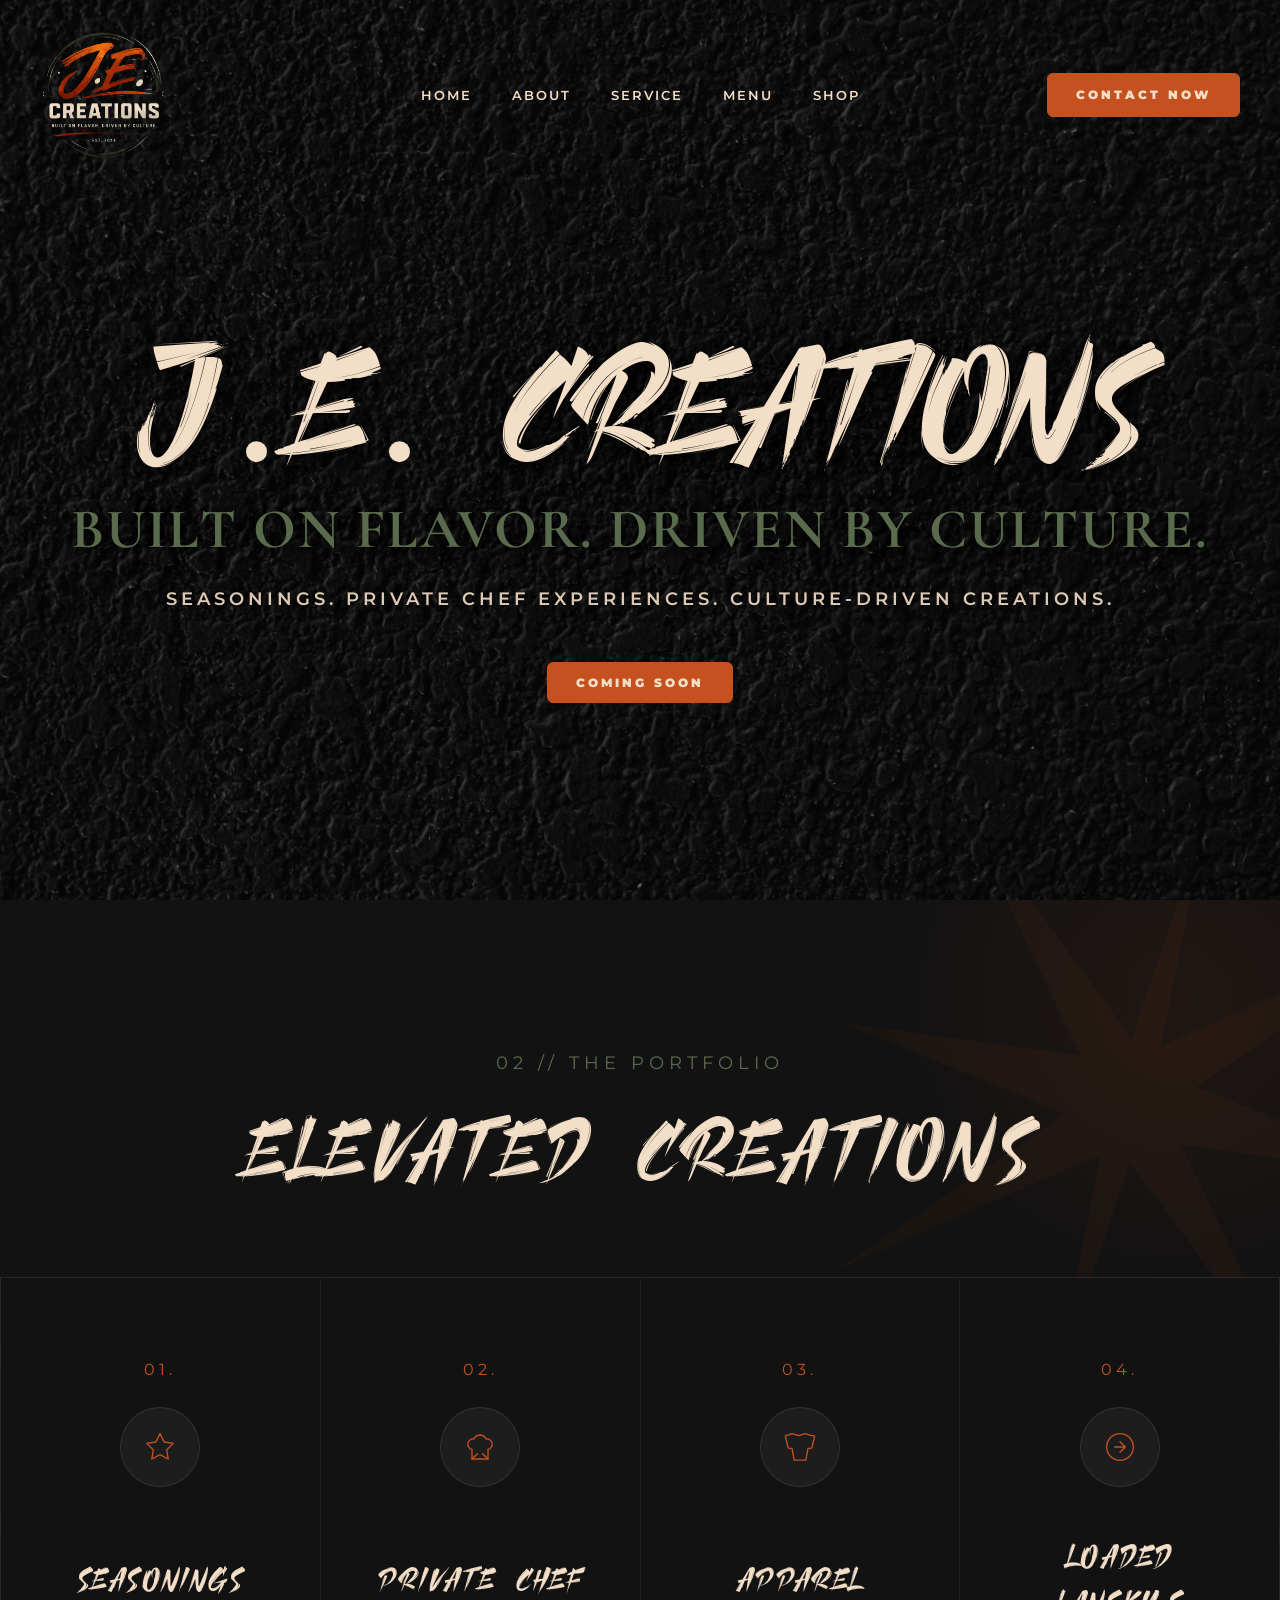
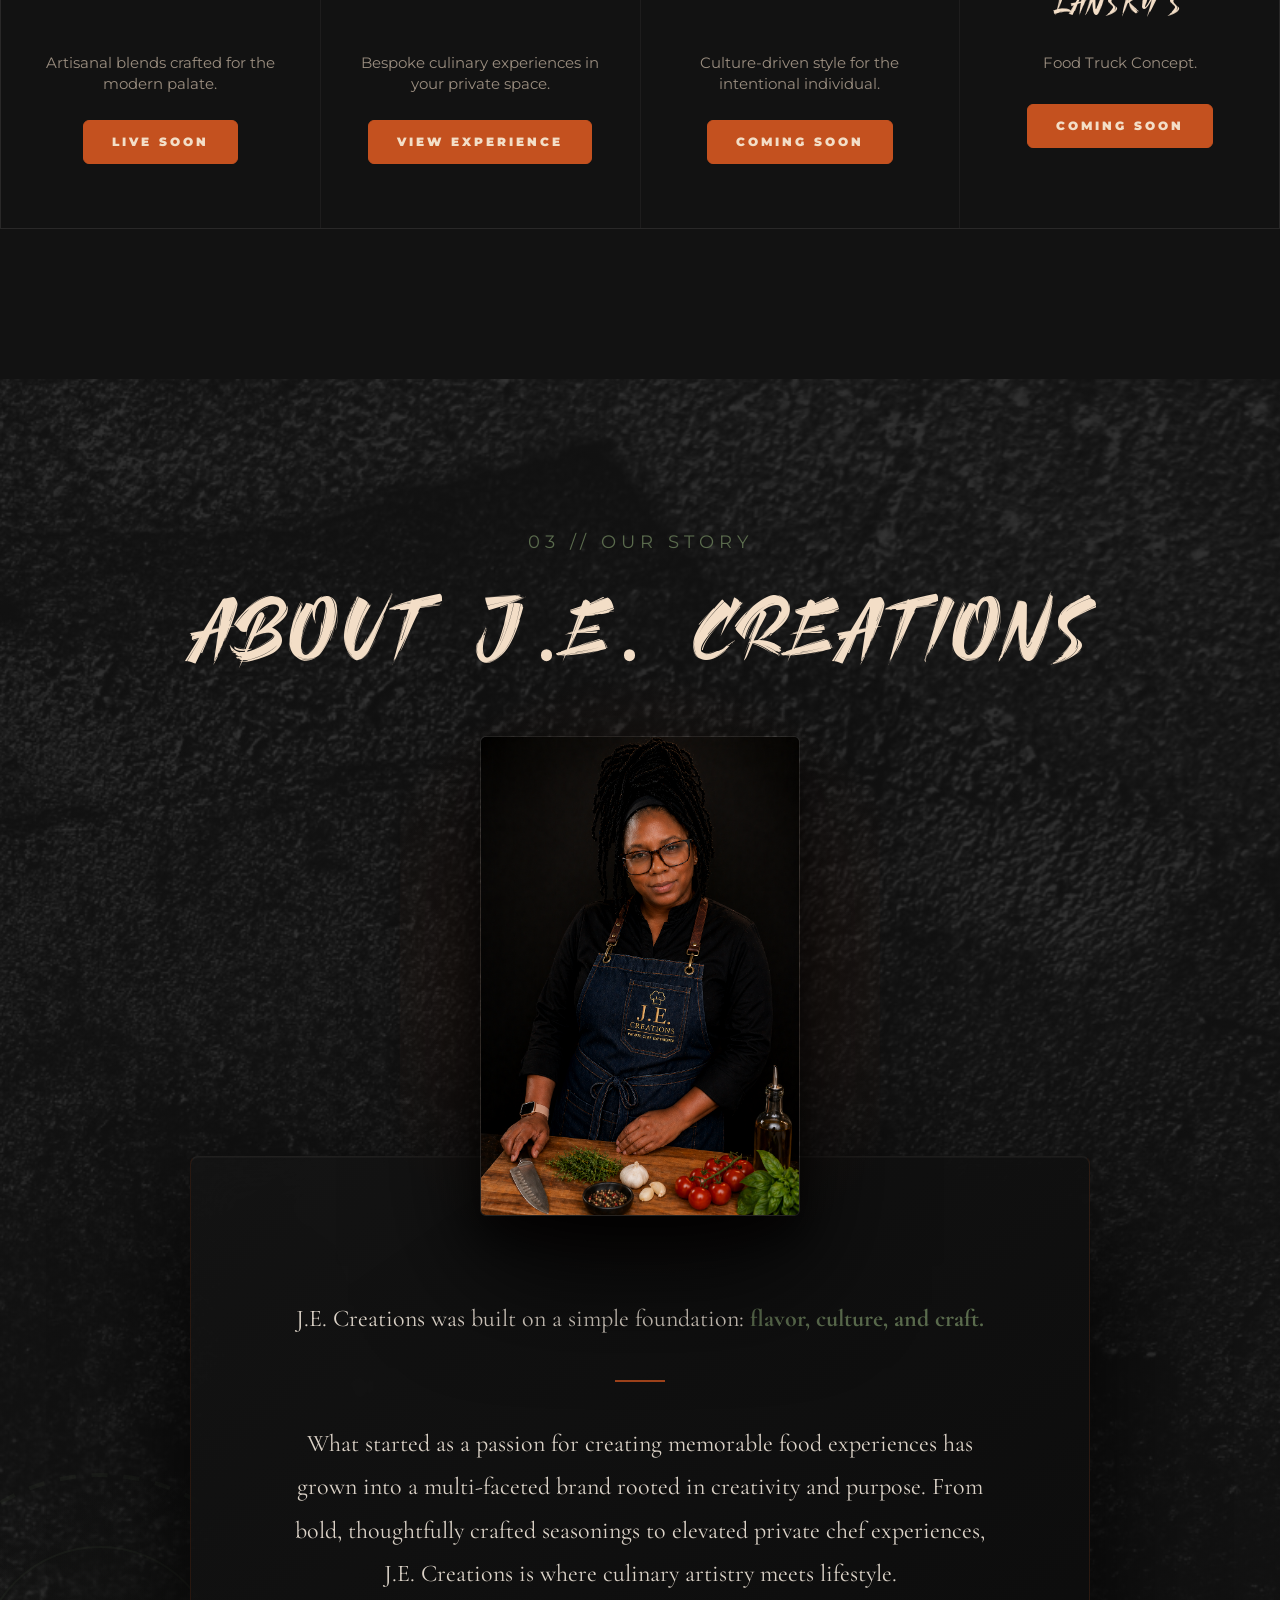
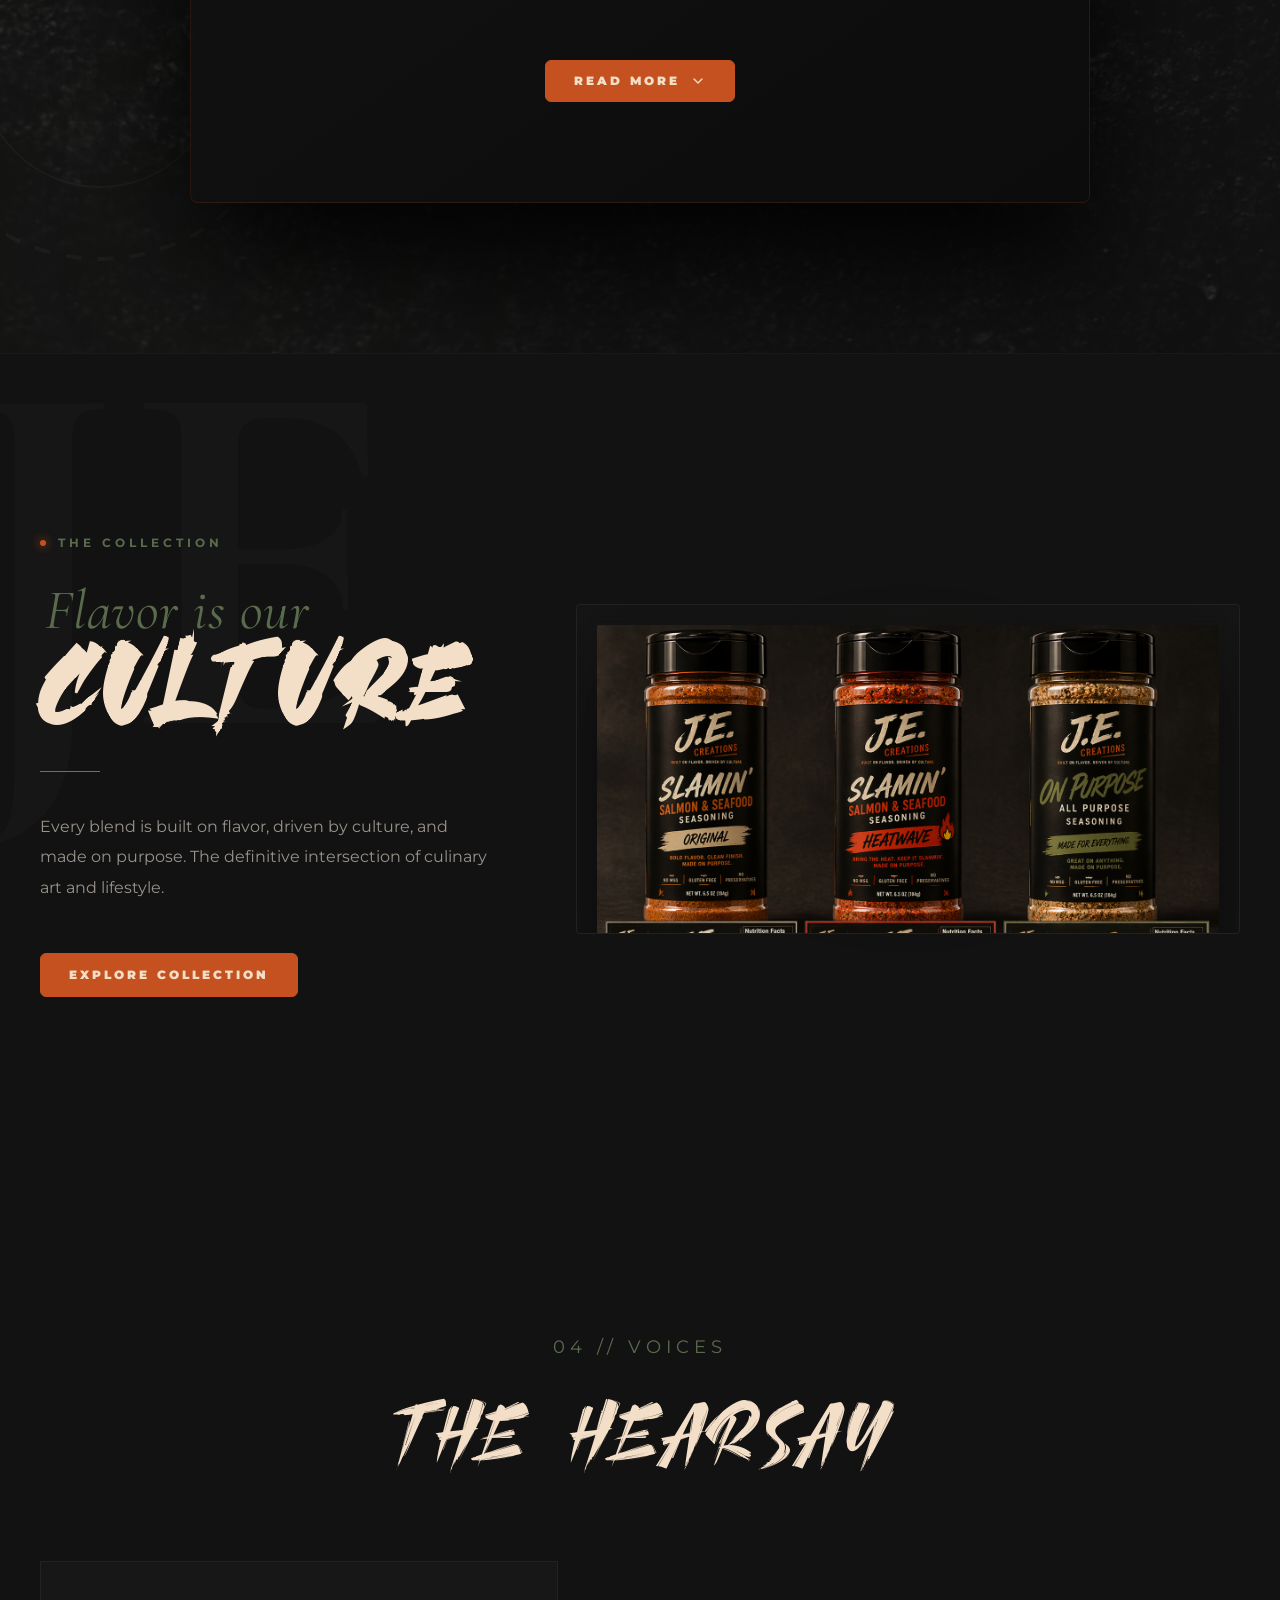
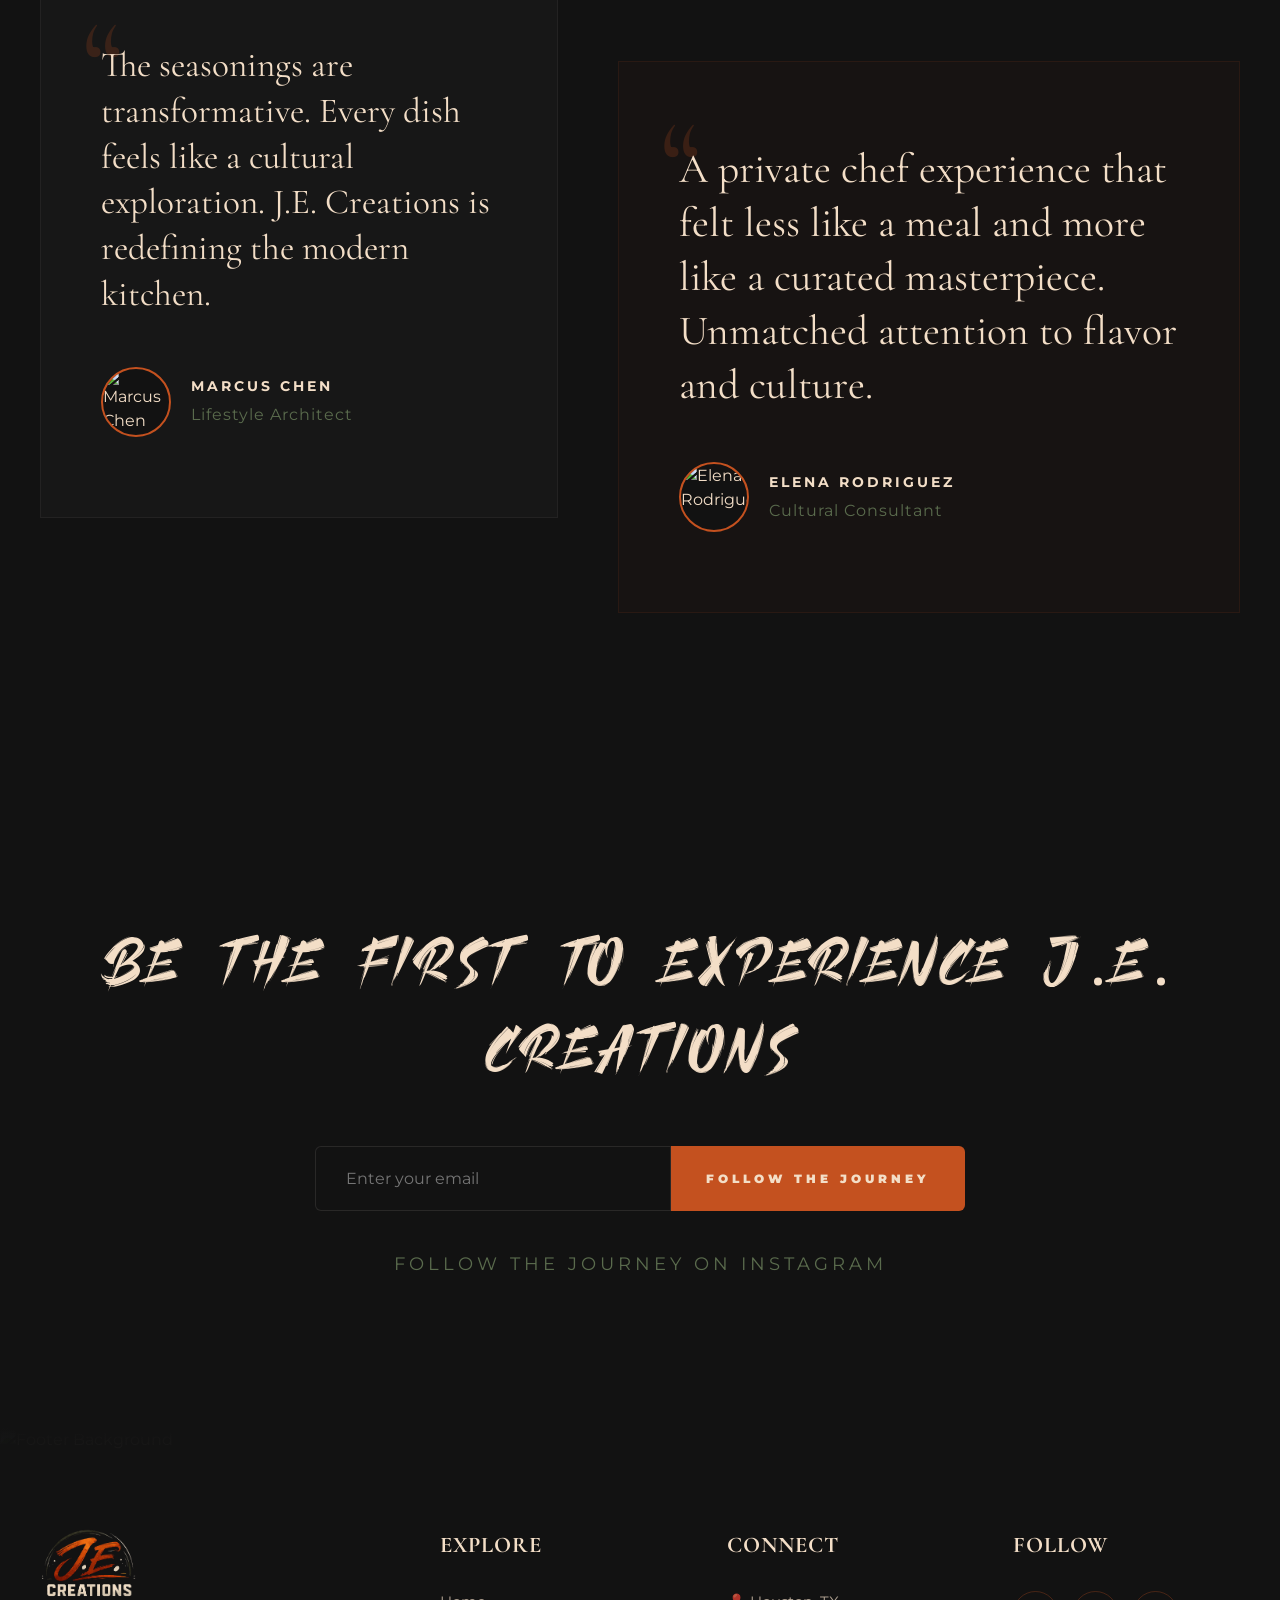
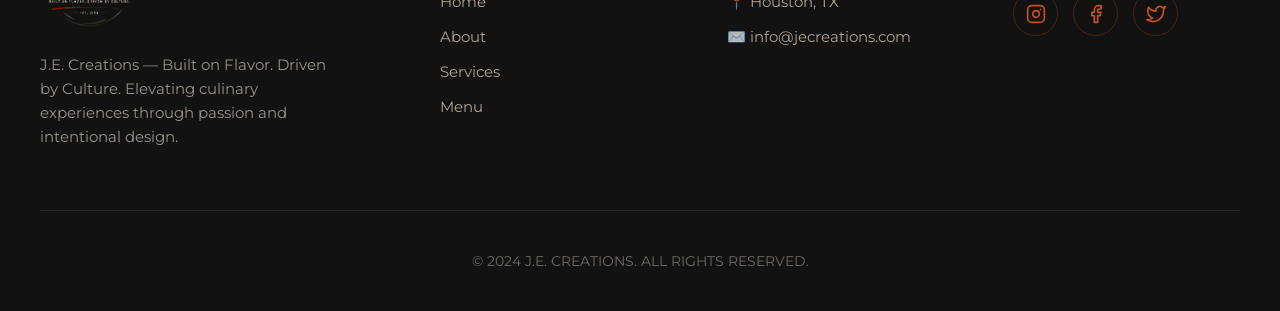
==== commit c2843d24: "Add files via upload" ====
--- a/index.html
+++ b/index.html
@@ -1,27 +1,32 @@
 <!DOCTYPE html>
 <html lang="en">
+
 <head>
     <meta charset="UTF-8">
     <meta name="viewport" content="width=device-width, initial-scale=1.0">
     <title>J.E. Creations | Built on Flavor. Driven by Culture.</title>
     <meta name="description" content="J.E. Creations — Seasonings. Private Chef Experiences. Culture-Driven Creations.">
-    
+
     <!-- Typography -->
     <link rel="preconnect" href="https://fonts.googleapis.com">
     <link rel="preconnect" href="https://fonts.gstatic.com" crossorigin>
-    <link href="https://fonts.googleapis.com/css2?family=Cormorant+Garamond:ital,wght@0,300;0,400;0,500;0,600;0,700;1,400&family=Montserrat:wght@300;400;500;600;700&display=swap" rel="stylesheet">
-    
+    <link
+        href="https://fonts.googleapis.com/css2?family=Cormorant+Garamond:ital,wght@0,300;0,400;0,500;0,600;0,700;1,400&family=Montserrat:wght@300;400;500;600;700&display=swap"
+        rel="stylesheet">
+    <link rel="stylesheet" href="https://cdnjs.cloudflare.com/ajax/libs/font-awesome/6.4.0/css/all.min.css">
+
     <link rel="stylesheet" href="style.css">
 </head>
+
 <body>
 
     <!-- Navigation -->
     <nav class="nav">
         <div class="container nav-inner">
             <a href="#" class="logo">
-                <img src="assets/logo__2_-removebg-preview (1).png" alt="J.E. Creations Logo" style="height: 130px;">
+                <img src="assets/logo__2_-removebg-preview (1).png" alt="J.E. Creations Logo">
             </a>
-            
+
             <div class="nav-toggle" id="mobile-menu-btn">
                 <span></span>
                 <span></span>
@@ -41,13 +46,12 @@
     <!-- 1. Hero Section -->
     <header class="hero">
         <div class="hero-video-bg">
-            <video autoplay muted loop playsinline>
-                <source src="assets/WhatsApp Video 2026-04-21 at 4.12.52 PM.mp4" type="video/mp4">
-            </video>
+            <img src="assets/104770.jpg" alt="Hero Background"
+                style="width: 100%; height: 100%; object-fit: cover; filter: brightness(0.5);">
         </div>
         <div class="hero-overlay"></div>
         <div class="container hero-content reveal">
-            <h1 class="hero-brand">J.E. CREATIONS</h1>
+            <h1 class="hero-brand">J<span class="dot-fix">.</span>E<span class="dot-fix">.</span> CREATIONS</h1>
             <p class="hero-tagline">Built on Flavor. Driven by Culture.</p>
             <p class="hero-subline">Seasonings. Private Chef Experiences. Culture-Driven Creations.</p>
             <div class="hero-actions">
@@ -57,34 +61,97 @@
     </header>
 
     <!-- Marquee Banner -->
-    <div class="marquee-wrapper">
+    <div class="marquee-wrapper" style="display: none;">
         <div class="marquee-content">
             <!-- Set 1 -->
-            <span class="marquee-item"><svg width="20" height="20" viewBox="0 0 24 24" fill="none" stroke="currentColor" stroke-width="2" stroke-linecap="round" stroke-linejoin="round"><path d="M8.5 14.5A2.5 2.5 0 0011 12c0-1.38-.5-2-1-3-1.072-2.143-.224-4.054 2-6 .5 2.5 2 4.9 4 6.5 2 1.6 3 3.5 3 5.5a7 7 0 11-14 0c0-1.153.433-2.294 1-3a2.5 2.5 0 002.5 2.5z"></path></svg> Built on Flavor</span>
-            <span class="dot">✦</span>
-            <span class="marquee-item"><svg width="20" height="20" viewBox="0 0 24 24" fill="none" stroke="currentColor" stroke-width="2" stroke-linecap="round" stroke-linejoin="round"><circle cx="12" cy="12" r="10"></circle><line x1="2" y1="12" x2="22" y2="12"></line><path d="M12 2a15.3 15.3 0 0 1 4 10 15.3 15.3 0 0 1-4 10 15.3 15.3 0 0 1-4-10 15.3 15.3 0 0 1 4-10z"></path></svg> Driven by Culture</span>
-            <span class="dot">✦</span>
-            <span class="marquee-item"><svg width="20" height="20" viewBox="0 0 24 24" fill="none" stroke="currentColor" stroke-width="2" stroke-linecap="round" stroke-linejoin="round"><polygon points="12 2 15.09 8.26 22 9.27 17 14.14 18.18 21.02 12 17.77 5.82 21.02 7 14.14 2 9.27 8.91 8.26 12 2"></polygon></svg> Private Chef Experiences</span>
-            <span class="dot">✦</span>
-            <span class="marquee-item"><svg width="20" height="20" viewBox="0 0 24 24" fill="none" stroke="currentColor" stroke-width="2" stroke-linecap="round" stroke-linejoin="round"><path d="M11 20A7 7 0 0 1 9.8 6.1C15.5 5 17 4.48 19 2c1 2 2 4.18 2 8 0 5.5-4.78 10-10 10Z"></path><line x1="2" y1="22" x2="11" y2="13"></line></svg> Artisanal Seasonings</span>
+            <span class="marquee-item"><svg width="20" height="20" viewBox="0 0 24 24" fill="none" stroke="currentColor"
+                    stroke-width="2" stroke-linecap="round" stroke-linejoin="round">
+                    <path
+                        d="M8.5 14.5A2.5 2.5 0 0011 12c0-1.38-.5-2-1-3-1.072-2.143-.224-4.054 2-6 .5 2.5 2 4.9 4 6.5 2 1.6 3 3.5 3 5.5a7 7 0 11-14 0c0-1.153.433-2.294 1-3a2.5 2.5 0 002.5 2.5z">
+                    </path>
+                </svg> Built on Flavor</span>
+            <span class="dot">✦</span>
+            <span class="marquee-item"><svg width="20" height="20" viewBox="0 0 24 24" fill="none" stroke="currentColor"
+                    stroke-width="2" stroke-linecap="round" stroke-linejoin="round">
+                    <circle cx="12" cy="12" r="10"></circle>
+                    <line x1="2" y1="12" x2="22" y2="12"></line>
+                    <path
+                        d="M12 2a15.3 15.3 0 0 1 4 10 15.3 15.3 0 0 1-4 10 15.3 15.3 0 0 1-4-10 15.3 15.3 0 0 1 4-10z">
+                    </path>
+                </svg> Driven by Culture</span>
+            <span class="dot">✦</span>
+            <span class="marquee-item"><svg width="20" height="20" viewBox="0 0 24 24" fill="none" stroke="currentColor"
+                    stroke-width="2" stroke-linecap="round" stroke-linejoin="round">
+                    <polygon
+                        points="12 2 15.09 8.26 22 9.27 17 14.14 18.18 21.02 12 17.77 5.82 21.02 7 14.14 2 9.27 8.91 8.26 12 2">
+                    </polygon>
+                </svg> Private Chef Experiences</span>
+            <span class="dot">✦</span>
+            <span class="marquee-item"><svg width="20" height="20" viewBox="0 0 24 24" fill="none" stroke="currentColor"
+                    stroke-width="2" stroke-linecap="round" stroke-linejoin="round">
+                    <path d="M11 20A7 7 0 0 1 9.8 6.1C15.5 5 17 4.48 19 2c1 2 2 4.18 2 8 0 5.5-4.78 10-10 10Z"></path>
+                    <line x1="2" y1="22" x2="11" y2="13"></line>
+                </svg> Artisanal Seasonings</span>
             <span class="dot">✦</span>
             <!-- Set 2 -->
-            <span class="marquee-item"><svg width="20" height="20" viewBox="0 0 24 24" fill="none" stroke="currentColor" stroke-width="2" stroke-linecap="round" stroke-linejoin="round"><path d="M8.5 14.5A2.5 2.5 0 0011 12c0-1.38-.5-2-1-3-1.072-2.143-.224-4.054 2-6 .5 2.5 2 4.9 4 6.5 2 1.6 3 3.5 3 5.5a7 7 0 11-14 0c0-1.153.433-2.294 1-3a2.5 2.5 0 002.5 2.5z"></path></svg> Built on Flavor</span>
-            <span class="dot">✦</span>
-            <span class="marquee-item"><svg width="20" height="20" viewBox="0 0 24 24" fill="none" stroke="currentColor" stroke-width="2" stroke-linecap="round" stroke-linejoin="round"><circle cx="12" cy="12" r="10"></circle><line x1="2" y1="12" x2="22" y2="12"></line><path d="M12 2a15.3 15.3 0 0 1 4 10 15.3 15.3 0 0 1-4 10 15.3 15.3 0 0 1-4-10 15.3 15.3 0 0 1 4-10z"></path></svg> Driven by Culture</span>
-            <span class="dot">✦</span>
-            <span class="marquee-item"><svg width="20" height="20" viewBox="0 0 24 24" fill="none" stroke="currentColor" stroke-width="2" stroke-linecap="round" stroke-linejoin="round"><polygon points="12 2 15.09 8.26 22 9.27 17 14.14 18.18 21.02 12 17.77 5.82 21.02 7 14.14 2 9.27 8.91 8.26 12 2"></polygon></svg> Private Chef Experiences</span>
-            <span class="dot">✦</span>
-            <span class="marquee-item"><svg width="20" height="20" viewBox="0 0 24 24" fill="none" stroke="currentColor" stroke-width="2" stroke-linecap="round" stroke-linejoin="round"><path d="M11 20A7 7 0 0 1 9.8 6.1C15.5 5 17 4.48 19 2c1 2 2 4.18 2 8 0 5.5-4.78 10-10 10Z"></path><line x1="2" y1="22" x2="11" y2="13"></line></svg> Artisanal Seasonings</span>
+            <span class="marquee-item"><svg width="20" height="20" viewBox="0 0 24 24" fill="none" stroke="currentColor"
+                    stroke-width="2" stroke-linecap="round" stroke-linejoin="round">
+                    <path
+                        d="M8.5 14.5A2.5 2.5 0 0011 12c0-1.38-.5-2-1-3-1.072-2.143-.224-4.054 2-6 .5 2.5 2 4.9 4 6.5 2 1.6 3 3.5 3 5.5a7 7 0 11-14 0c0-1.153.433-2.294 1-3a2.5 2.5 0 002.5 2.5z">
+                    </path>
+                </svg> Built on Flavor</span>
+            <span class="dot">✦</span>
+            <span class="marquee-item"><svg width="20" height="20" viewBox="0 0 24 24" fill="none" stroke="currentColor"
+                    stroke-width="2" stroke-linecap="round" stroke-linejoin="round">
+                    <circle cx="12" cy="12" r="10"></circle>
+                    <line x1="2" y1="12" x2="22" y2="12"></line>
+                    <path
+                        d="M12 2a15.3 15.3 0 0 1 4 10 15.3 15.3 0 0 1-4 10 15.3 15.3 0 0 1-4-10 15.3 15.3 0 0 1 4-10z">
+                    </path>
+                </svg> Driven by Culture</span>
+            <span class="dot">✦</span>
+            <span class="marquee-item"><svg width="20" height="20" viewBox="0 0 24 24" fill="none" stroke="currentColor"
+                    stroke-width="2" stroke-linecap="round" stroke-linejoin="round">
+                    <polygon
+                        points="12 2 15.09 8.26 22 9.27 17 14.14 18.18 21.02 12 17.77 5.82 21.02 7 14.14 2 9.27 8.91 8.26 12 2">
+                    </polygon>
+                </svg> Private Chef Experiences</span>
+            <span class="dot">✦</span>
+            <span class="marquee-item"><svg width="20" height="20" viewBox="0 0 24 24" fill="none" stroke="currentColor"
+                    stroke-width="2" stroke-linecap="round" stroke-linejoin="round">
+                    <path d="M11 20A7 7 0 0 1 9.8 6.1C15.5 5 17 4.48 19 2c1 2 2 4.18 2 8 0 5.5-4.78 10-10 10Z"></path>
+                    <line x1="2" y1="22" x2="11" y2="13"></line>
+                </svg> Artisanal Seasonings</span>
             <span class="dot">✦</span>
             <!-- Set 3 -->
-            <span class="marquee-item"><svg width="20" height="20" viewBox="0 0 24 24" fill="none" stroke="currentColor" stroke-width="2" stroke-linecap="round" stroke-linejoin="round"><path d="M8.5 14.5A2.5 2.5 0 0011 12c0-1.38-.5-2-1-3-1.072-2.143-.224-4.054 2-6 .5 2.5 2 4.9 4 6.5 2 1.6 3 3.5 3 5.5a7 7 0 11-14 0c0-1.153.433-2.294 1-3a2.5 2.5 0 002.5 2.5z"></path></svg> Built on Flavor</span>
-            <span class="dot">✦</span>
-            <span class="marquee-item"><svg width="20" height="20" viewBox="0 0 24 24" fill="none" stroke="currentColor" stroke-width="2" stroke-linecap="round" stroke-linejoin="round"><circle cx="12" cy="12" r="10"></circle><line x1="2" y1="12" x2="22" y2="12"></line><path d="M12 2a15.3 15.3 0 0 1 4 10 15.3 15.3 0 0 1-4 10 15.3 15.3 0 0 1-4-10 15.3 15.3 0 0 1 4-10z"></path></svg> Driven by Culture</span>
-            <span class="dot">✦</span>
-            <span class="marquee-item"><svg width="20" height="20" viewBox="0 0 24 24" fill="none" stroke="currentColor" stroke-width="2" stroke-linecap="round" stroke-linejoin="round"><polygon points="12 2 15.09 8.26 22 9.27 17 14.14 18.18 21.02 12 17.77 5.82 21.02 7 14.14 2 9.27 8.91 8.26 12 2"></polygon></svg> Private Chef Experiences</span>
-            <span class="dot">✦</span>
-            <span class="marquee-item"><svg width="20" height="20" viewBox="0 0 24 24" fill="none" stroke="currentColor" stroke-width="2" stroke-linecap="round" stroke-linejoin="round"><path d="M11 20A7 7 0 0 1 9.8 6.1C15.5 5 17 4.48 19 2c1 2 2 4.18 2 8 0 5.5-4.78 10-10 10Z"></path><line x1="2" y1="22" x2="11" y2="13"></line></svg> Artisanal Seasonings</span>
+            <span class="marquee-item"><svg width="20" height="20" viewBox="0 0 24 24" fill="none" stroke="currentColor"
+                    stroke-width="2" stroke-linecap="round" stroke-linejoin="round">
+                    <path
+                        d="M8.5 14.5A2.5 2.5 0 0011 12c0-1.38-.5-2-1-3-1.072-2.143-.224-4.054 2-6 .5 2.5 2 4.9 4 6.5 2 1.6 3 3.5 3 5.5a7 7 0 11-14 0c0-1.153.433-2.294 1-3a2.5 2.5 0 002.5 2.5z">
+                    </path>
+                </svg> Built on Flavor</span>
+            <span class="dot">✦</span>
+            <span class="marquee-item"><svg width="20" height="20" viewBox="0 0 24 24" fill="none" stroke="currentColor"
+                    stroke-width="2" stroke-linecap="round" stroke-linejoin="round">
+                    <circle cx="12" cy="12" r="10"></circle>
+                    <line x1="2" y1="12" x2="22" y2="12"></line>
+                    <path
+                        d="M12 2a15.3 15.3 0 0 1 4 10 15.3 15.3 0 0 1-4 10 15.3 15.3 0 0 1-4-10 15.3 15.3 0 0 1 4-10z">
+                    </path>
+                </svg> Driven by Culture</span>
+            <span class="dot">✦</span>
+            <span class="marquee-item"><svg width="20" height="20" viewBox="0 0 24 24" fill="none" stroke="currentColor"
+                    stroke-width="2" stroke-linecap="round" stroke-linejoin="round">
+                    <polygon
+                        points="12 2 15.09 8.26 22 9.27 17 14.14 18.18 21.02 12 17.77 5.82 21.02 7 14.14 2 9.27 8.91 8.26 12 2">
+                    </polygon>
+                </svg> Private Chef Experiences</span>
+            <span class="dot">✦</span>
+            <span class="marquee-item"><svg width="20" height="20" viewBox="0 0 24 24" fill="none" stroke="currentColor"
+                    stroke-width="2" stroke-linecap="round" stroke-linejoin="round">
+                    <path d="M11 20A7 7 0 0 1 9.8 6.1C15.5 5 17 4.48 19 2c1 2 2 4.18 2 8 0 5.5-4.78 10-10 10Z"></path>
+                    <line x1="2" y1="22" x2="11" y2="13"></line>
+                </svg> Artisanal Seasonings</span>
             <span class="dot">✦</span>
         </div>
     </div>
@@ -93,11 +160,13 @@
     <!-- 2. What We Offer -->
     <section id="offerings" class="offerings reveal">
         <div class="offerings-watermark">CULTURE</div>
-        
+
         <!-- Premium Background Element -->
         <div class="bg-element bg-element-1">
             <svg width="600" height="600" viewBox="0 0 100 100" fill="none" xmlns="http://www.w3.org/2000/svg">
-                <path d="M50 0L52.5 40L90 10L60 45L100 50L60 55L90 90L52.5 60L50 100L47.5 60L10 90L40 55L0 50L40 45L10 10L47.5 40L50 0Z" fill="currentColor"/>
+                <path
+                    d="M50 0L52.5 40L90 10L60 45L100 50L60 55L90 90L52.5 60L50 100L47.5 60L10 90L40 55L0 50L40 45L10 10L47.5 40L50 0Z"
+                    fill="currentColor" />
             </svg>
         </div>
 
@@ -106,47 +175,65 @@
                 <span class="section-sub">02 // THE PORTFOLIO</span>
                 <h2 class="section-title">Elevated Creations</h2>
             </div>
-            
-            <div class="offerings-grid">
-                <div class="offering-item">
-                    <span class="offering-num">01.</span>
-                    <div class="offering-icon">
-                        <svg width="32" height="32" viewBox="0 0 24 24" fill="none" stroke="currentColor" stroke-width="1" stroke-linecap="round" stroke-linejoin="round"><path d="M12 2l3.09 6.26L22 9.27l-5 4.87 1.18 6.88L12 17.77l-6.18 3.25L7 14.14 2 9.27l6.91-1.01L12 2z"/></svg>
-                    </div>
-                    <h3>Seasonings</h3>
-                    <p>Artisanal blends crafted for the modern palate.</p>
-                    <div class="status">Live Soon</div>
-                </div>
-                
-                <div class="offering-item">
-                    <span class="offering-num">02.</span>
-                    <div class="offering-icon">
-                        <svg width="32" height="32" viewBox="0 0 24 24" fill="none" stroke="currentColor" stroke-width="1" stroke-linecap="round" stroke-linejoin="round"><path d="M6 13.87A4 4 0 0 1 7.41 6a5.11 5.11 0 0 1 1.05-1.54 5 5 0 0 1 7.08 0A5.11 5.11 0 0 1 16.59 6 4 4 0 0 1 18 13.87V21H6v-7.13z"/><path d="M18 21l-4-4"/><path d="M6 21l4-4"/></svg>
-                    </div>
-                    <h3>Private Chef</h3>
-                    <p>Bespoke culinary experiences in your private space.</p>
-                    <div class="status">Booking 2024</div>
-                </div>
-                
-                <div class="offering-item">
-                    <span class="offering-num">03.</span>
-                    <div class="offering-icon">
-                        <svg width="32" height="32" viewBox="0 0 24 24" fill="none" stroke="currentColor" stroke-width="1" stroke-linecap="round" stroke-linejoin="round"><path d="M20.38 3.46L16 2L11 3.5L6 2L1.62 3.46c-.41.14-.62.58-.51.99l2 8c.08.32.37.55.7.55h2.19l1.5 8.25c.06.33.35.56.69.56h7.62c.34 0 .63-.23.69-.56L18 13h2.19c.33 0 .62-.23.7-.55l2-8c.11-.41-.1-.85-.51-.99z"/></svg>
-                    </div>
-                    <h3>Apparel</h3>
-                    <p>Culture-driven style for the intentional individual.</p>
-                    <div class="status">Coming Soon</div>
-                </div>
-                
-                <div class="offering-item">
-                    <span class="offering-num">04.</span>
-                    <div class="offering-icon">
-                        <svg width="32" height="32" viewBox="0 0 24 24" fill="none" stroke="currentColor" stroke-width="1" stroke-linecap="round" stroke-linejoin="round"><circle cx="12" cy="12" r="10"/><path d="M12 8l4 4-4 4M8 12h8"/></svg>
-                    </div>
-                    <h3>Loaded Lansky's</h3>
-                    <p>Food Truck Concept.</p>
-                    <div class="status">Coming Soon</div>
-                </div>
+        </div>
+
+        <div class="offerings-grid">
+            <div class="offering-item">
+                <span class="offering-num">01.</span>
+                <div class="offering-icon">
+                    <svg width="32" height="32" viewBox="0 0 24 24" fill="none" stroke="currentColor" stroke-width="1"
+                        stroke-linecap="round" stroke-linejoin="round">
+                        <path
+                            d="M12 2l3.09 6.26L22 9.27l-5 4.87 1.18 6.88L12 17.77l-6.18 3.25L7 14.14 2 9.27l6.91-1.01L12 2z" />
+                    </svg>
+                </div>
+                <h3>Seasonings</h3>
+                <p>Artisanal blends crafted for the modern palate.</p>
+                <div class="status">Live Soon</div>
+            </div>
+
+            <div class="offering-item">
+                <span class="offering-num">02.</span>
+                <div class="offering-icon">
+                    <svg width="32" height="32" viewBox="0 0 24 24" fill="none" stroke="currentColor" stroke-width="1"
+                        stroke-linecap="round" stroke-linejoin="round">
+                        <path
+                            d="M6 13.87A4 4 0 0 1 7.41 6a5.11 5.11 0 0 1 1.05-1.54 5 5 0 0 1 7.08 0A5.11 5.11 0 0 1 16.59 6 4 4 0 0 1 18 13.87V21H6v-7.13z" />
+                        <path d="M18 21l-4-4" />
+                        <path d="M6 21l4-4" />
+                    </svg>
+                </div>
+                <h3>Private Chef</h3>
+                <p>Bespoke culinary experiences in your private space.</p>
+                <a href="date-night.html" class="status">View Experience</a>
+            </div>
+
+            <div class="offering-item">
+                <span class="offering-num">03.</span>
+                <div class="offering-icon">
+                    <svg width="32" height="32" viewBox="0 0 24 24" fill="none" stroke="currentColor" stroke-width="1"
+                        stroke-linecap="round" stroke-linejoin="round">
+                        <path
+                            d="M20.38 3.46L16 2L11 3.5L6 2L1.62 3.46c-.41.14-.62.58-.51.99l2 8c.08.32.37.55.7.55h2.19l1.5 8.25c.06.33.35.56.69.56h7.62c.34 0 .63-.23.69-.56L18 13h2.19c.33 0 .62-.23.7-.55l2-8c.11-.41-.1-.85-.51-.99z" />
+                    </svg>
+                </div>
+                <h3>Apparel</h3>
+                <p>Culture-driven style for the intentional individual.</p>
+                <div class="status">Coming Soon</div>
+            </div>
+
+            <div class="offering-item">
+                <span class="offering-num">04.</span>
+                <div class="offering-icon">
+                    <svg width="32" height="32" viewBox="0 0 24 24" fill="none" stroke="currentColor" stroke-width="1"
+                        stroke-linecap="round" stroke-linejoin="round">
+                        <circle cx="12" cy="12" r="10" />
+                        <path d="M12 8l4 4-4 4M8 12h8" />
+                    </svg>
+                </div>
+                <h3>Loaded Lansky's</h3>
+                <p>Food Truck Concept.</p>
+                <div class="status">Coming Soon</div>
             </div>
         </div>
     </section>
@@ -164,38 +251,52 @@
         <div class="container about-inner" style="text-align: center;">
             <div class="section-header" style="text-align: center; margin-bottom: 60px; width: 100%;">
                 <span class="section-sub">03 // OUR STORY</span>
-                <h2 class="section-title">About J.E. Creations</h2>
+                <h2 class="section-title">About J<span class="dot-fix">.</span>E<span class="dot-fix">.</span> Creations
+                </h2>
             </div>
             <div class="about-image-wrap">
-                <img src="assets/female_chef.png" alt="J.E. Creations Brand" class="about-brand-img">
+                <img src="assets/Jade Turner.png" alt="J.E. Creations Brand" class="about-brand-img">
             </div>
             <div class="about-content">
                 <p class="about-text">
-                    J.E. Creations was built on a simple foundation: <span>flavor, culture, and craft.</span>
+                    J.E. Creations was built on a simple foundation: <span
+                        style="color: var(--muted-olive); font-weight: 900; font-style: normal;">flavor, culture, and
+                        craft.</span>
                 </p>
                 <div class="about-divider"></div>
                 <p class="about-text">
-                    What started as a passion for creating memorable food experiences has grown into a multi-faceted brand rooted in creativity and purpose. From bold, thoughtfully crafted seasonings to elevated private chef experiences, J.E. Creations is where culinary artistry meets lifestyle.
+                    What started as a passion for creating memorable food experiences has grown into a multi-faceted
+                    brand rooted in creativity and purpose. From bold, thoughtfully crafted seasonings to elevated
+                    private chef experiences, J.E. Creations is where culinary artistry meets lifestyle.
                 </p>
-                
+
                 <div id="more-about" class="more-content">
                     <br>
                     <p class="about-text">
-                        Every detail matters—from the way flavors are layered to how each product and experience is presented. Whether it’s through a signature spice blend, a curated dining experience, or future ventures in apparel and hospitality, the goal remains the same: to create something that feels authentic, intentional, and unforgettable.
+                        Every detail matters—from the way flavors are layered to how each product and experience is
+                        presented. Whether it’s through a signature spice blend, a curated dining experience, or future
+                        ventures in apparel and hospitality, the goal remains the same: to create something that feels
+                        authentic, intentional, and unforgettable.
                     </p>
                     <br>
                     <p class="about-text">
-                        J.E. Creations isn’t just about food—it’s about expression. It’s about bringing people together, telling stories through flavor, and building something that reflects both culture and individuality.
+                        J.E. Creations isn’t just about food—it’s about expression. It’s about bringing people together,
+                        telling stories through flavor, and building something that reflects both culture and
+                        individuality.
                     </p>
                     <br>
-                    <p class="about-text" style="font-weight: 700; color: var(--burnt-orange);">
+                    <p class="about-text" style="font-weight: 700; color: var(--muted-olive);">
                         Built on Flavor. Driven by Culture.
                     </p>
                 </div>
-                
-                <button id="read-more-btn" class="btn" style="margin-top: 30px; display: inline-flex; align-items: center; justify-content: center; gap: 10px;">
+
+                <button id="read-more-btn" class="btn"
+                    style="margin-top: 30px; display: inline-flex; align-items: center; justify-content: center; gap: 10px;">
                     <span>Read More</span>
-                    <svg width="16" height="16" viewBox="0 0 24 24" fill="none" stroke="currentColor" stroke-width="2" stroke-linecap="round" stroke-linejoin="round"><path d="M6 9l6 6 6-6"/></svg>
+                    <svg width="16" height="16" viewBox="0 0 24 24" fill="none" stroke="currentColor" stroke-width="2"
+                        stroke-linecap="round" stroke-linejoin="round">
+                        <path d="M6 9l6 6 6-6" />
+                    </svg>
                 </button>
             </div>
         </div>
@@ -203,7 +304,7 @@
 
     <!-- 3b. Visual Showcase -->
     <section class="premium-showcase reveal">
-        <div class="showcase-watermark">J.E.</div>
+        <div class="showcase-watermark">JE</div>
         <div class="container showcase-grid">
             <div class="showcase-content-left">
                 <div class="showcase-badge">
@@ -215,12 +316,10 @@
                     <span class="title-line-2">Culture.</span>
                 </h2>
                 <div class="showcase-divider"></div>
-                <p class="showcase-desc">Every blend is built on flavor, driven by culture, and made on purpose. The definitive intersection of culinary art and lifestyle.</p>
+                <p class="showcase-desc">Every blend is built on flavor, driven by culture, and made on purpose. The
+                    definitive intersection of culinary art and lifestyle.</p>
                 <div class="showcase-action">
-                    <a href="#seasonings" class="elegant-link">
-                        <span>Explore Collection</span>
-                        <svg width="24" height="24" viewBox="0 0 24 24" fill="none" stroke="currentColor" stroke-width="2" stroke-linecap="round" stroke-linejoin="round"><line x1="5" y1="12" x2="19" y2="12"></line><polyline points="12 5 19 12 12 19"></polyline></svg>
-                    </a>
+                    <a href="#cta" class="btn nav-btn">Explore Collection</a>
                 </div>
             </div>
             <div class="showcase-image-right">
@@ -241,16 +340,18 @@
                 <span class="section-sub">04 // VOICES</span>
                 <h2 class="section-title">The Hearsay</h2>
             </div>
-            
+
             <div class="testimonials-grid">
                 <div class="testimonial-card">
                     <div class="quote-icon">“</div>
                     <p class="testimonial-text">
-                        The seasonings are transformative. Every dish feels like a cultural exploration. J.E. Creations is redefining the modern kitchen.
+                        The seasonings are transformative. Every dish feels like a cultural exploration. J.E. Creations
+                        is redefining the modern kitchen.
                     </p>
                     <div class="testimonial-meta">
                         <div class="testimonial-avatar">
-                            <img src="https://images.unsplash.com/photo-1507003211169-0a1dd7228f2d?q=80&w=200&h=200&auto=format&fit=crop" alt="Marcus Chen">
+                            <img src="https://images.unsplash.com/photo-1507003211169-0a1dd7228f2d?q=80&w=200&h=200&auto=format&fit=crop"
+                                alt="Marcus Chen">
                         </div>
                         <div class="testimonial-author">
                             <span class="author-name">Marcus Chen</span>
@@ -258,15 +359,17 @@
                         </div>
                     </div>
                 </div>
-                
+
                 <div class="testimonial-card featured">
                     <div class="quote-icon">“</div>
                     <p class="testimonial-text">
-                        A private chef experience that felt less like a meal and more like a curated masterpiece. Unmatched attention to flavor and culture.
+                        A private chef experience that felt less like a meal and more like a curated masterpiece.
+                        Unmatched attention to flavor and culture.
                     </p>
                     <div class="testimonial-meta">
                         <div class="testimonial-avatar">
-                            <img src="https://images.unsplash.com/photo-1494790108377-be9c29b29330?q=80&w=200&h=200&auto=format&fit=crop" alt="Elena Rodriguez">
+                            <img src="https://images.unsplash.com/photo-1494790108377-be9c29b29330?q=80&w=200&h=200&auto=format&fit=crop"
+                                alt="Elena Rodriguez">
                         </div>
                         <div class="testimonial-author">
                             <span class="author-name">Elena Rodriguez</span>
@@ -281,7 +384,8 @@
     <!-- 5. Final CTA Section -->
     <section id="cta" class="final-cta reveal">
         <div class="container">
-            <h2 class="cta-title">Be the First to Experience J.E. Creations</h2>
+            <h2 class="cta-title">Be the First to Experience J<span class="dot-fix">.</span>E<span
+                    class="dot-fix">.</span> Creations</h2>
             <div class="email-capture">
                 <input type="email" placeholder="Enter your email" aria-label="Email address">
                 <button class="btn btn-submit">Follow the Journey</button>
@@ -293,17 +397,19 @@
     <!-- Footer -->
     <footer class="site-footer">
         <div class="footer-bg-wrap">
-            <img src="https://images.unsplash.com/photo-1514362545857-3bc16c4c7d1b?q=80&w=2070&auto=format&fit=crop" alt="Footer Background" class="footer-bg-img">
+            <img src="https://images.unsplash.com/photo-1514362545857-3bc16c4c7d1b?q=80&w=2070&auto=format&fit=crop"
+                alt="Footer Background" class="footer-bg-img">
             <div class="footer-overlay"></div>
         </div>
-        
+
         <div class="container footer-content">
             <div class="footer-grid">
                 <div class="footer-brand">
                     <img src="assets/logo__2_-removebg-preview (1).png" alt="J.E. Creations" class="footer-logo">
-                    <p class="footer-desc">J.E. Creations — Built on Flavor. Driven by Culture. Elevating culinary experiences through passion and intentional design.</p>
-                </div>
-                
+                    <p class="footer-desc">J.E. Creations — Built on Flavor. Driven by Culture. Elevating culinary
+                        experiences through passion and intentional design.</p>
+                </div>
+
                 <div class="footer-group">
                     <h4 class="footer-title">Explore</h4>
                     <ul class="footer-links">
@@ -326,18 +432,31 @@
                     <h4 class="footer-title">Follow</h4>
                     <div class="footer-socials">
                         <a href="#" class="social-icon" aria-label="Instagram">
-                            <svg width="20" height="20" viewBox="0 0 24 24" fill="none" stroke="currentColor" stroke-width="2" stroke-linecap="round" stroke-linejoin="round"><rect x="2" y="2" width="20" height="20" rx="5" ry="5"></rect><path d="M16 11.37A4 4 0 1 1 12.63 8 4 4 0 0 1 16 11.37z"></path><line x1="17.5" y1="6.5" x2="17.51" y2="6.5"></line></svg>
+                            <svg width="20" height="20" viewBox="0 0 24 24" fill="none" stroke="currentColor"
+                                stroke-width="2" stroke-linecap="round" stroke-linejoin="round">
+                                <rect x="2" y="2" width="20" height="20" rx="5" ry="5"></rect>
+                                <path d="M16 11.37A4 4 0 1 1 12.63 8 4 4 0 0 1 16 11.37z"></path>
+                                <line x1="17.5" y1="6.5" x2="17.51" y2="6.5"></line>
+                            </svg>
                         </a>
                         <a href="#" class="social-icon" aria-label="Facebook">
-                            <svg width="20" height="20" viewBox="0 0 24 24" fill="none" stroke="currentColor" stroke-width="2" stroke-linecap="round" stroke-linejoin="round"><path d="M18 2h-3a5 5 0 0 0-5 5v3H7v4h3v8h4v-8h3l1-4h-4V7a1 1 0 0 1 1-1h3z"></path></svg>
+                            <svg width="20" height="20" viewBox="0 0 24 24" fill="none" stroke="currentColor"
+                                stroke-width="2" stroke-linecap="round" stroke-linejoin="round">
+                                <path d="M18 2h-3a5 5 0 0 0-5 5v3H7v4h3v8h4v-8h3l1-4h-4V7a1 1 0 0 1 1-1h3z"></path>
+                            </svg>
                         </a>
                         <a href="#" class="social-icon" aria-label="Twitter">
-                            <svg width="20" height="20" viewBox="0 0 24 24" fill="none" stroke="currentColor" stroke-width="2" stroke-linecap="round" stroke-linejoin="round"><path d="M23 3a10.9 10.9 0 0 1-3.14 1.53 4.48 4.48 0 0 0-7.86 3v1A10.66 10.66 0 0 1 3 4s-4 9 5 13a11.64 11.64 0 0 1-7 2c9 5 20 0 20-11.5a4.5 4.5 0 0 0-.08-.83A7.72 7.72 0 0 0 23 3z"></path></svg>
+                            <svg width="20" height="20" viewBox="0 0 24 24" fill="none" stroke="currentColor"
+                                stroke-width="2" stroke-linecap="round" stroke-linejoin="round">
+                                <path
+                                    d="M23 3a10.9 10.9 0 0 1-3.14 1.53 4.48 4.48 0 0 0-7.86 3v1A10.66 10.66 0 0 1 3 4s-4 9 5 13a11.64 11.64 0 0 1-7 2c9 5 20 0 20-11.5a4.5 4.5 0 0 0-.08-.83A7.72 7.72 0 0 0 23 3z">
+                                </path>
+                            </svg>
                         </a>
                     </div>
                 </div>
             </div>
-            
+
             <div class="footer-bottom">
                 <p>© 2024 J.E. CREATIONS. ALL RIGHTS RESERVED.</p>
             </div>
@@ -346,4 +465,5 @@
 
     <script src="main.js"></script>
 </body>
-</html>
+
+</html>
--- a/style.css
+++ b/style.css
@@ -1,8 +1,15 @@
+@font-face {
+  font-family: 'Cluisher Brush';
+  src: url('assets/CLUISHER_BRUSH.otf') format('opentype');
+  font-weight: normal;
+  font-style: normal;
+}
+
 :root {
   /* Brand Colors - STRICT */
   --charcoal-black: #121212;
   --burnt-orange: #C4511F;
-  --warm-cream: #F2E8DC;
+  --warm-cream: #F3DEC7;
   --muted-olive: #5A6B4D;
 
   /* Typography - Elite Restaurant Feel */
@@ -70,13 +77,25 @@
 }
 
 @keyframes spinSlow {
-  from { transform: rotate(0deg); }
-  to { transform: rotate(360deg); }
+  from {
+    transform: rotate(0deg);
+  }
+
+  to {
+    transform: rotate(360deg);
+  }
 }
 
 @keyframes floatSlow {
-  0%, 100% { transform: translateY(0); }
-  50% { transform: translateY(-30px); }
+
+  0%,
+  100% {
+    transform: translateY(0);
+  }
+
+  50% {
+    transform: translateY(-30px);
+  }
 }
 
 .container {
@@ -142,15 +161,12 @@
 /* --- Global Buttons --- */
 .btn {
   display: inline-block;
-  padding: 14px 35px;
-  /* Slightly smaller, more refined */
+  padding: 12px 28px;
   font-family: var(--font-body);
-  font-size: 0.7rem;
-  /* Smaller for luxury feel */
-  font-weight: 700;
-  text-transform: uppercase;
-  letter-spacing: 5px;
-  /* Increased for elite look */
+  font-size: 0.75rem;
+  font-weight: 900;
+  text-transform: uppercase;
+  letter-spacing: 3px;
   color: var(--warm-cream);
   border: 1px solid var(--burnt-orange);
   background: var(--burnt-orange);
@@ -171,20 +187,11 @@
 }
 
 .nav-btn {
-  padding: 12px 28px;
-  font-size: 0.75rem;
-  letter-spacing: 3px;
-  border-color: var(--burnt-orange);
+  /* Inherits from .btn */
 }
 
 .btn-coming-soon {
-  border-color: var(--burnt-orange);
-  background-color: var(--burnt-orange);
-  /* Solid brand color for max prominence */
-  color: var(--warm-cream);
-  padding: 18px 50px;
-  /* Larger for prominence */
-  box-shadow: 0 10px 30px rgba(0, 0, 0, 0.5);
+  /* Inherits from .btn */
 }
 
 .btn-coming-soon:hover {
@@ -245,7 +252,8 @@
   z-index: 1;
 }
 
-.hero-video-bg video {
+.hero-video-bg video,
+.hero-video-bg img {
   width: 100%;
   height: 100%;
   object-fit: cover;
@@ -274,10 +282,11 @@
 }
 
 .hero-brand {
-  font-family: var(--font-heading);
-  font-size: 8rem;
-  font-weight: 900;
-  letter-spacing: -2px;
+  font-family: 'Cluisher Brush', sans-serif;
+  font-size: 11rem;
+  font-weight: normal;
+  letter-spacing: 2px;
+  word-spacing: 0.5rem;
   line-height: 0.85;
   margin-bottom: 20px;
   color: var(--warm-cream);
@@ -286,9 +295,9 @@
 
 .hero-tagline {
   font-family: var(--font-heading);
-  font-size: 2.5rem;
-  font-weight: 800;
-  color: var(--burnt-orange);
+  font-size: 3.5rem;
+  font-weight: 700;
+  color: #5a6b4d;
   text-transform: uppercase;
   letter-spacing: 2px;
   margin-bottom: 15px;
@@ -334,17 +343,20 @@
   letter-spacing: 3px;
   text-transform: uppercase;
   padding: 0 30px;
-  color: var(--warm-cream); /* Changed to cream */
+  color: var(--warm-cream);
+  /* Changed to cream */
 }
 
 .marquee-item svg {
   opacity: 1;
-  stroke: var(--warm-cream); /* Ensure icons are cream */
+  stroke: var(--warm-cream);
+  /* Ensure icons are cream */
 }
 
 .marquee-content .dot {
   font-size: 1rem;
-  color: var(--warm-cream); /* Changed dot to cream */
+  color: var(--warm-cream);
+  /* Changed dot to cream */
   padding: 0;
   opacity: 0.5;
 }
@@ -358,6 +370,7 @@
   .marquee-wrapper {
     padding: 8px 0;
   }
+
   .marquee-item {
     font-size: 0.75rem;
     gap: 8px;
@@ -366,9 +379,17 @@
 }
 
 @keyframes marquee {
-  0% { transform: translateX(0); }
-  100% { transform: translateX(-33.33%); } /* Adjusted for 3 sets of content */
-}
+  0% {
+    transform: translateX(0);
+  }
+
+  100% {
+    transform: translateX(-33.33%);
+  }
+
+  /* Adjusted for 3 sets of content */
+}
+
 /* --- 2. What We Offer --- */
 .offerings {
   padding: 150px 0;
@@ -406,7 +427,7 @@
 
 .section-header {
   margin-bottom: 80px;
-  text-align: left;
+  text-align: center;
   position: relative;
   z-index: 2;
 }
@@ -414,17 +435,39 @@
 .section-sub {
   display: block;
   font-family: var(--font-body);
-  font-size: 0.75rem;
+  font-size: 1.1rem;
   letter-spacing: 5px;
   color: var(--muted-olive);
   margin-bottom: 15px;
 }
 
 .section-title {
-  font-family: var(--font-heading);
-  font-size: 3.5rem;
-  color: var(--warm-cream);
-  font-weight: 500;
+  font-family: 'Cluisher Brush' !important;
+  font-size: 6rem;
+  color: var(--warm-cream);
+  font-weight: normal !important;
+  letter-spacing: 6px;
+  word-spacing: 0.4rem;
+  text-transform: uppercase;
+  line-height: 1.1;
+}
+
+/* Fix for missing dots in brush font */
+.section-title span.dot-fix,
+.cta-title span.dot-fix,
+.hero-brand span.dot-fix,
+.showcase-watermark span.dot-fix {
+  display: inline-block;
+  width: 0.12em;
+  height: 0.12em;
+  background-color: var(--warm-cream);
+  border-radius: 50%;
+  margin: 0 0.15em;
+  vertical-align: middle;
+  transform: translateY(0.2em);
+  color: transparent;
+  overflow: hidden;
+  line-height: 0;
 }
 
 .offerings-grid {
@@ -436,6 +479,7 @@
   border: 1px solid rgba(242, 232, 220, 0.05);
   position: relative;
   z-index: 2;
+  width: 100%;
 }
 
 .offering-item {
@@ -459,7 +503,7 @@
 
 .offering-num {
   font-family: var(--font-body);
-  font-size: 0.65rem;
+  font-size: 1rem;
   color: var(--burnt-orange);
   margin-bottom: 25px;
   letter-spacing: 4px;
@@ -471,6 +515,7 @@
   background: rgba(242, 232, 220, 0.05);
   border: 1px solid rgba(242, 232, 220, 0.1);
   border-radius: 50%;
+  flex-shrink: 0;
   position: relative;
   /* Essential for absolute centering */
   margin: 0 auto 35px;
@@ -498,15 +543,17 @@
 }
 
 .offering-item h3 {
-  font-family: var(--font-heading);
-  font-size: 2.2rem;
-  font-weight: 500;
+  font-family: 'Cluisher Brush' !important;
+  font-size: 2.8rem;
+  font-weight: normal !important;
+  letter-spacing: 4px;
+  word-spacing: 1.2rem;
   margin-bottom: 25px;
   text-transform: uppercase;
-  letter-spacing: 2px;
-  color: var(--warm-cream);
-  line-height: 1.1;
-  min-height: 2.2em;
+  color: var(--warm-cream);
+  line-height: 1.3;
+  min-height: 7.5rem;
+  text-align: center;
   /* Ensure consistent heading height */
   display: flex;
   align-items: center;
@@ -556,9 +603,14 @@
 }
 
 .offering-item h3 {
-  font-family: var(--font-heading);
-  text-transform: uppercase;
-  letter-spacing: 1px;
+  font-family: 'Cluisher Brush' !important;
+  font-size: 2.2rem;
+  color: var(--warm-cream);
+  text-transform: uppercase;
+  letter-spacing: 3px;
+  word-spacing: 0.4rem;
+  margin-bottom: 15px;
+  font-weight: normal !important;
 }
 
 .offering-item p {
@@ -568,16 +620,33 @@
 }
 
 .offering-item .status {
-  color: var(--muted-olive);
-  font-weight: 700;
-  text-transform: uppercase;
-  letter-spacing: 2px;
-  font-size: 0.8rem;
+  display: inline-block;
+  padding: 12px 28px;
+  background-color: var(--burnt-orange);
+  color: var(--warm-cream);
+  font-weight: 900;
+  text-transform: uppercase;
+  letter-spacing: 3px;
+  font-size: 0.75rem;
+  border-radius: 6px;
+  margin-top: 25px;
+  border: 1px solid var(--burnt-orange);
+  transition: var(--transition-smooth);
+}
+
+.offering-item:hover .status {
+  background-color: var(--warm-cream);
+  color: var(--charcoal-black);
+  border-color: var(--warm-cream);
 }
 
 /* --- 3. About Section --- */
 .about {
   padding: 150px 0;
+  background-image: linear-gradient(rgba(18, 18, 18, 0.85), rgba(18, 18, 18, 0.85)), url('assets/bg texture.jpg');
+  background-size: cover;
+  background-position: center;
+  background-attachment: fixed;
   background-color: var(--charcoal-black);
   position: relative;
   overflow: hidden;
@@ -753,7 +822,7 @@
   font-family: var(--font-heading);
   font-style: italic;
   font-weight: 400;
-  color: var(--burnt-orange);
+  color: var(--muted-olive);
   font-size: 3.5rem;
   line-height: 1;
   letter-spacing: 1px;
@@ -764,13 +833,14 @@
 }
 
 .title-line-2 {
-  font-family: var(--font-heading);
+  font-family: 'Cluisher Brush', sans-serif;
   font-size: 7.5rem;
   font-weight: 600;
   color: var(--warm-cream);
   line-height: 0.9;
   text-transform: uppercase;
-  letter-spacing: -3px;
+  letter-spacing: 12px;
+  word-spacing: 0.4rem;
 }
 
 .showcase-divider {
@@ -789,17 +859,22 @@
 }
 
 .elegant-link {
-  display: inline-flex;
-  align-items: center;
-  gap: 15px;
+  display: inline-block;
+  padding: 12px 28px;
   font-family: var(--font-body);
-  font-size: 0.8rem;
-  font-weight: 700;
-  text-transform: uppercase;
-  letter-spacing: 4px;
-  color: var(--warm-cream);
-  position: relative;
+  font-size: 0.75rem;
+  font-weight: 900;
+  text-transform: uppercase;
+  letter-spacing: 3px;
+  color: var(--warm-cream);
+  border: 1px solid var(--burnt-orange);
+  background: var(--burnt-orange);
+  cursor: pointer;
   transition: var(--transition-smooth);
+  position: relative;
+  overflow: hidden;
+  z-index: 1;
+  border-radius: 6px;
 }
 
 .elegant-link svg {
@@ -858,6 +933,9 @@
   border-radius: 4px;
   backdrop-filter: blur(10px);
   transition: transform 1s cubic-bezier(0.165, 0.84, 0.44, 1);
+  overflow: hidden;
+  max-height: 330px;
+  /* Crops the labels at the bottom */
 }
 
 .image-wrapper:hover {
@@ -866,7 +944,9 @@
 
 .showcase-img {
   width: 100%;
-  height: auto;
+  height: 100%;
+  object-fit: cover;
+  object-position: top;
   display: block;
   border-radius: 2px;
   box-shadow: 0 30px 80px rgba(0, 0, 0, 0.6);
@@ -1065,9 +1145,9 @@
 
 .author-title {
   font-family: var(--font-body);
-  font-size: 0.75rem;
+  font-size: 1rem;
   color: var(--muted-olive);
-  letter-spacing: 2px;
+  letter-spacing: 1px;
 }
 
 @media (max-width: 992px) {
@@ -1096,12 +1176,15 @@
 }
 
 .cta-title {
-  font-family: var(--font-heading);
-  font-size: 3.5rem;
-  font-weight: 500;
+  font-family: 'Cluisher Brush' !important;
+  font-size: 4.5rem;
+  font-weight: normal !important;
   margin-bottom: 60px;
   line-height: 1.2;
   color: var(--warm-cream);
+  letter-spacing: 6px;
+  word-spacing: 0.4rem;
+  text-transform: uppercase;
 }
 
 .email-capture {
@@ -1136,7 +1219,7 @@
   color: var(--warm-cream);
   font-family: var(--font-body);
   font-size: 0.75rem;
-  font-weight: 700;
+  font-weight: 900;
   text-transform: uppercase;
   letter-spacing: 4px;
   border: none;
@@ -1155,7 +1238,7 @@
   font-family: var(--font-body);
   text-transform: uppercase;
   letter-spacing: 4px;
-  font-size: 0.75rem;
+  font-size: 1.1rem;
   color: var(--muted-olive);
 }
 
@@ -1221,7 +1304,7 @@
 .footer-title {
   font-family: var(--font-heading);
   font-size: 1.4rem;
-  color: var(--burnt-orange);
+  color: var(--warm-cream);
   margin-bottom: 30px;
   text-transform: uppercase;
   letter-spacing: 1px;
@@ -1360,6 +1443,10 @@
 }
 
 @media (max-width: 768px) {
+  .logo img {
+    height: 70px;
+  }
+
   .hero-brand {
     font-size: 3.5rem;
     letter-spacing: 5px;
@@ -1375,8 +1462,23 @@
     padding: 0 20px;
   }
 
-  .section-title {
-    font-size: 2.5rem;
+  .section-title,
+  .cta-title {
+    font-size: 2.8rem;
+    letter-spacing: 3px;
+    word-spacing: 0.5rem;
+  }
+
+  .title-line-2 {
+    font-size: 3.5rem;
+    letter-spacing: 4px;
+    word-spacing: 0.5rem;
+  }
+
+  .offering-item h3 {
+    font-size: 1.8rem;
+    letter-spacing: 2px;
+    word-spacing: 0.5rem;
   }
 
   /* Reduce massive section spacing on mobile */
@@ -1465,6 +1567,12 @@
     grid-template-columns: 1fr;
   }
 
+  .offering-item h3 {
+    font-size: 1.6rem;
+    letter-spacing: 1px;
+    word-spacing: 0.3rem;
+  }
+
   .offering-item {
     padding: 50px 20px;
     min-height: auto;
@@ -1488,4 +1596,61 @@
   .footer-socials {
     justify-content: center;
   }
+}
+
+:root {
+  --gold: #D4AF37;
+}
+
+/* --- Luxury Footer Strip --- */
+.site-footer.luxury-footer {
+  padding: 40px 0 20px;
+  background-color: var(--bg-color, #030303); /* Extremely dark */
+  border-top: 1px solid rgba(212, 175, 55, 0.2);
+}
+
+.footer-contact-strip {
+  display: flex;
+  justify-content: center;
+  align-items: center;
+  flex-wrap: wrap;
+  gap: 20px;
+  margin-bottom: 20px;
+}
+
+.footer-contact-item {
+  display: flex;
+  align-items: center;
+  gap: 10px;
+  color: #fff;
+  text-decoration: none;
+  font-family: var(--font-body);
+  font-size: 0.85rem;
+  letter-spacing: 2px;
+  transition: color 0.3s ease;
+}
+
+.footer-contact-item i {
+  color: var(--gold);
+  font-size: 1.1rem;
+}
+
+.footer-contact-item:hover {
+  color: var(--gold);
+}
+
+.footer-divider {
+  color: var(--gold);
+  opacity: 0.5;
+  font-weight: 300;
+}
+
+@media (max-width: 900px) {
+  .footer-contact-strip {
+    flex-direction: column;
+    gap: 15px;
+  }
+  .footer-divider {
+    display: none;
+  }
 }
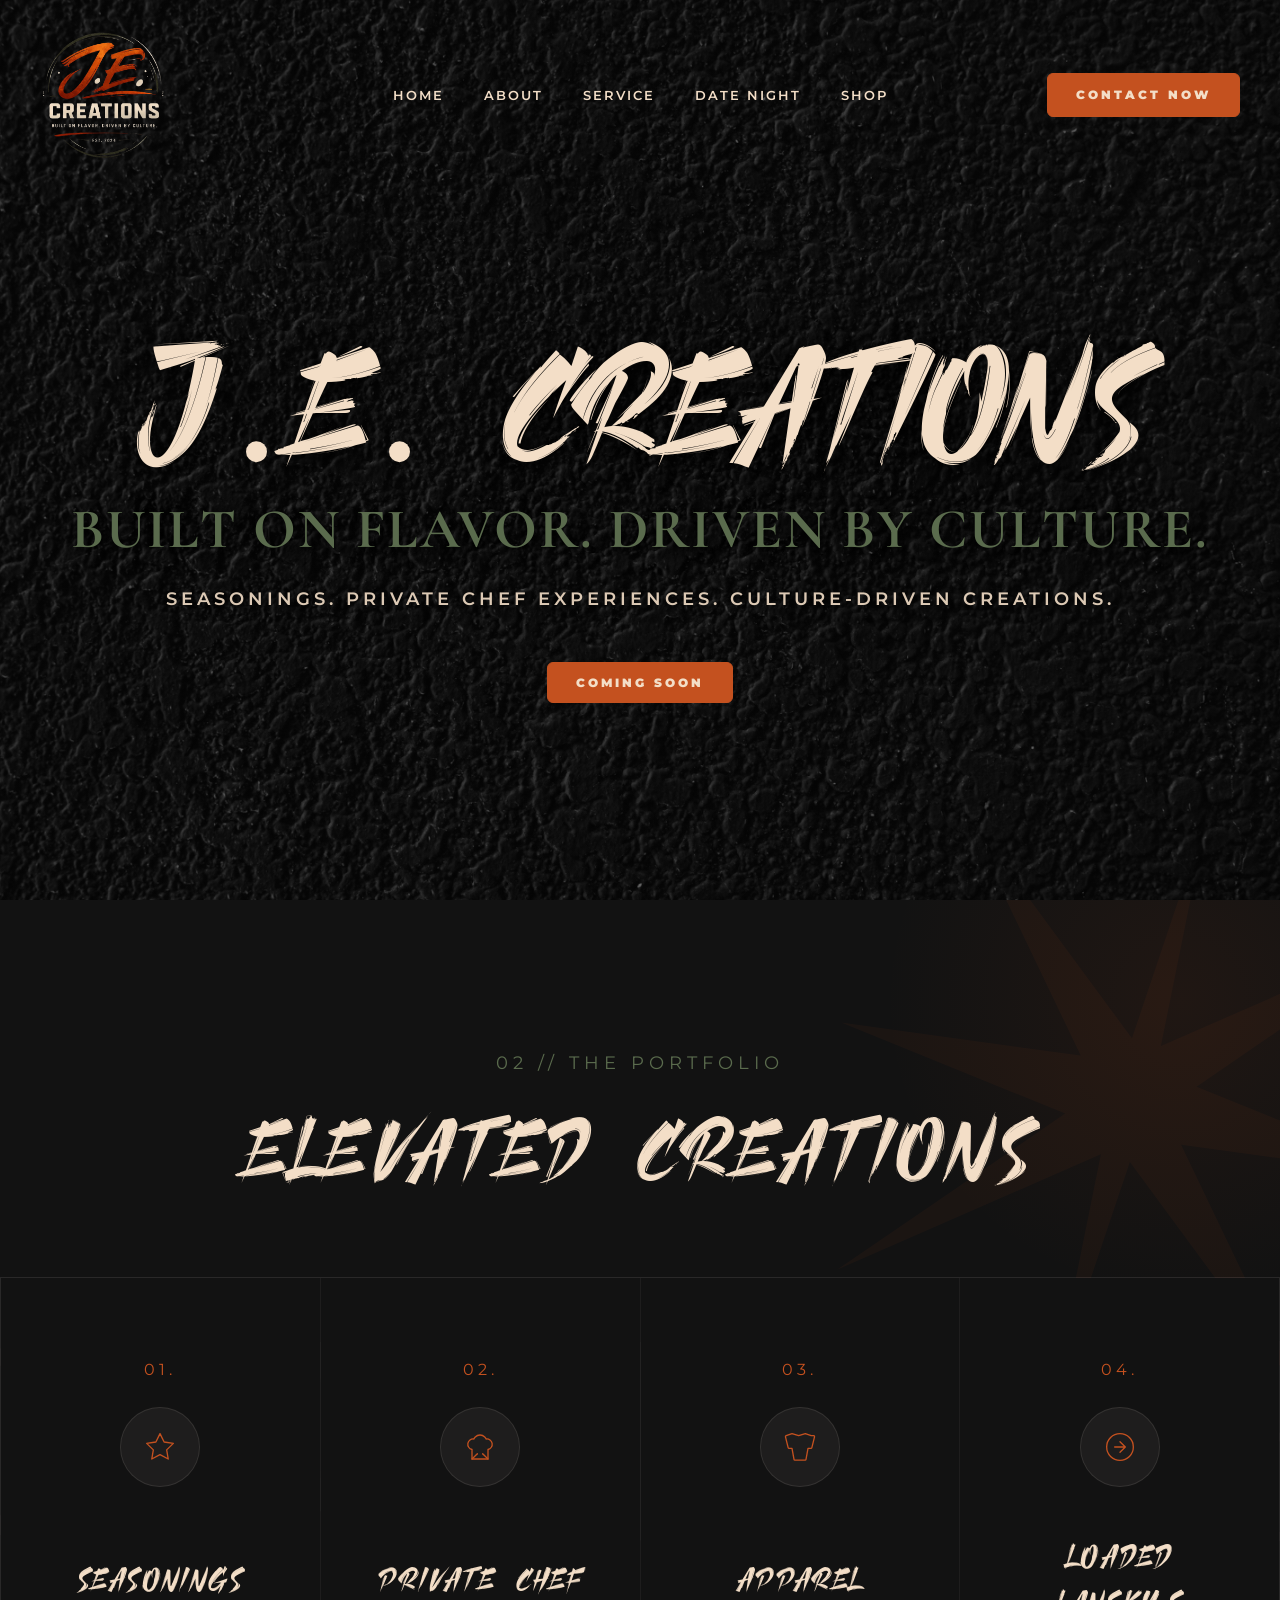
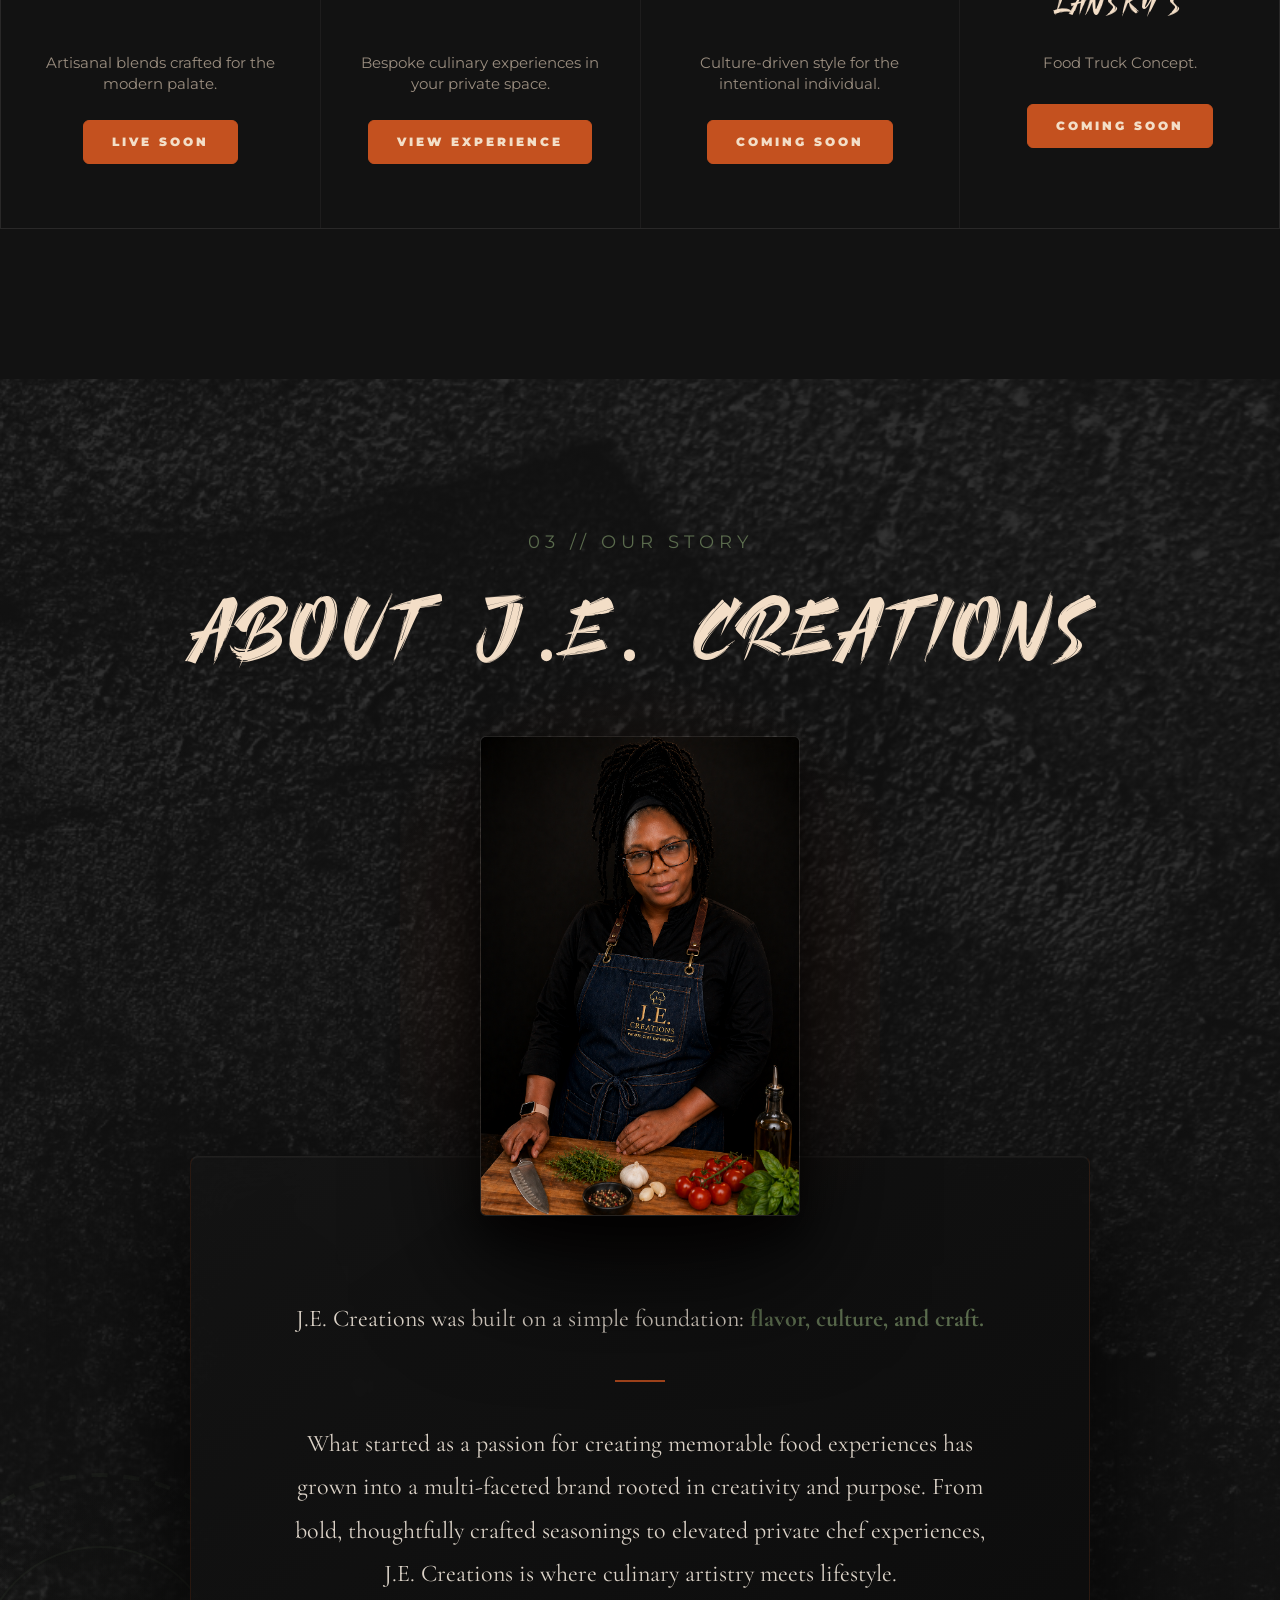
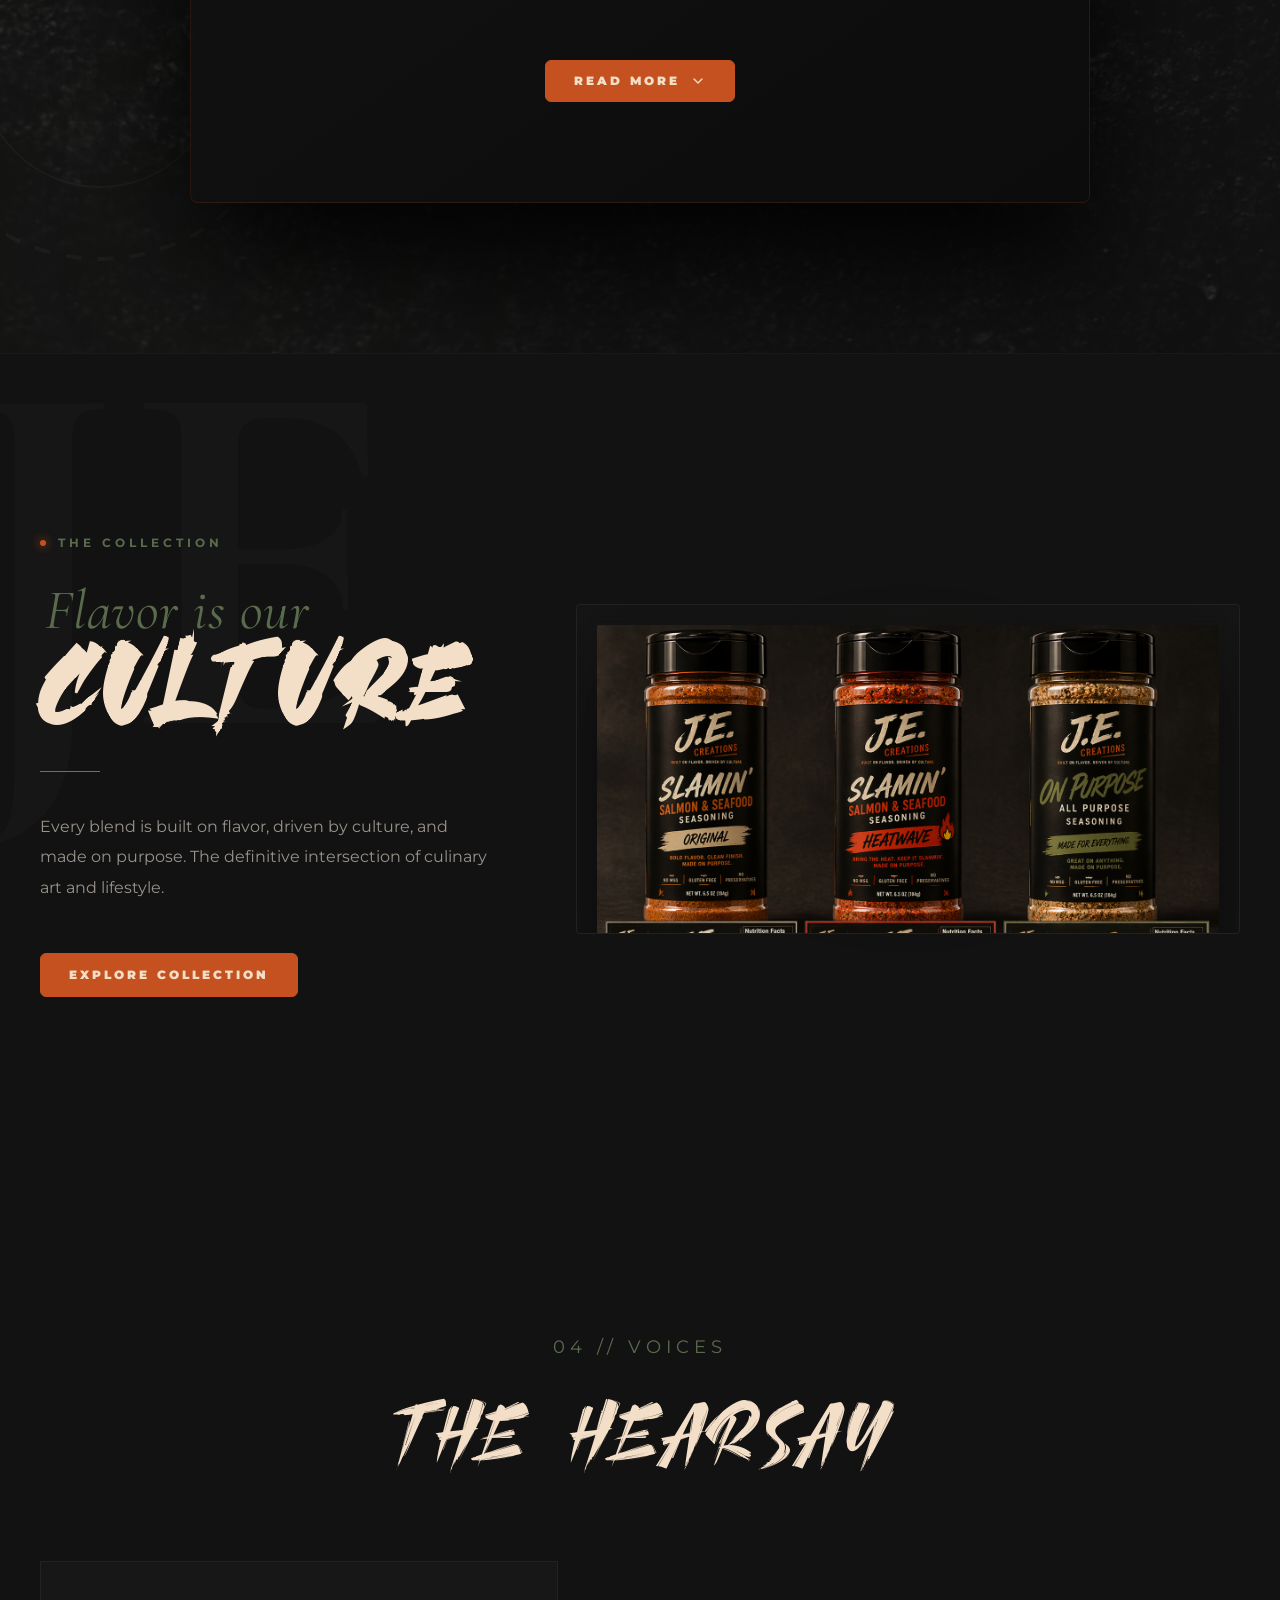
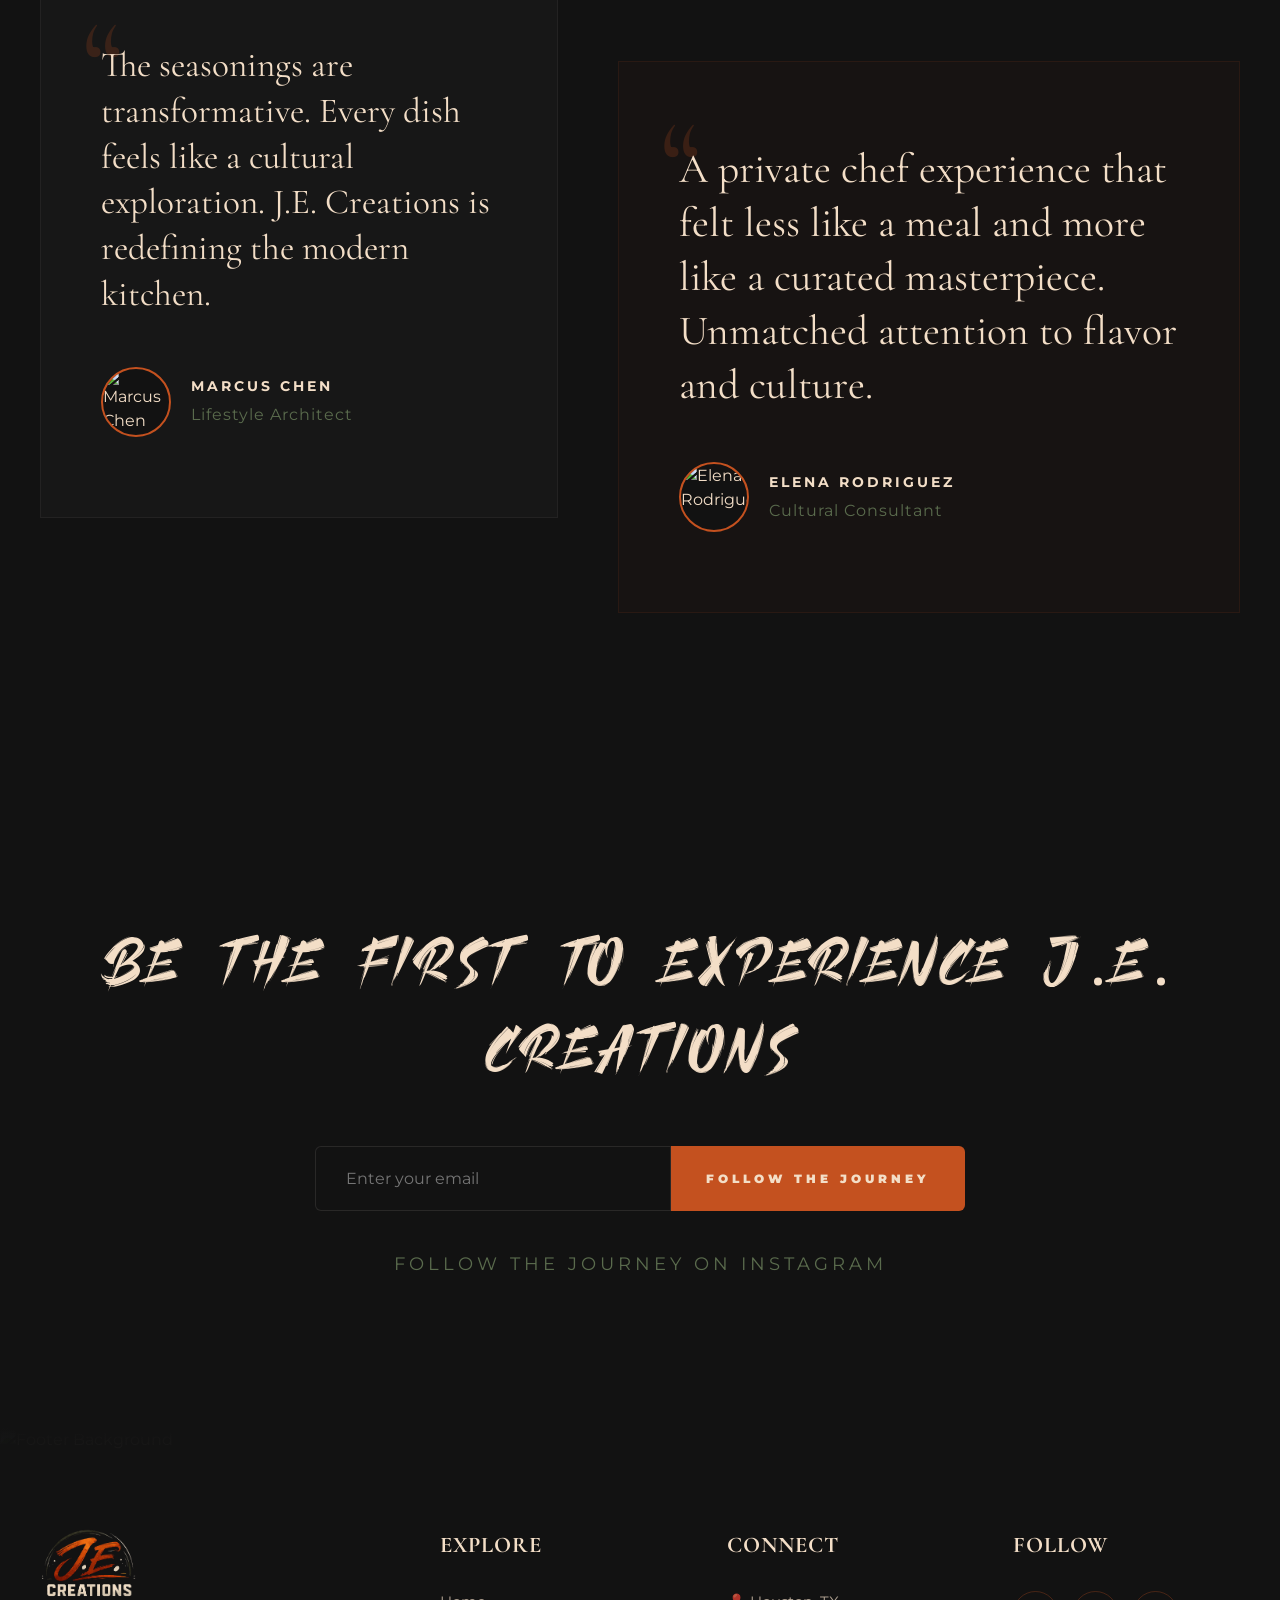
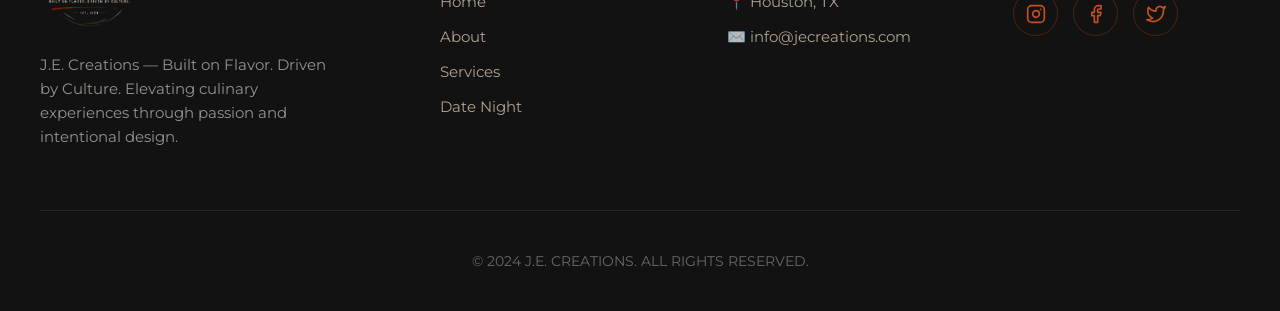
==== commit f512d970: "Add files via upload" ====
--- a/index.html
+++ b/index.html
@@ -36,7 +36,7 @@
                 <li><a href="#">Home</a></li>
                 <li><a href="#about">About</a></li>
                 <li><a href="#offerings">Service</a></li>
-                <li><a href="#seasonings">Menu</a></li>
+                <li><a href="date-night.html">Date Night</a></li>
                 <li><a href="#">Shop</a></li>
             </ul>
             <a href="#cta" class="btn nav-btn">Contact Now</a>
@@ -416,7 +416,7 @@
                         <li><a href="#">Home</a></li>
                         <li><a href="#about">About</a></li>
                         <li><a href="#offerings">Services</a></li>
-                        <li><a href="#seasonings">Menu</a></li>
+                        <li><a href="date-night.html">Date Night</a></li>
                     </ul>
                 </div>
 
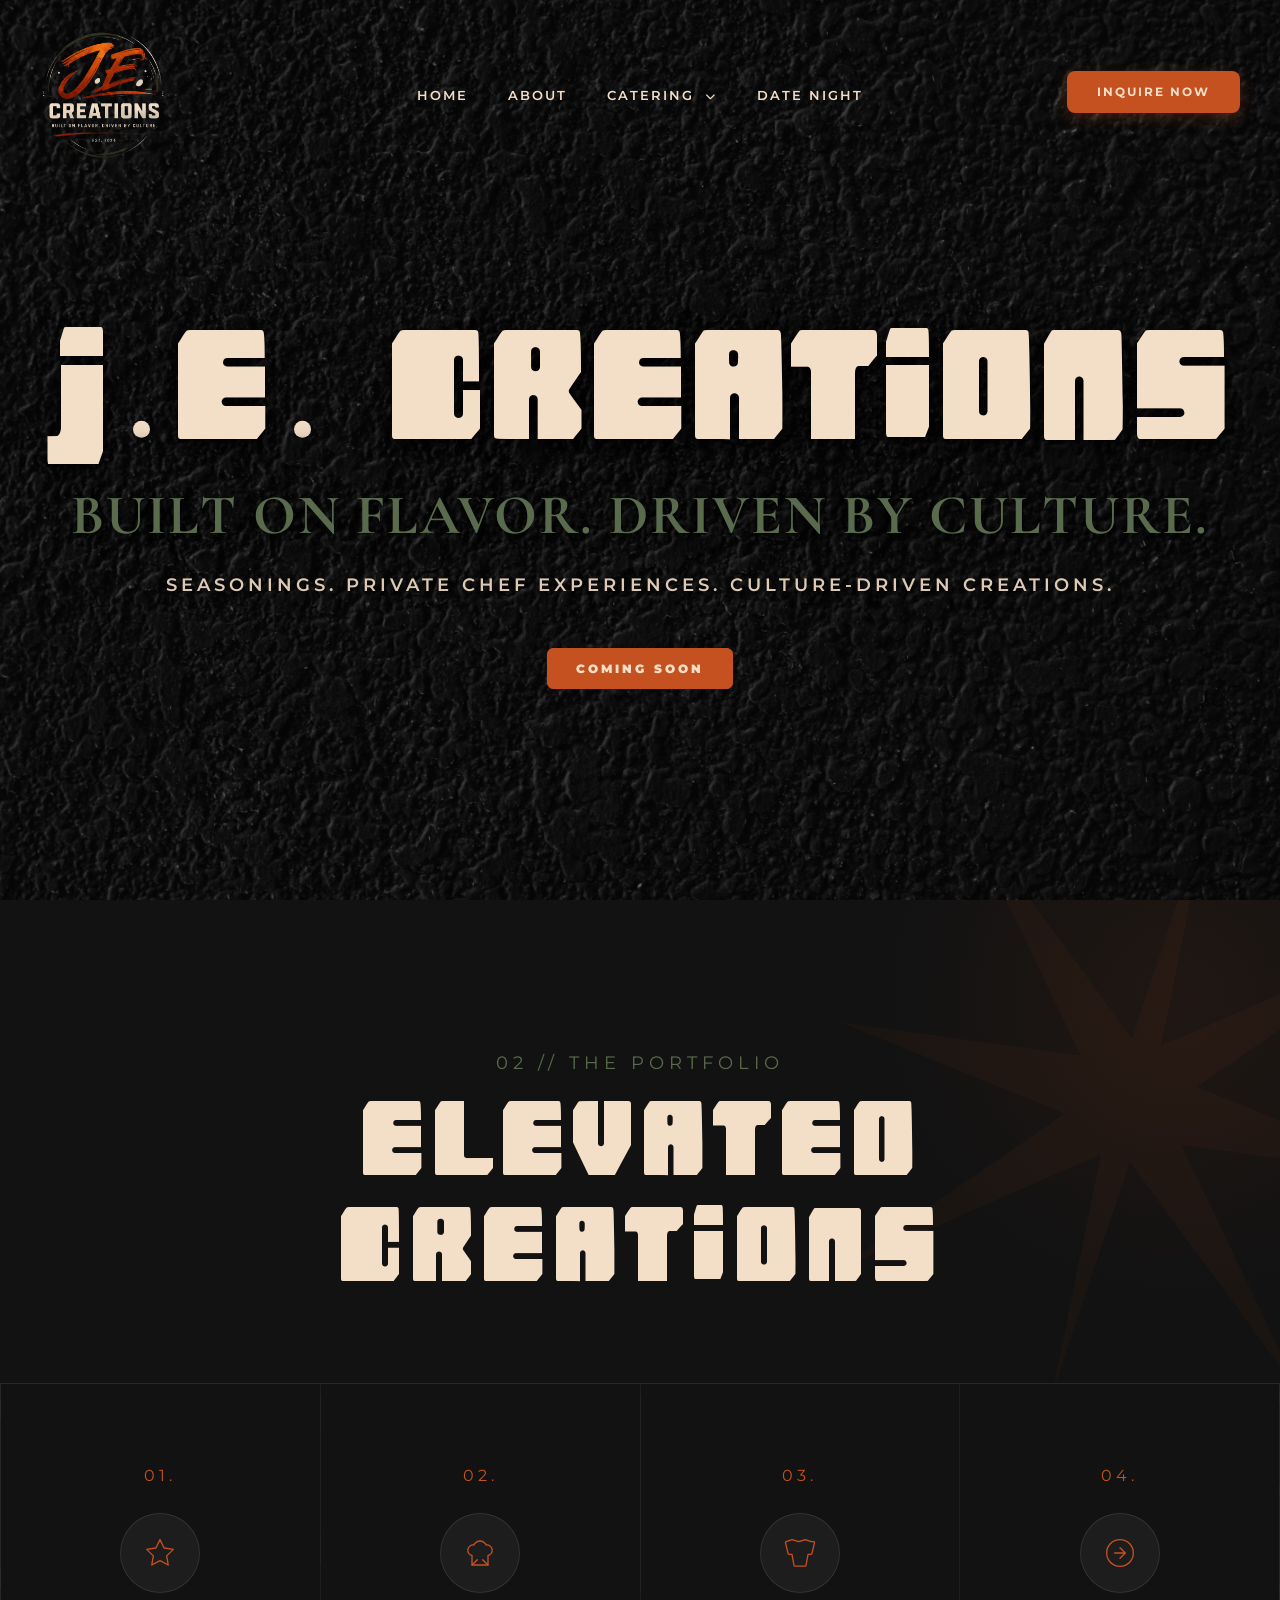
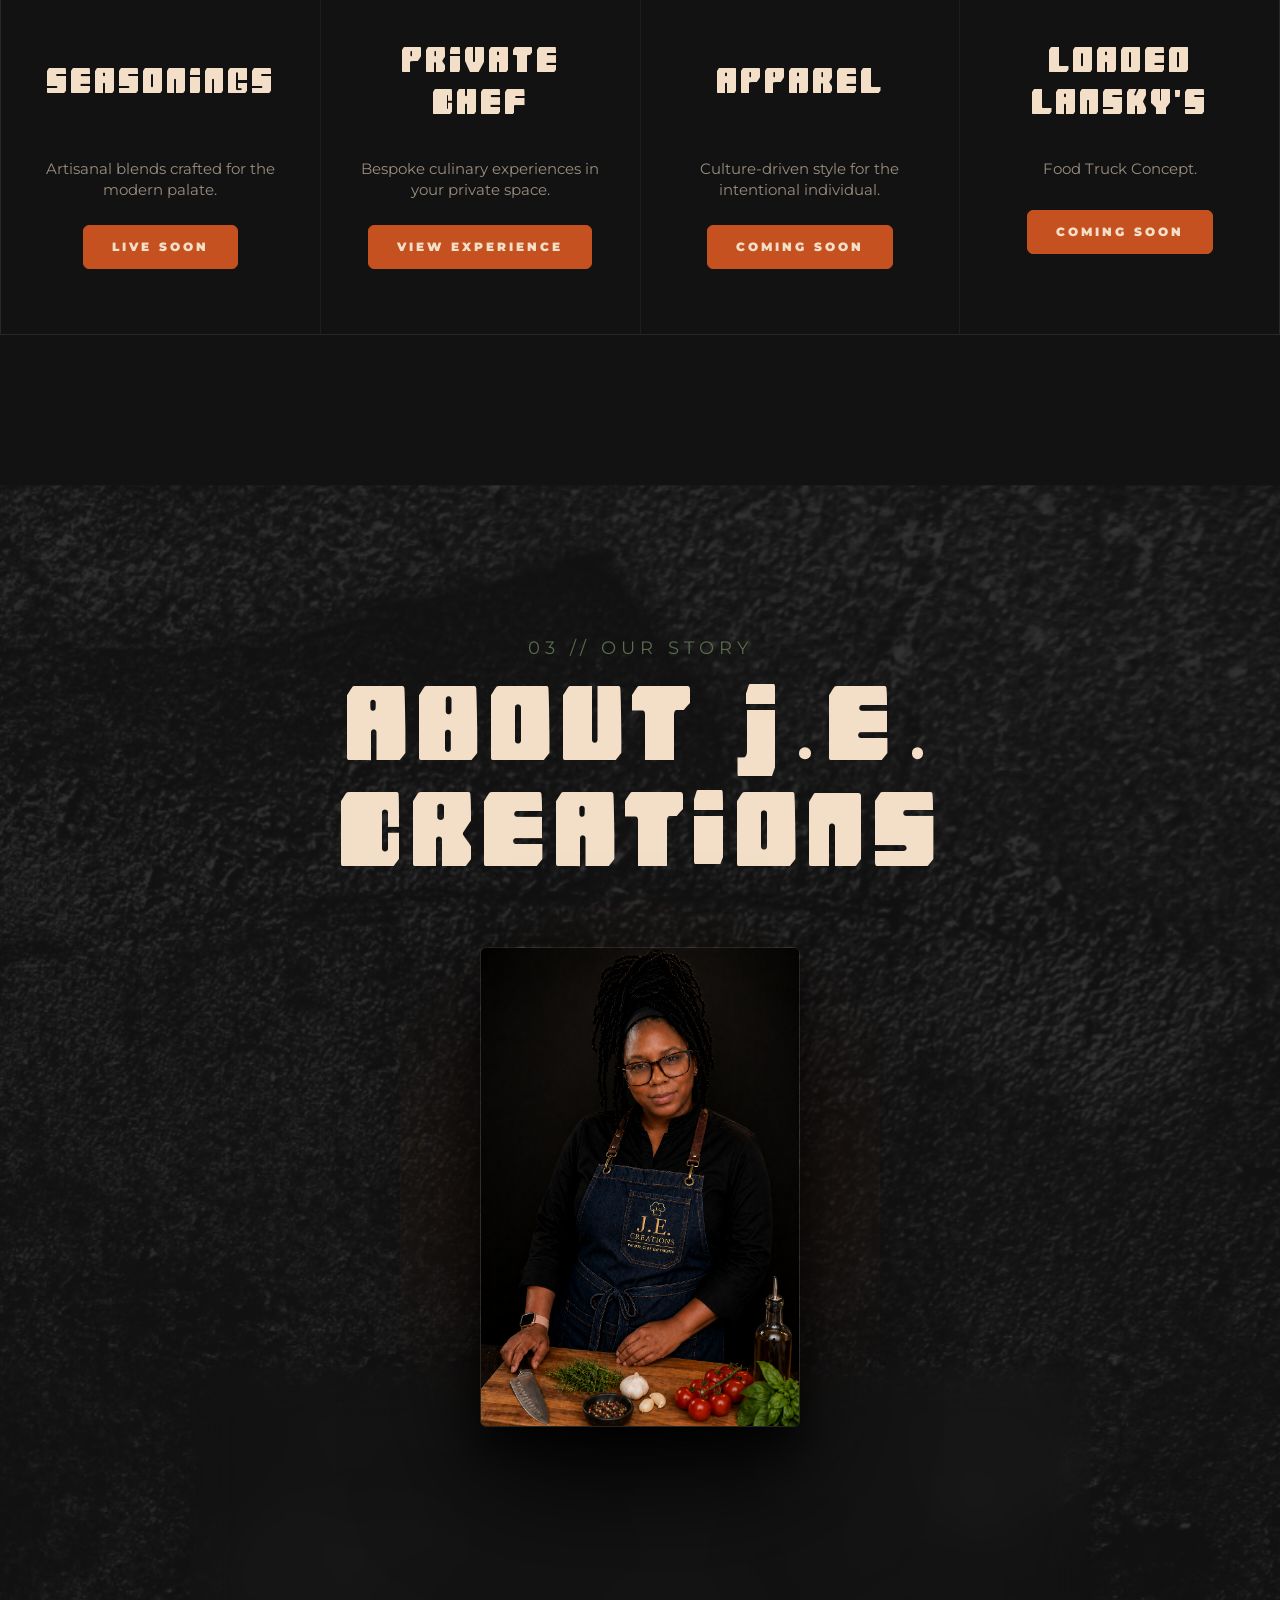
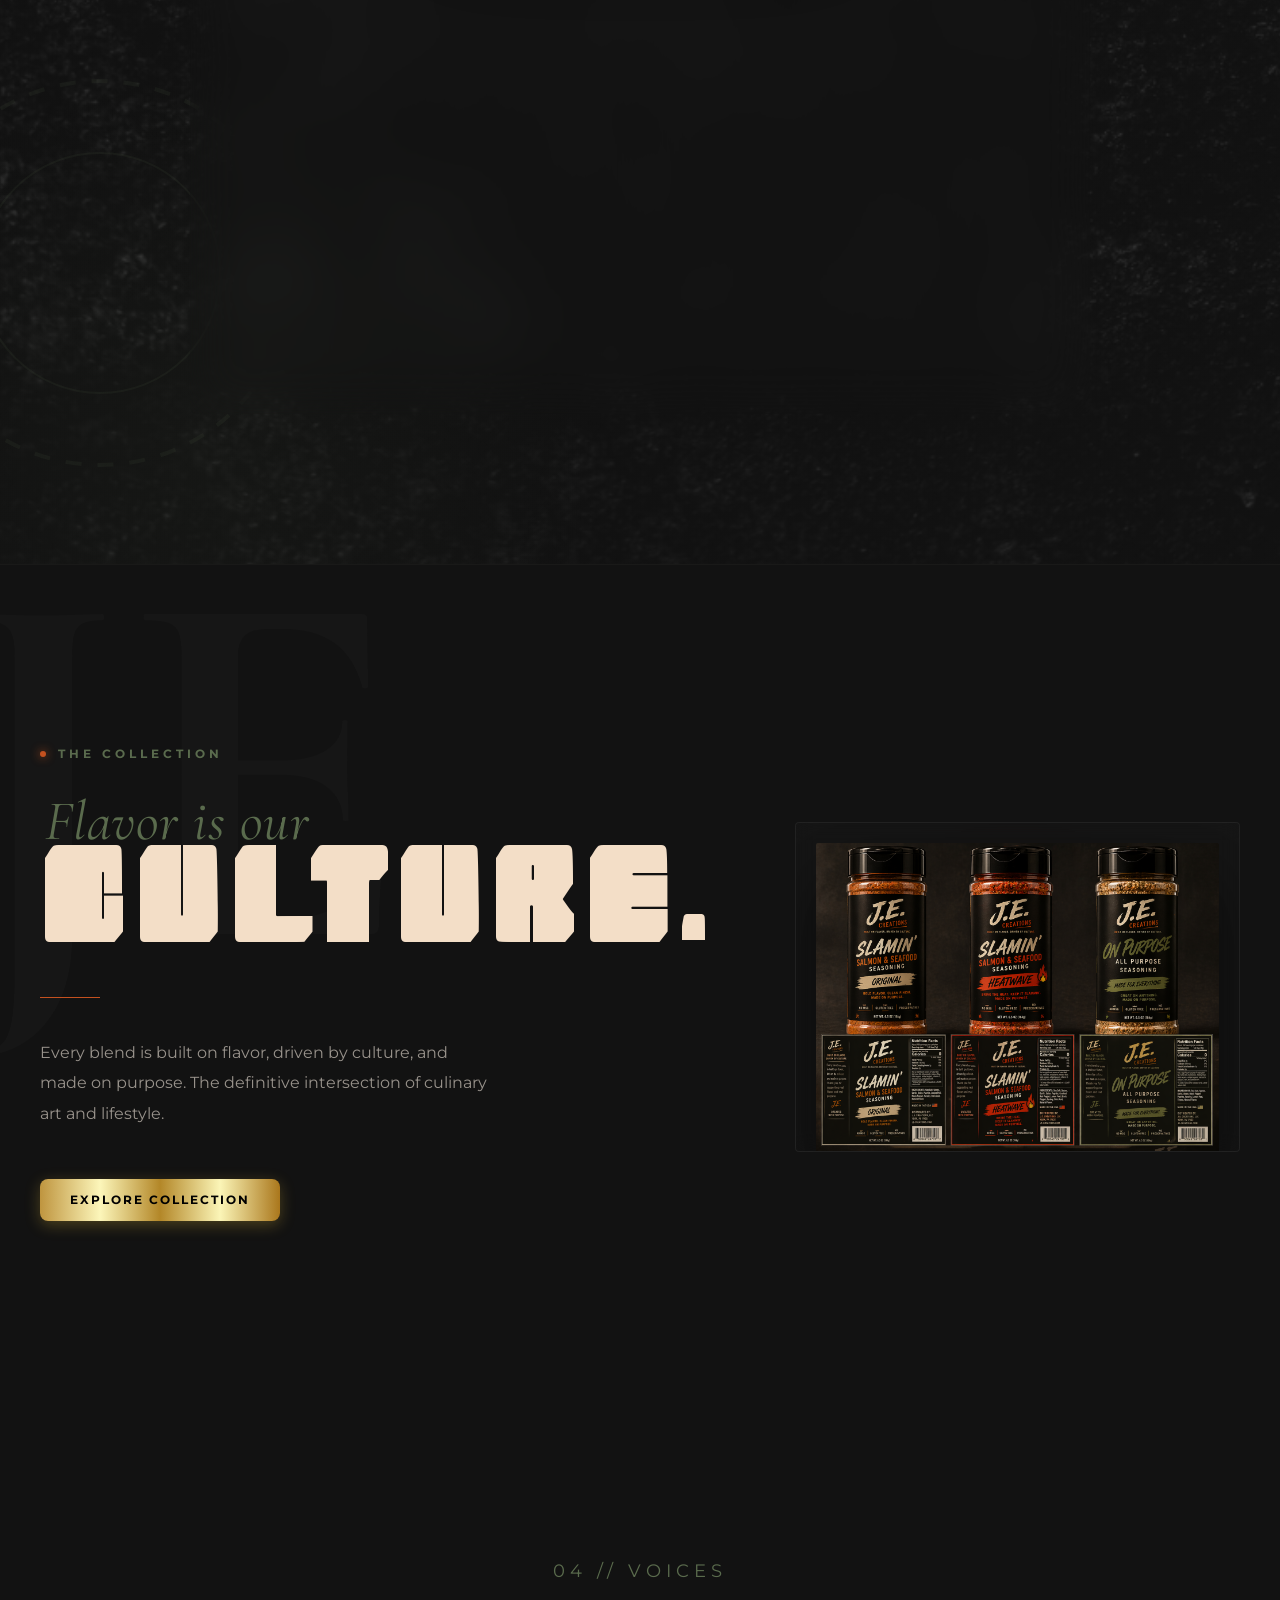
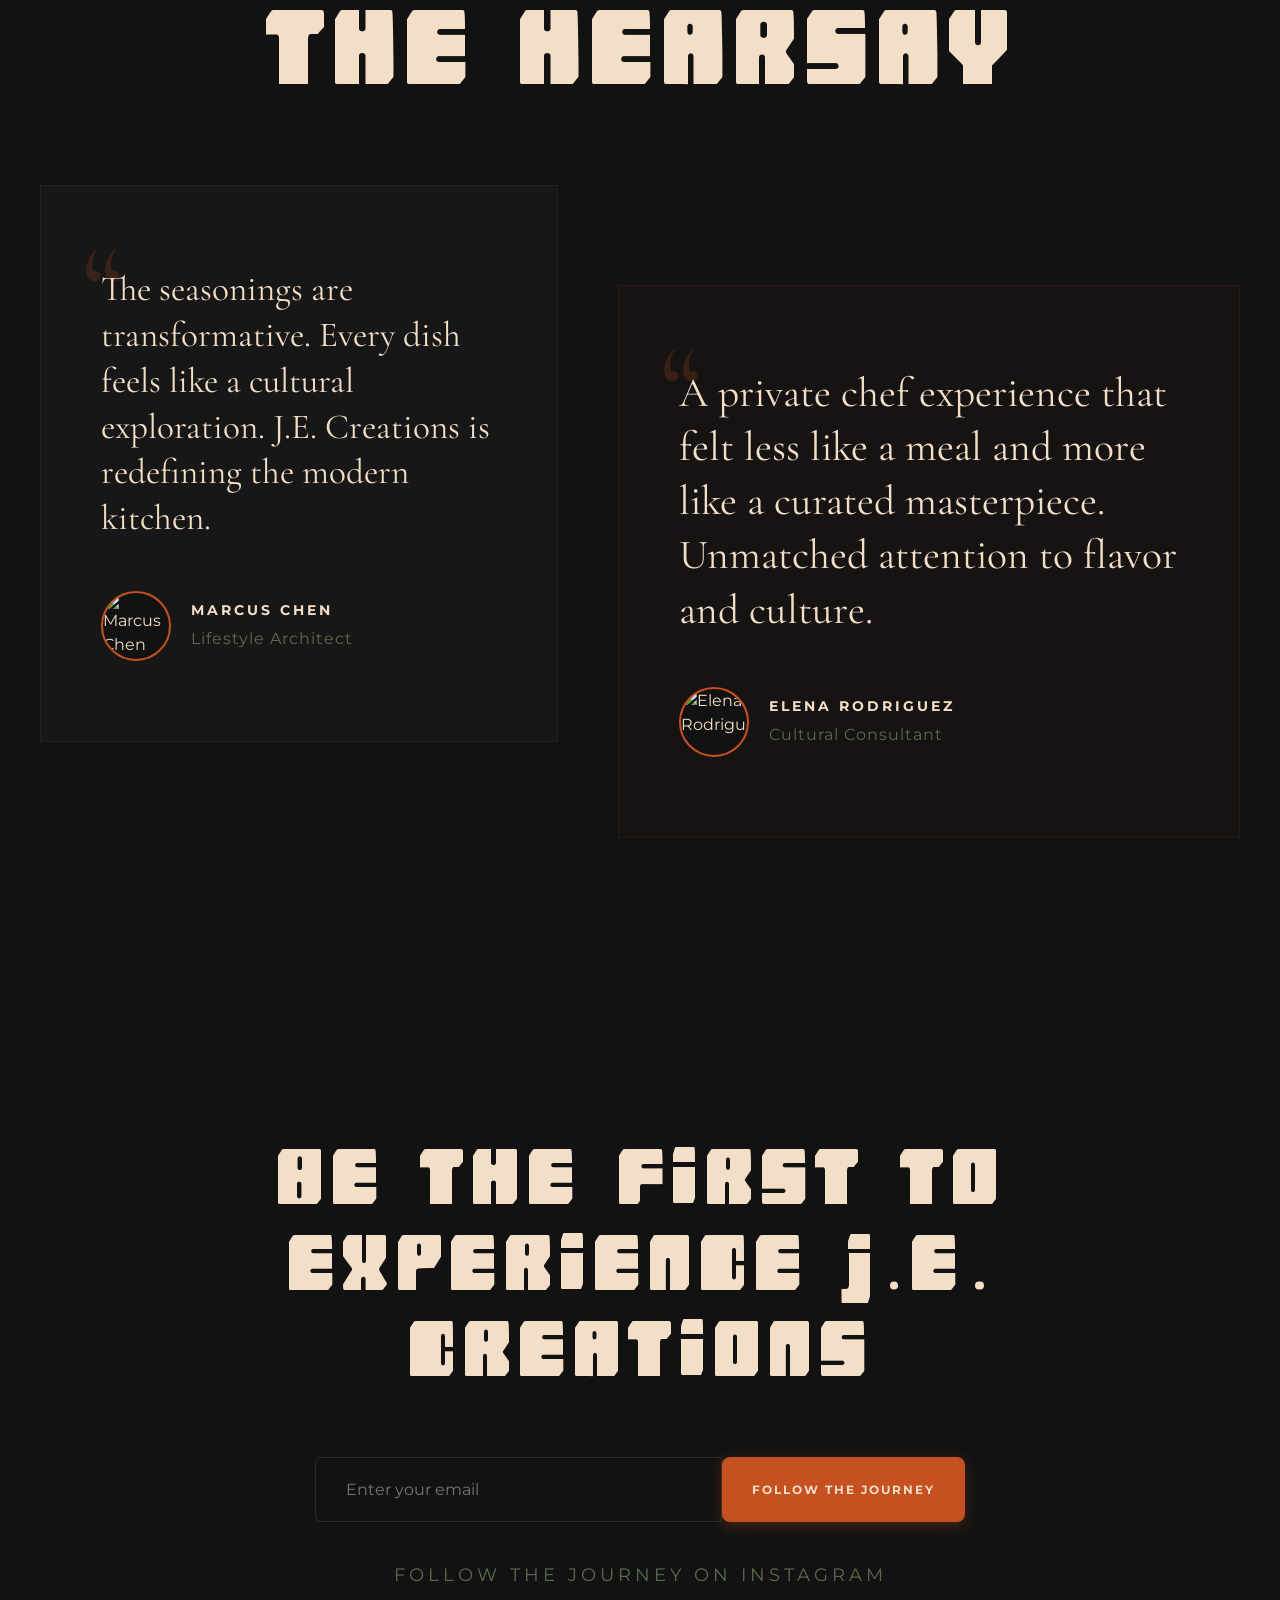
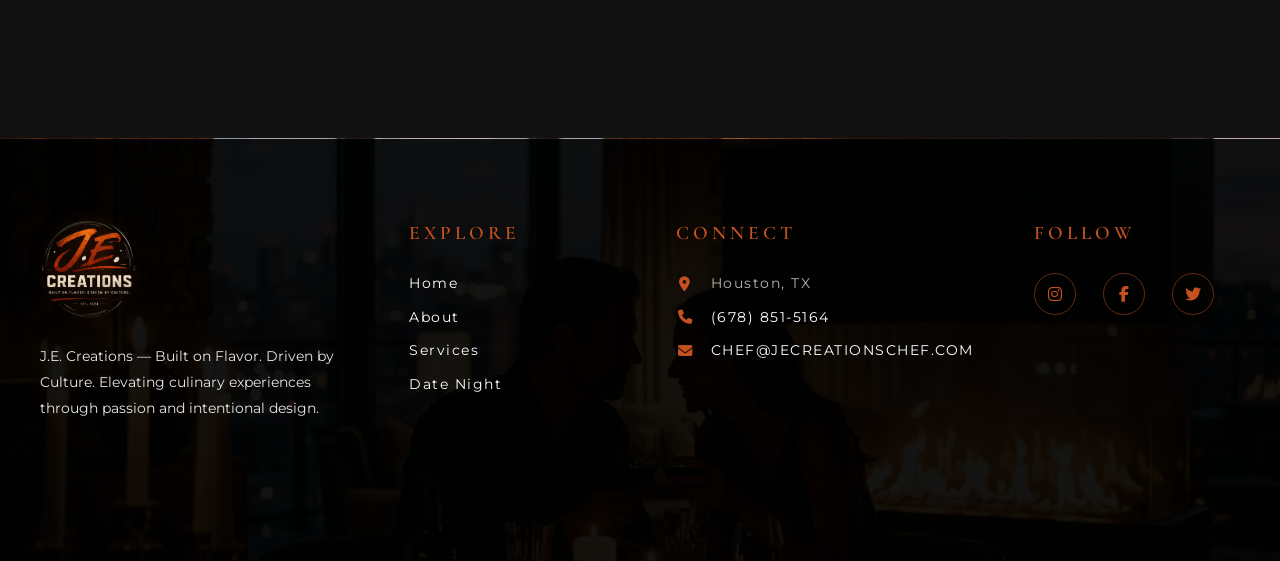
==== commit 7e6bdd63: "Add files via upload" ====
--- a/index.html
+++ b/index.html
@@ -16,6 +16,23 @@
     <link rel="stylesheet" href="https://cdnjs.cloudflare.com/ajax/libs/font-awesome/6.4.0/css/all.min.css">
 
     <link rel="stylesheet" href="style.css">
+    <style>
+        @font-face {
+            font-family: 'Block Burst';
+            src: url('assets/block-burst-font/Blockburst-z83ZL.ttf') format('truetype');
+            font-weight: normal;
+            font-style: normal;
+        }
+
+        /* Apply only to main display headings */
+        .hero-brand,
+        .section-title,
+        .showcase-title,
+        .cta-title {
+            font-family: 'Block Burst' !important;
+            text-transform: uppercase;
+        }
+    </style>
 </head>
 
 <body>
@@ -23,23 +40,41 @@
     <!-- Navigation -->
     <nav class="nav">
         <div class="container nav-inner">
-            <a href="#" class="logo">
+            <a href="index.html" class="logo">
                 <img src="assets/logo__2_-removebg-preview (1).png" alt="J.E. Creations Logo">
             </a>
 
-            <div class="nav-toggle" id="mobile-menu-btn">
-                <span></span>
-                <span></span>
-            </div>
-
             <ul class="nav-links" id="nav-menu">
-                <li><a href="#">Home</a></li>
-                <li><a href="#about">About</a></li>
-                <li><a href="#offerings">Service</a></li>
+                <li><a href="index.html">Home</a></li>
+                <li><a href="index.html#about">About</a></li>
+                <li class="nav-dropdown">
+                    <a href="catering-menu.html" class="dropdown-toggle">Catering <i
+                            class="fa-solid fa-chevron-down"></i></a>
+                    <ul class="dropdown-menu">
+                        <li><a href="catering-menu.html#gathering-board">The Gathering Board</a></li>
+                        <li><a href="catering-menu.html#tuscan-table">Tuscan Table Experience</a></li>
+                        <li><a href="catering-menu.html#comfort-table">The Comfort Table</a></li>
+                        <li><a href="catering-menu.html#cantina-experience">The Cantina Experience</a></li>
+                        <li><a href="catering-menu.html#umami-table">The Umami Table</a></li>
+                        <li><a href="catering-menu.html#harvest-table">Harvest Table</a></li>
+                        <li><a href="catering-menu.html#loaded-table">The Loaded Table</a></li>
+                    </ul>
+                </li>
                 <li><a href="date-night.html">Date Night</a></li>
-                <li><a href="#">Shop</a></li>
+                <li class="nav-btn-mobile"><a href="#cta" class="btn nav-btn-orange">Inquire Now</a></li>
             </ul>
-            <a href="#cta" class="btn nav-btn">Contact Now</a>
+
+            <div class="nav-right-wrap">
+                <div class="nav-btn-wrap hide-mobile luxury-gap">
+                    <a href="#cta" class="btn nav-btn-orange">Inquire Now</a>
+                </div>
+                <!-- Premium Hamburger Toggle -->
+                <div class="nav-toggle nav-toggle-orange" id="mobile-toggle">
+                    <div class="bar"></div>
+                    <div class="bar"></div>
+                    <div class="bar"></div>
+                </div>
+            </div>
         </div>
     </nav>
 
@@ -388,82 +423,107 @@
                     class="dot-fix">.</span> Creations</h2>
             <div class="email-capture">
                 <input type="email" placeholder="Enter your email" aria-label="Email address">
-                <button class="btn btn-submit">Follow the Journey</button>
+                <button class="btn nav-btn-orange">Follow the Journey</button>
             </div>
             <p class="cta-footer">Follow the Journey on Instagram</p>
         </div>
     </section>
 
     <!-- Footer -->
-    <footer class="site-footer">
-        <div class="footer-bg-wrap">
-            <img src="https://images.unsplash.com/photo-1514362545857-3bc16c4c7d1b?q=80&w=2070&auto=format&fit=crop"
-                alt="Footer Background" class="footer-bg-img">
-            <div class="footer-overlay"></div>
-        </div>
-
-        <div class="container footer-content">
-            <div class="footer-grid">
-                <div class="footer-brand">
-                    <img src="assets/logo__2_-removebg-preview (1).png" alt="J.E. Creations" class="footer-logo">
-                    <p class="footer-desc">J.E. Creations — Built on Flavor. Driven by Culture. Elevating culinary
-                        experiences through passion and intentional design.</p>
-                </div>
-
-                <div class="footer-group">
-                    <h4 class="footer-title">Explore</h4>
-                    <ul class="footer-links">
-                        <li><a href="#">Home</a></li>
-                        <li><a href="#about">About</a></li>
-                        <li><a href="#offerings">Services</a></li>
-                        <li><a href="date-night.html">Date Night</a></li>
-                    </ul>
-                </div>
-
-                <div class="footer-group">
-                    <h4 class="footer-title">Connect</h4>
-                    <ul class="footer-contact">
-                        <li><span class="icon">📍</span> Houston, TX</li>
-                        <li><span class="icon">✉️</span> info@jecreations.com</li>
-                    </ul>
-                </div>
-
-                <div class="footer-group">
-                    <h4 class="footer-title">Follow</h4>
-                    <div class="footer-socials">
-                        <a href="#" class="social-icon" aria-label="Instagram">
-                            <svg width="20" height="20" viewBox="0 0 24 24" fill="none" stroke="currentColor"
-                                stroke-width="2" stroke-linecap="round" stroke-linejoin="round">
-                                <rect x="2" y="2" width="20" height="20" rx="5" ry="5"></rect>
-                                <path d="M16 11.37A4 4 0 1 1 12.63 8 4 4 0 0 1 16 11.37z"></path>
-                                <line x1="17.5" y1="6.5" x2="17.51" y2="6.5"></line>
-                            </svg>
-                        </a>
-                        <a href="#" class="social-icon" aria-label="Facebook">
-                            <svg width="20" height="20" viewBox="0 0 24 24" fill="none" stroke="currentColor"
-                                stroke-width="2" stroke-linecap="round" stroke-linejoin="round">
-                                <path d="M18 2h-3a5 5 0 0 0-5 5v3H7v4h3v8h4v-8h3l1-4h-4V7a1 1 0 0 1 1-1h3z"></path>
-                            </svg>
-                        </a>
-                        <a href="#" class="social-icon" aria-label="Twitter">
-                            <svg width="20" height="20" viewBox="0 0 24 24" fill="none" stroke="currentColor"
-                                stroke-width="2" stroke-linecap="round" stroke-linejoin="round">
-                                <path
-                                    d="M23 3a10.9 10.9 0 0 1-3.14 1.53 4.48 4.48 0 0 0-7.86 3v1A10.66 10.66 0 0 1 3 4s-4 9 5 13a11.64 11.64 0 0 1-7 2c9 5 20 0 20-11.5a4.5 4.5 0 0 0-.08-.83A7.72 7.72 0 0 0 23 3z">
-                                </path>
-                            </svg>
-                        </a>
-                    </div>
-                </div>
-            </div>
-
-            <div class="footer-bottom">
+    <footer class="footer luxury-footer">
+        <div class="footer-bg-overlay"></div>
+        <div class="container footer-grid">
+            <div class="footer-brand">
+                <img src="assets/logo__2_-removebg-preview (1).png" alt="J.E. Creations Logo" class="footer-logo">
+                <p class="footer-desc">J.E. Creations — Built on Flavor. Driven by Culture. Elevating culinary
+                    experiences through passion and intentional design.</p>
+            </div>
+
+            <div class="footer-links">
+                <h4 class="footer-title">Explore</h4>
+                <ul class="footer-links-list">
+                    <li><a href="index.html">Home</a></li>
+                    <li><a href="index.html#about">About</a></li>
+                    <li><a href="catering-menu.html">Services</a></li>
+                    <li><a href="date-night.html">Date Night</a></li>
+                </ul>
+            </div>
+
+            <div class="footer-contact">
+                <h4 class="footer-title">Connect</h4>
+                <ul class="footer-links-list">
+                    <li><i class="fa-solid fa-location-dot"></i> <span>Houston, TX</span></li>
+                    <li><i class="fa-solid fa-phone"></i> <a href="tel:6788515164">(678) 851-5164</a></li>
+                    <li><i class="fa-solid fa-envelope"></i> <a href="mailto:CHEF@JECREATIONSCHEF.COM">CHEF@JECREATIONSCHEF.COM</a></li>
+                </ul>
+            </div>
+
+            <div class="footer-social">
+                <h4 class="footer-title">Follow</h4>
+                <div class="footer-socials">
+                    <a href="https://www.instagram.com/jecreationschef/" target="_blank" class="social-icon"><i
+                            class="fa-brands fa-instagram"></i></a>
+                    <a href="#" class="social-icon"><i class="fa-brands fa-facebook-f"></i></a>
+                    <a href="#" class="social-icon"><i class="fa-brands fa-twitter"></i></a>
+                </div>
+            </div>
+        </div>
+        <div class="footer-bottom">
+            <div class="container">
                 <p>© 2024 J.E. CREATIONS. ALL RIGHTS RESERVED.</p>
             </div>
         </div>
     </footer>
 
     <script src="main.js"></script>
+    <script>
+        // INITIALIZATION
+        document.addEventListener('DOMContentLoaded', () => {
+            // MOBILE MENU TOGGLE
+            const mobileToggle = document.getElementById('mobile-toggle');
+            const navMenu = document.getElementById('nav-menu');
+
+            if (mobileToggle) {
+                mobileToggle.addEventListener('click', () => {
+                    mobileToggle.classList.toggle('active');
+                    navMenu.classList.toggle('active');
+                    document.body.classList.toggle('no-scroll');
+                });
+            }
+
+            // MOBILE DROPDOWN TOGGLE
+            const dropdownToggles = document.querySelectorAll('.dropdown-toggle');
+            
+            dropdownToggles.forEach(toggle => {
+                toggle.addEventListener('click', (e) => {
+                    if (window.innerWidth <= 1100) {
+                        e.preventDefault();
+                        const parent = toggle.closest('.nav-dropdown');
+                        parent.classList.toggle('active');
+                    }
+                });
+            });
+
+            // Close menu when clicking a link
+            document.querySelectorAll('.nav-links a:not(.dropdown-toggle)').forEach(link => {
+                link.addEventListener('click', () => {
+                    if (mobileToggle) mobileToggle.classList.remove('active');
+                    if (navMenu) navMenu.classList.remove('active');
+                    document.body.classList.remove('no-scroll');
+                });
+            });
+
+            // HEADER SCROLL EFFECT
+            const nav = document.querySelector('.nav');
+            window.addEventListener('scroll', () => {
+                if (window.scrollY > 50) {
+                    nav.classList.add('scrolled');
+                } else {
+                    nav.classList.remove('scrolled');
+                }
+            });
+        });
+    </script>
 </body>
 
 </html>
--- a/style.css
+++ b/style.css
@@ -11,6 +11,7 @@
   --burnt-orange: #C4511F;
   --warm-cream: #F3DEC7;
   --muted-olive: #5A6B4D;
+  --gold: #D4AF37; /* Added brand gold */
 
   /* Typography - Elite Restaurant Feel */
   --font-heading: 'Cormorant Garamond', serif;
@@ -20,6 +21,11 @@
   --section-padding: 150px 0;
   --container-width: 1300px;
   --transition-smooth: 1.2s cubic-bezier(0.165, 0.84, 0.44, 1);
+}
+
+html, body {
+  overflow-x: hidden;
+  width: 100%;
 }
 
 * {
@@ -143,6 +149,68 @@
   position: absolute;
   left: 50%;
   transform: translateX(-50%);
+}
+
+/* --- LUXURY NAV DROPDOWN --- */
+.nav-dropdown {
+  position: relative;
+}
+
+.dropdown-toggle i {
+  font-size: 10px;
+  margin-left: 5px;
+  transition: transform 0.3s ease;
+}
+
+.dropdown-menu {
+  position: absolute;
+  top: 100%;
+  left: 50%;
+  transform: translateX(-50%) translateY(10px);
+  background: rgba(0, 0, 0, 0.95);
+  border: 1px solid rgba(212, 175, 55, 0.3);
+  backdrop-filter: blur(15px);
+  min-width: 200px;
+  padding: 15px 0;
+  list-style: none;
+  opacity: 0;
+  visibility: hidden;
+  transition: all 0.4s cubic-bezier(0.165, 0.84, 0.44, 1);
+  z-index: 1000;
+  border-radius: 4px;
+  box-shadow: 0 20px 40px rgba(0, 0, 0, 0.5);
+}
+
+.dropdown-menu li {
+  width: 100%;
+  border: none !important; /* Reset for desktop */
+}
+
+.dropdown-menu li a {
+  display: block;
+  padding: 12px 25px;
+  color: #fff !important;
+  font-size: 0.8rem !important;
+  letter-spacing: 2px !important;
+  text-transform: capitalize !important;
+  transition: all 0.3s ease;
+  white-space: nowrap;
+}
+
+.dropdown-menu li a:hover {
+  background: rgba(212, 175, 55, 0.1);
+  color: var(--gold) !important;
+  padding-left: 30px;
+}
+
+.nav-dropdown:hover .dropdown-menu {
+  opacity: 1;
+  visibility: visible;
+  transform: translateX(-50%) translateY(0);
+}
+
+.nav-dropdown:hover .dropdown-toggle i {
+  transform: rotate(180deg);
 }
 
 .nav-links a {
@@ -180,14 +248,96 @@
 
 .btn:hover {
   color: var(--charcoal-black);
-  border-color: var(--warm-cream);
-  transform: translateY(-3px);
-  background: var(--warm-cream);
-  box-shadow: 0 10px 25px rgba(196, 81, 31, 0.4);
-}
-
+  transform: translateY(-5px);
+  box-shadow: 0 15px 30px rgba(196, 81, 31, 0.3);
+}
+
+/* --- Premium Nav Button (Inquire Now) --- */
 .nav-btn {
-  /* Inherits from .btn */
+  background: linear-gradient(to right, #BF953F, #FCF6BA, #B38728, #FBF5B7, #AA771C) !important;
+  color: #000 !important;
+  border: none !important;
+  font-weight: 700 !important;
+  padding: 12px 30px !important;
+  border-radius: 8px !important; /* Premium Rectangular look */
+  box-shadow: 0 4px 15px rgba(212, 175, 55, 0.3) !important;
+  position: relative;
+  overflow: hidden;
+  display: inline-block;
+  transition: all 0.4s cubic-bezier(0.165, 0.84, 0.44, 1) !important;
+  font-family: var(--font-body);
+  letter-spacing: 2px !important;
+  text-transform: uppercase;
+  font-size: 0.75rem !important;
+}
+
+.nav-btn::before {
+  content: "";
+  position: absolute;
+  top: 0;
+  left: -100%;
+  width: 100%;
+  height: 100%;
+  background: linear-gradient(
+    120deg,
+    transparent,
+    rgba(255, 255, 255, 0.5),
+    transparent
+  );
+  animation: shine 5s infinite;
+}
+
+@keyframes shine {
+  0% { left: -100%; }
+  20% { left: 100%; }
+  100% { left: 100%; }
+}
+
+.nav-btn:hover {
+  transform: translateY(-3px) !important;
+  box-shadow: 0 8px 25px rgba(212, 175, 55, 0.5) !important;
+  filter: brightness(1.1);
+}
+
+/* --- Orange Nav Button (Home Page) --- */
+.nav-btn-orange {
+  background: var(--burnt-orange) !important;
+  color: var(--warm-cream) !important;
+  border: none !important;
+  font-weight: 700 !important;
+  padding: 12px 30px !important;
+  border-radius: 8px !important;
+  box-shadow: 0 4px 15px rgba(196, 81, 31, 0.3) !important;
+  position: relative;
+  overflow: hidden;
+  display: inline-block;
+  transition: all 0.4s cubic-bezier(0.165, 0.84, 0.44, 1) !important;
+  font-family: var(--font-body);
+  letter-spacing: 2px !important;
+  text-transform: uppercase;
+  font-size: 0.75rem !important;
+}
+
+.nav-btn-orange::before {
+  content: "";
+  position: absolute;
+  top: 0;
+  left: -100%;
+  width: 100%;
+  height: 100%;
+  background: linear-gradient(
+    120deg,
+    transparent,
+    rgba(255, 255, 255, 0.3),
+    transparent
+  );
+  animation: shine 5s infinite;
+}
+
+.nav-btn-orange:hover {
+  transform: translateY(-3px) !important;
+  box-shadow: 0 8px 25px rgba(196, 81, 31, 0.5) !important;
+  filter: brightness(1.1);
 }
 
 .btn-coming-soon {
@@ -204,33 +354,58 @@
 /* --- Nav Toggle (Hamburger) --- */
 .nav-toggle {
   display: none;
+  width: 48px;
+  height: 48px;
+  background-color: var(--gold) !important; /* Default Gold */
+  border-radius: 50%;
   flex-direction: column;
-  gap: 6px;
+  align-items: center;
+  justify-content: center;
+  gap: 5px;
   cursor: pointer;
   z-index: 2000;
-  /* Extremely high to stay above everything */
-  position: relative;
-  padding: 10px;
-}
-
-.nav-toggle span {
+  position: relative;
+  box-shadow: 0 4px 15px rgba(212, 175, 55, 0.3);
+  transition: all 0.4s cubic-bezier(0.165, 0.84, 0.44, 1);
+}
+
+.nav-toggle:hover {
+  transform: scale(1.1);
+  box-shadow: 0 8px 25px rgba(212, 175, 55, 0.5);
+}
+
+.nav-toggle .bar {
   display: block;
-  width: 28px;
+  width: 22px;
   height: 2px;
-  background-color: var(--warm-cream);
-  transition: 0.4s cubic-bezier(0.175, 0.885, 0.32, 1.275);
-}
-
-.nav-toggle.active span:nth-child(1) {
-  transform: translateY(8px) rotate(45deg);
-}
-
-.nav-toggle.active span:nth-child(2) {
+  background-color: #000 !important; /* Black Bars for Gold circle */
+  transition: all 0.4s cubic-bezier(0.175, 0.885, 0.32, 1.275);
+}
+
+/* --- Orange Nav Toggle (Home Page) --- */
+.nav-toggle-orange {
+  background-color: #C4511F !important;
+  box-shadow: 0 4px 15px rgba(196, 81, 31, 0.4) !important;
+}
+
+.nav-toggle-orange:hover {
+  box-shadow: 0 8px 25px rgba(196, 81, 31, 0.6) !important;
+}
+
+.nav-toggle-orange .bar {
+  background-color: #fff !important; /* White Bars for Orange circle */
+}
+
+.nav-toggle.active .bar:nth-child(1) {
+  transform: translateY(6px) rotate(45deg);
+}
+
+.nav-toggle.active .bar:nth-child(2) {
   opacity: 0;
 }
 
-.nav-toggle.active span:nth-child(3) {
-  transform: translateY(-8px) rotate(-45deg);
+.nav-toggle.active .bar:nth-child(3) {
+  transform: translateY(-6px) rotate(-45deg);
 }
 
 /* --- 1. Hero Section --- */
@@ -283,7 +458,7 @@
 
 .hero-brand {
   font-family: 'Cluisher Brush', sans-serif;
-  font-size: 11rem;
+  font-size: 9rem;
   font-weight: normal;
   letter-spacing: 2px;
   word-spacing: 0.5rem;
@@ -543,8 +718,8 @@
 }
 
 .offering-item h3 {
-  font-family: 'Cluisher Brush' !important;
-  font-size: 2.8rem;
+  font-family: 'Block Burst' !important;
+  font-size: 2.2rem;
   font-weight: normal !important;
   letter-spacing: 4px;
   word-spacing: 1.2rem;
@@ -603,8 +778,8 @@
 }
 
 .offering-item h3 {
-  font-family: 'Cluisher Brush' !important;
-  font-size: 2.2rem;
+  font-family: 'Block Burst' !important;
+  font-size: 2rem;
   color: var(--warm-cream);
   text-transform: uppercase;
   letter-spacing: 3px;
@@ -826,14 +1001,13 @@
   font-size: 3.5rem;
   line-height: 1;
   letter-spacing: 1px;
-  margin-bottom: -15px;
   /* Overlap the next line slightly */
   margin-left: 5px;
   text-transform: none;
 }
 
 .title-line-2 {
-  font-family: 'Cluisher Brush', sans-serif;
+  font-family: 'Block Burst' !important;
   font-size: 7.5rem;
   font-weight: 600;
   color: var(--warm-cream);
@@ -1245,7 +1419,7 @@
 /* --- Site Footer --- */
 .site-footer {
   position: relative;
-  padding: 100px 0 40px;
+  padding: 80px 0 40px;
   background-color: var(--charcoal-black);
   overflow: hidden;
 }
@@ -1295,19 +1469,22 @@
 }
 
 .footer-desc {
-  font-size: 0.95rem;
-  color: rgba(242, 232, 220, 0.6);
-  line-height: 1.6;
-  max-width: 300px;
+  font-size: 0.9rem;
+  color: #fff; /* Crisp white text */
+  line-height: 1.8;
+  max-width: 350px;
+  opacity: 0.9;
+  font-family: var(--font-body);
 }
 
 .footer-title {
   font-family: var(--font-heading);
-  font-size: 1.4rem;
-  color: var(--warm-cream);
-  margin-bottom: 30px;
+  font-size: 1.2rem;
+  color: var(--gold); /* Gold Titles */
+  margin-bottom: 35px;
   text-transform: uppercase;
-  letter-spacing: 1px;
+  letter-spacing: 3px;
+  font-weight: 600;
 }
 
 .footer-links,
@@ -1318,11 +1495,31 @@
 }
 
 .footer-links li,
+.footer-links-list li,
 .footer-contact li {
-  margin-bottom: 12px;
-  font-size: 0.95rem;
-  color: var(--warm-cream);
-  opacity: 0.7;
+  margin-bottom: 22px; /* Increased gap */
+  font-size: 0.85rem;
+  color: #fff;
+  display: flex;
+  align-items: center;
+  gap: 12px;
+  font-family: var(--font-body);
+  letter-spacing: 1.5px; /* Refined spacing */
+}
+
+.footer-links a,
+.footer-links-list a,
+.footer-contact a {
+  color: #fff;
+  text-decoration: none;
+  transition: all 0.3s ease;
+}
+
+.footer-links a:hover,
+.footer-links-list a:hover,
+.footer-contact a:hover {
+  color: var(--gold);
+  padding-left: 5px; /* Subtle hover effect */
 }
 
 .footer-links a:hover {
@@ -1339,21 +1536,19 @@
 .social-icon {
   width: 45px;
   height: 45px;
-  border: 1px solid rgba(196, 81, 31, 0.3);
-  /* Burnt orange border */
+  border: 1px solid rgba(212, 175, 55, 0.3); /* Gold border */
   border-radius: 50%;
   display: flex;
   align-items: center;
   justify-content: center;
-  color: var(--burnt-orange);
-  /* Theme color */
+  color: var(--gold); /* Gold color */
   transition: 0.4s cubic-bezier(0.165, 0.84, 0.44, 1);
 }
 
 .social-icon:hover {
-  background: var(--burnt-orange);
-  color: var(--warm-cream);
-  border-color: var(--burnt-orange);
+  background: var(--gold);
+  color: #000;
+  border-color: var(--gold);
   transform: translateY(-5px);
 }
 
@@ -1403,6 +1598,11 @@
   }
 }
 
+/* Hide mobile-specific elements on desktop */
+.nav-btn-mobile {
+  display: none;
+}
+
 @media (max-width: 1100px) {
 
   /* Switch to mobile menu earlier to prevent squashing */
@@ -1411,40 +1611,155 @@
   }
 
   .nav-links {
-    position: fixed;
-    top: 0;
-    right: -100%;
-    left: auto;
-    transform: none;
-    width: 100%;
-    height: 100vh;
-    background-color: var(--charcoal-black);
-    display: flex;
-    flex-direction: column;
-    align-items: center;
-    justify-content: center;
-    gap: 40px;
-    transition: 0.6s cubic-bezier(0.77, 0, 0.175, 1);
-    z-index: 1000;
-    padding: 100px 0;
+    position: fixed !important;
+    top: 0 !important;
+    right: -100% !important; /* Side bar starts off-screen right */
+    left: auto !important;
+    transform: none !important;
+    width: 320px !important;
+    height: 100vh !important;
+    background-color: #080808 !important;
+    display: block !important;
+    transition: right 0.6s cubic-bezier(0.77, 0, 0.175, 1) !important;
+    z-index: 1000 !important;
+    padding: 100px 30px 40px !important; /* Reduced padding */
     opacity: 0;
     visibility: hidden;
+    box-shadow: -15px 0 50px rgba(0, 0, 0, 0.9);
+    border-left: 1px solid rgba(212, 175, 55, 0.3);
+    overflow-y: auto;
+    overflow-x: hidden;
+    text-align: left;
+  }
+
+  .nav-links::before {
+    content: "J.E. CREATIONS";
+    position: absolute;
+    top: 40px;
+    left: 40px;
+    font-family: var(--font-heading);
+    color: var(--gold);
+    font-size: 1.2rem;
+    letter-spacing: 4px;
+    border-bottom: 1px solid rgba(212, 175, 55, 0.2);
+    padding-bottom: 10px;
+    width: calc(100% - 80px);
   }
 
   .nav-links.active {
-    right: 0;
-    opacity: 1;
-    visibility: visible;
-  }
-
-  .nav-btn {
-    display: none;
+    right: 0 !important; /* Slide in from right */
+    opacity: 1 !important;
+    visibility: visible !important;
+  }
+
+  .nav-links li {
+    width: 100%;
+    border-bottom: 1px solid rgba(255, 255, 255, 0.05);
+    margin: 0 !important;
+    padding: 0 !important;
+    transform: none !important;
+    text-align: left;
+  }
+
+  .nav-links li a {
+    display: block;
+    padding: 15px 0;
+    font-size: 0.7rem; /* Reduced from 0.8rem */
+    letter-spacing: 2px;
+    color: #fff;
+  }
+
+  /* Handle Dropdown in Sidebar */
+  .nav-dropdown .dropdown-menu {
+    display: none; /* Hidden by default in mobile sidebar */
+    position: static;
+    background: rgba(255, 255, 255, 0.03);
+    padding-left: 20px;
+    padding-top: 10px;
+    padding-bottom: 10px;
+    border: none;
+    box-shadow: none;
+    margin-top: 10px;
+    margin-bottom: 10px;
+    border-left: 1px solid rgba(212, 175, 55, 0.2);
+    width: 100%;
+    transform: none !important;
+    opacity: 1 !important;
+    visibility: visible !important;
+    left: auto !important;
+  }
+
+  .nav-dropdown.active .dropdown-menu {
+    display: block;
+  }
+
+  .nav-dropdown.active .dropdown-toggle i {
+    transform: rotate(180deg);
+  }
+
+  .nav-dropdown .dropdown-menu li {
+    border: none;
+  }
+
+  .nav-dropdown .dropdown-menu li a {
+    display: block;
+    width: 100%;
+    padding: 8px 0;
+    font-size: 0.65rem; /* Reduced from 0.85rem */
+    color: rgba(255, 255, 255, 0.7);
+    letter-spacing: 2px;
+    text-transform: none;
+    text-align: left;
+  }
+
+  .nav-links .nav-btn-mobile {
+    display: block !important;
+    margin-top: 40px;
+    width: 100%;
+    padding: 0;
+    border: none;
+  }
+
+  .nav-links .nav-btn-mobile .nav-btn {
+    display: inline-block !important;
+    width: 100%;
+    text-align: center;
+    padding: 15px;
+    font-size: 0.8rem;
+    background: var(--gold);
+    color: #000;
   }
 }
 
 @media (max-width: 768px) {
+  .nav-inner {
+    display: flex;
+    justify-content: space-between;
+    align-items: center;
+    width: 100%;
+    padding: 0 20px;
+  }
+
+  .logo {
+    margin: 0;
+    display: flex;
+    align-items: center;
+  }
+
   .logo img {
-    height: 70px;
+    height: 55px !important; /* Perfect mobile size */
+    width: auto;
+    object-fit: contain;
+  }
+
+  .nav-right-wrap {
+    display: flex;
+    align-items: center;
+    justify-content: flex-end;
+  }
+
+  .nav-toggle {
+    display: flex;
   }
 
   .hero-brand {
@@ -1549,7 +1864,7 @@
   }
 }
 
-@media (max-width: 480px) {
+@media (max-width: 768px) {
   .container {
     padding: 0 20px;
   }
@@ -1581,21 +1896,124 @@
   .footer-grid {
     grid-template-columns: 1fr;
     text-align: center;
+    gap: 40px; /* Reduced gap for mobile */
+    margin-bottom: 40px;
   }
 
   .footer-logo {
-    height: 140px;
+    height: 80px !important; /* Scaled down for mobile */
     display: block;
-    margin: 0 auto 25px auto;
+    margin: 0 auto 20px auto;
+  }
+
+  .footer-brand {
+    display: flex;
+    flex-direction: column;
+    align-items: center;
+    margin-bottom: 20px;
   }
 
   .footer-desc {
     margin: 0 auto;
-  }
-
+    font-size: 0.85rem;
+    opacity: 0.8;
+  }
+
+  .footer-title {
+    margin-bottom: 20px; /* Reduced margin */
+    font-size: 1.1rem;
+  }
+
+  .footer-links li,
+  .footer-links-list li,
   .footer-socials {
     justify-content: center;
   }
+}
+
+/* --- LUXURY FOOTER ENHANCEMENTS --- */
+.luxury-footer {
+  position: relative;
+  background: url('assets/date_night_footer.png') center/cover no-repeat;
+  padding: 80px 0 0;
+  overflow: hidden;
+  color: #fff;
+  border-top: 1px solid rgba(196, 81, 31, 0.2);
+}
+
+.footer-bg-overlay {
+  position: absolute;
+  top: 0;
+  left: 0;
+  width: 100%;
+  height: 100%;
+  background: rgba(0, 0, 0, 0.92); /* Darker overlay */
+  z-index: 1;
+}
+
+.luxury-footer .container {
+  position: relative;
+  z-index: 2;
+}
+
+.luxury-footer .footer-logo {
+  height: 100px !important;
+  margin-bottom: 25px;
+  filter: drop-shadow(0 0 10px rgba(196, 81, 31, 0.3));
+}
+
+.luxury-footer .footer-title {
+  color: #C4511F !important; /* Burnt Orange */
+  font-family: var(--font-heading);
+  font-size: 1.2rem;
+  letter-spacing: 4px;
+  text-transform: uppercase;
+  margin-bottom: 25px;
+}
+
+.luxury-footer .footer-links-list li {
+  margin-bottom: 12px;
+  display: flex;
+  align-items: center;
+  gap: 15px;
+  font-size: 0.9rem;
+  color: rgba(255, 255, 255, 0.7);
+}
+
+.luxury-footer .footer-links-list li i {
+  color: #C4511F;
+  width: 20px;
+  text-align: center;
+}
+
+.luxury-footer .social-icon {
+  width: 42px;
+  height: 42px;
+  border: 1px solid rgba(196, 81, 31, 0.5);
+  border-radius: 50%;
+  display: inline-flex;
+  align-items: center;
+  justify-content: center;
+  color: #C4511F;
+  margin-right: 12px;
+  transition: all 0.3s ease;
+}
+
+.luxury-footer .social-icon:hover {
+  background: #C4511F;
+  color: #000;
+  transform: translateY(-5px);
+  box-shadow: 0 5px 15px rgba(196, 81, 31, 0.3);
+}
+
+.luxury-footer .footer-bottom {
+  margin-top: 60px;
+  padding: 30px 0;
+  border-top: 1px solid rgba(255, 255, 255, 0.05);
+  text-align: center;
+  font-size: 0.75rem;
+  letter-spacing: 2px;
+  opacity: 0.5;
 }
 
 :root {
@@ -1605,7 +2023,8 @@
 /* --- Luxury Footer Strip --- */
 .site-footer.luxury-footer {
   padding: 40px 0 20px;
-  background-color: var(--bg-color, #030303); /* Extremely dark */
+  background-color: var(--bg-color, #030303);
+  /* Extremely dark */
   border-top: 1px solid rgba(212, 175, 55, 0.2);
 }
 
@@ -1650,7 +2069,12 @@
     flex-direction: column;
     gap: 15px;
   }
+
   .footer-divider {
     display: none;
   }
+
+  .nav-btn-wrap {
+    display: none !important; /* Remove button from top header on mobile */
+  }
 }
